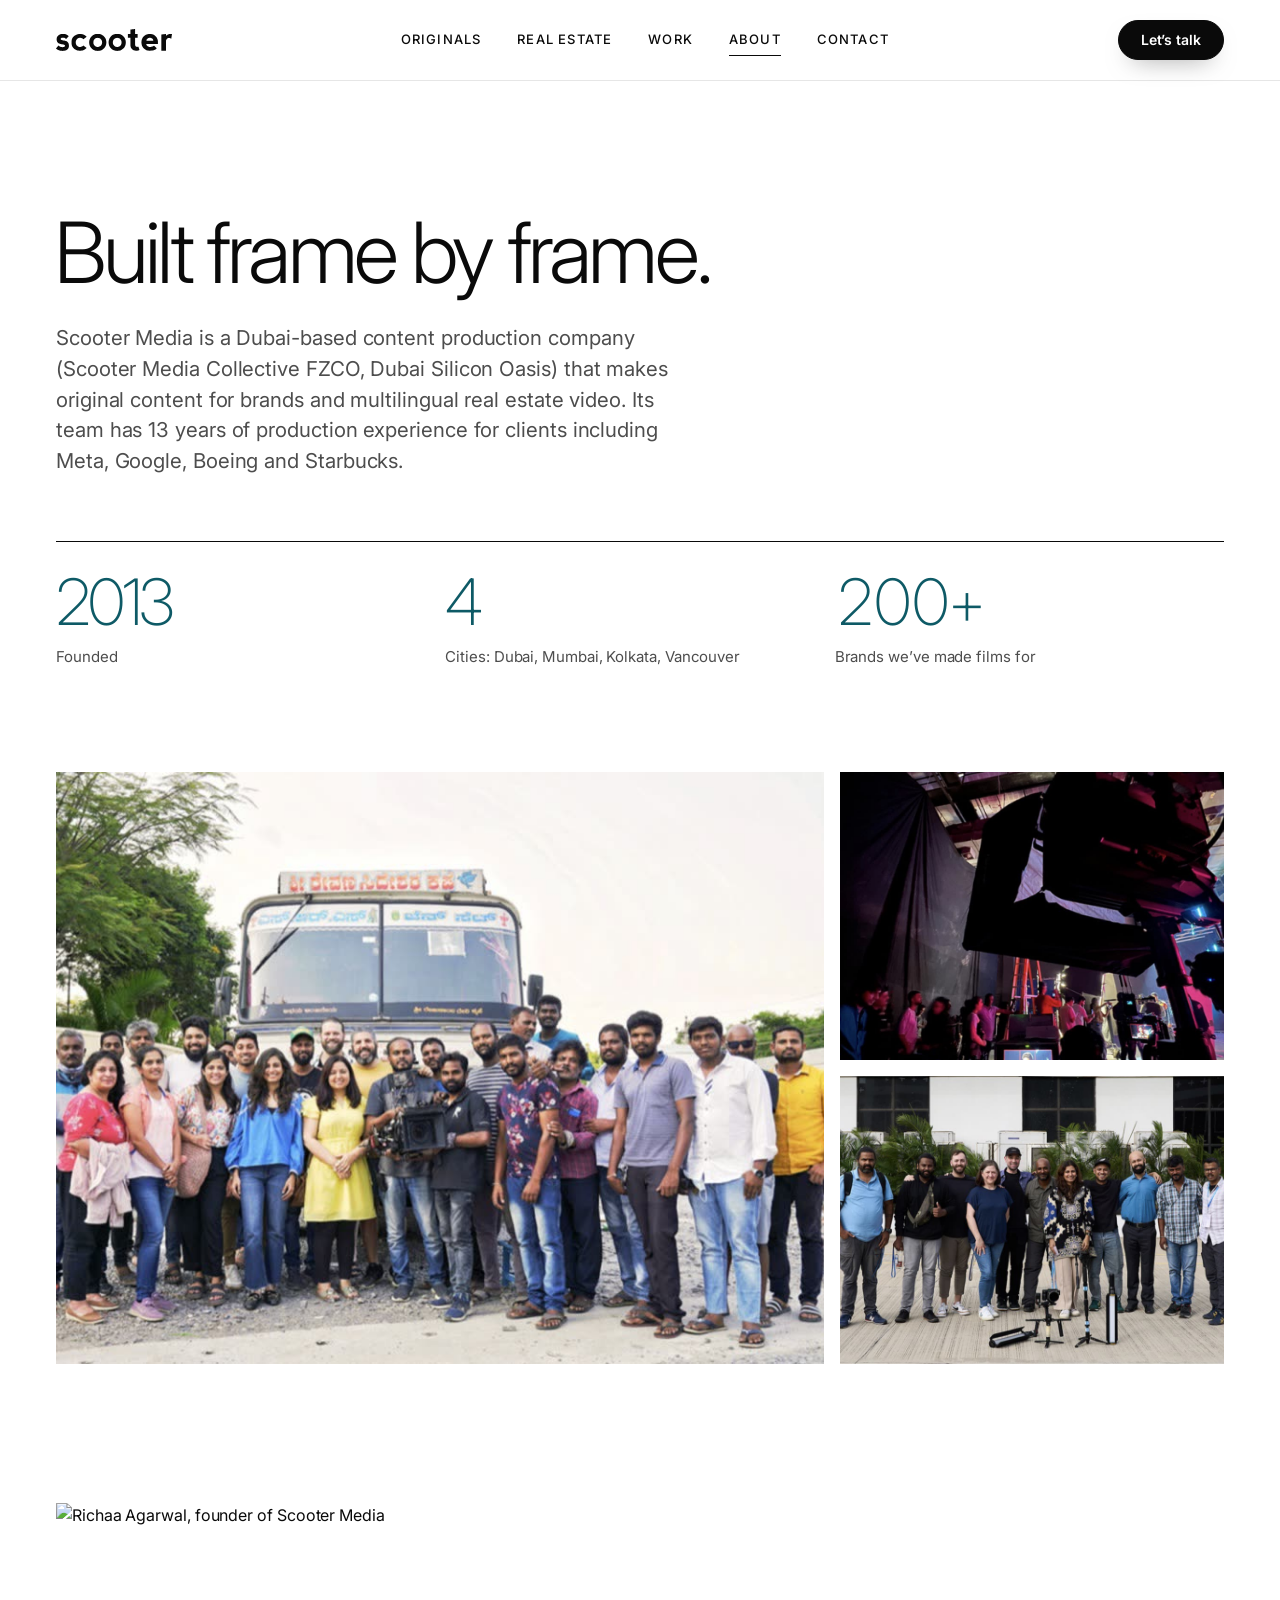
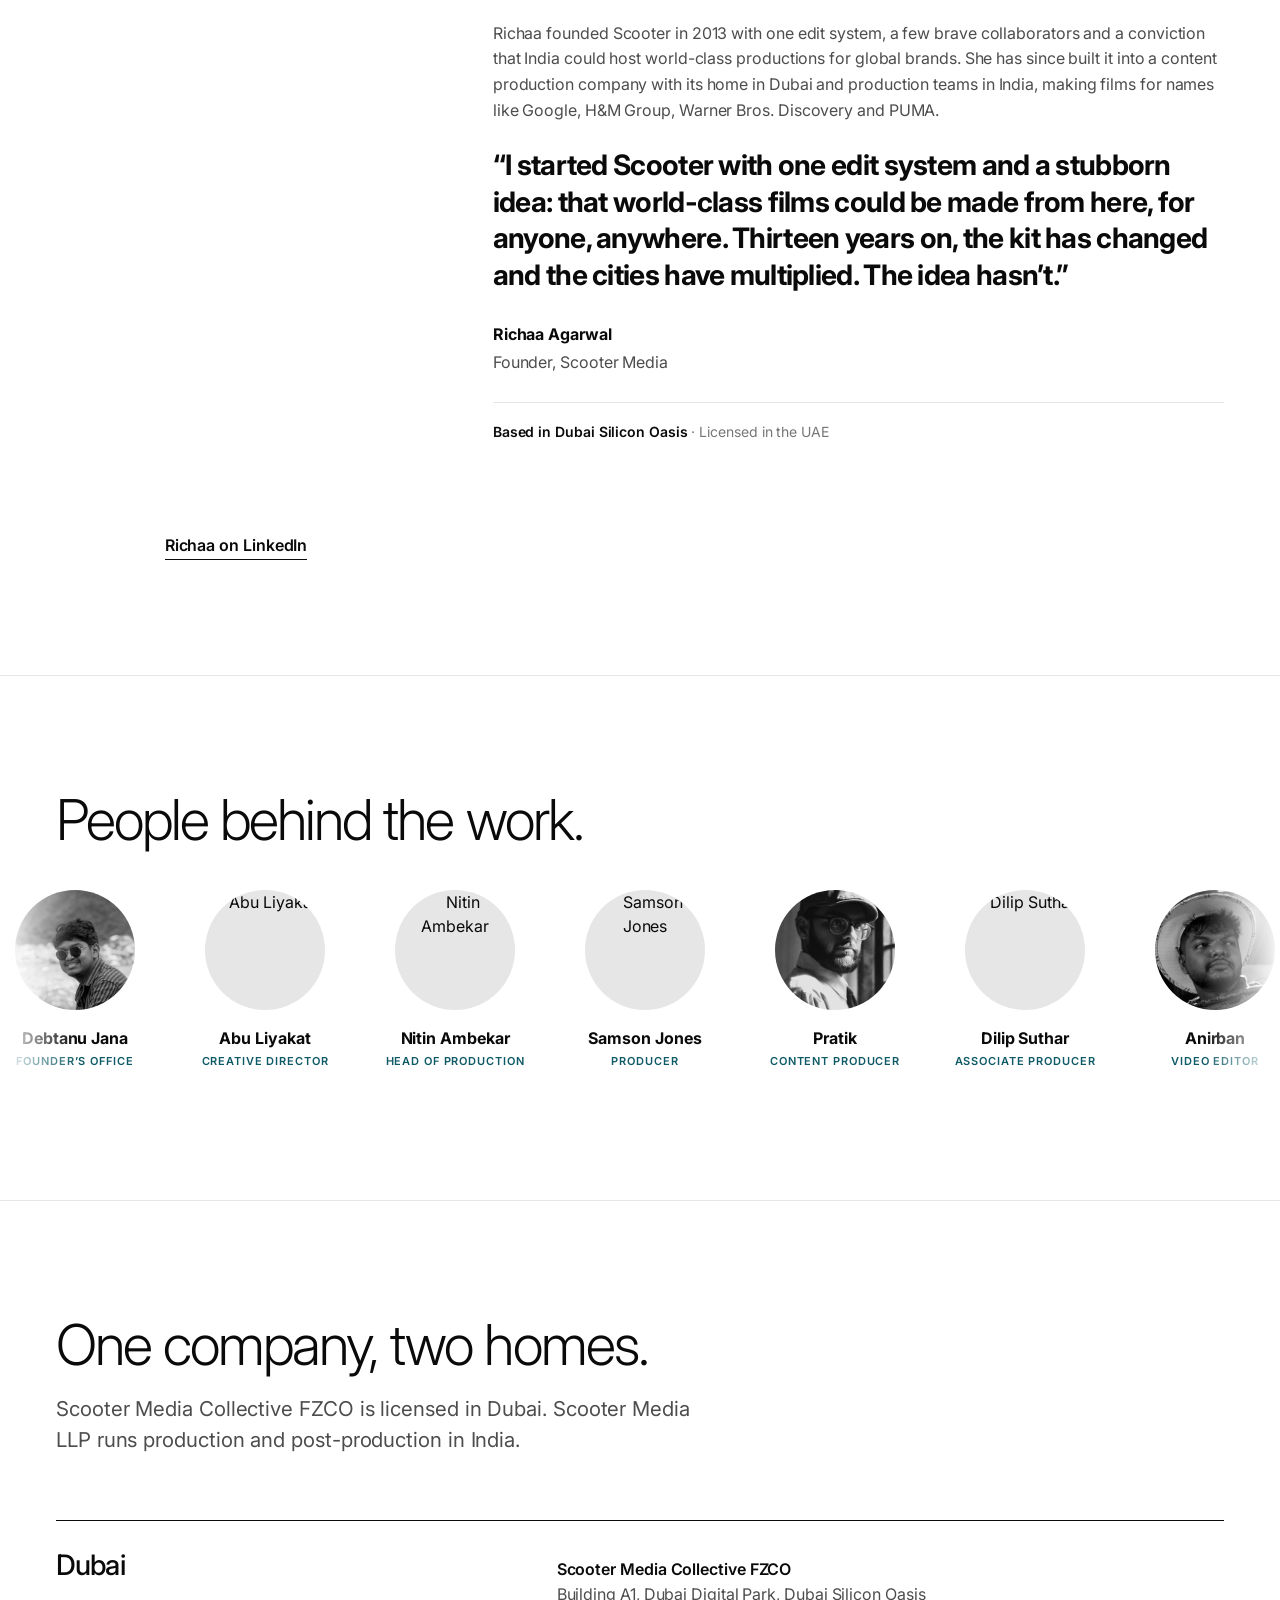
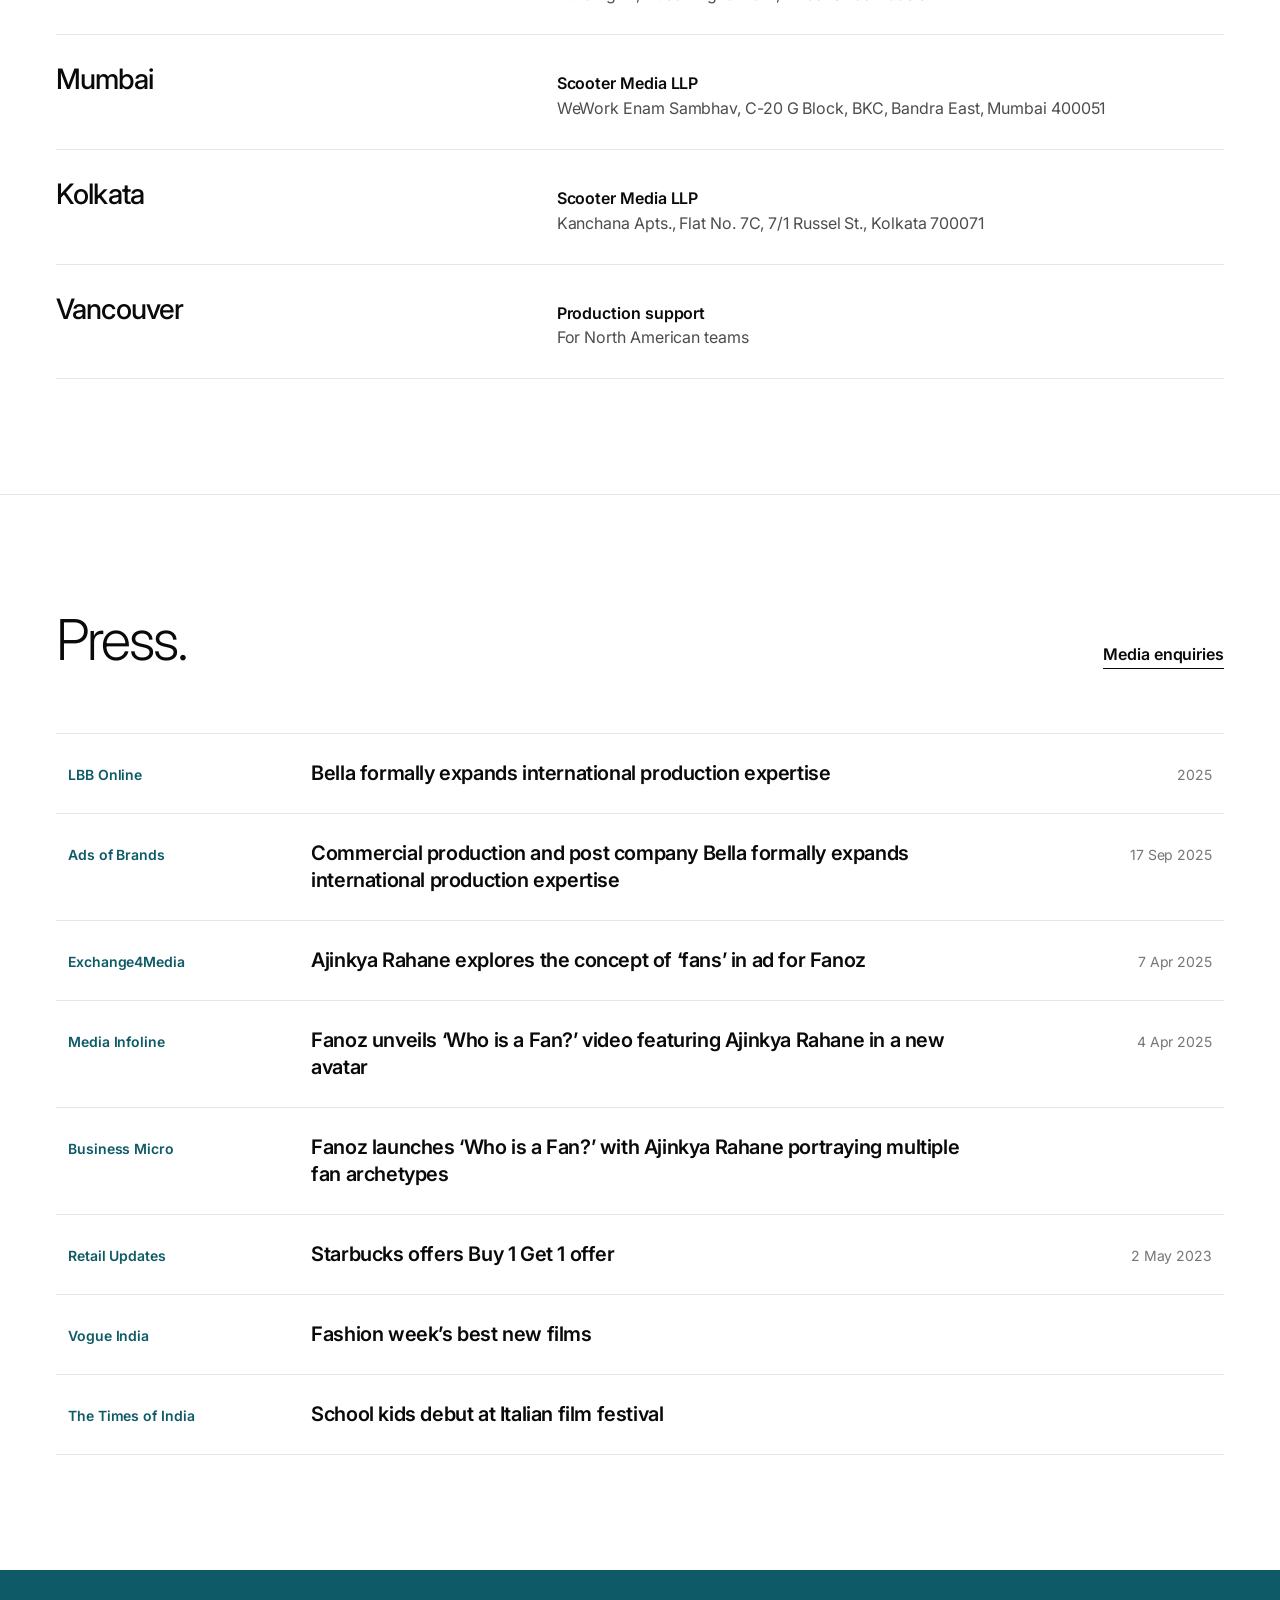
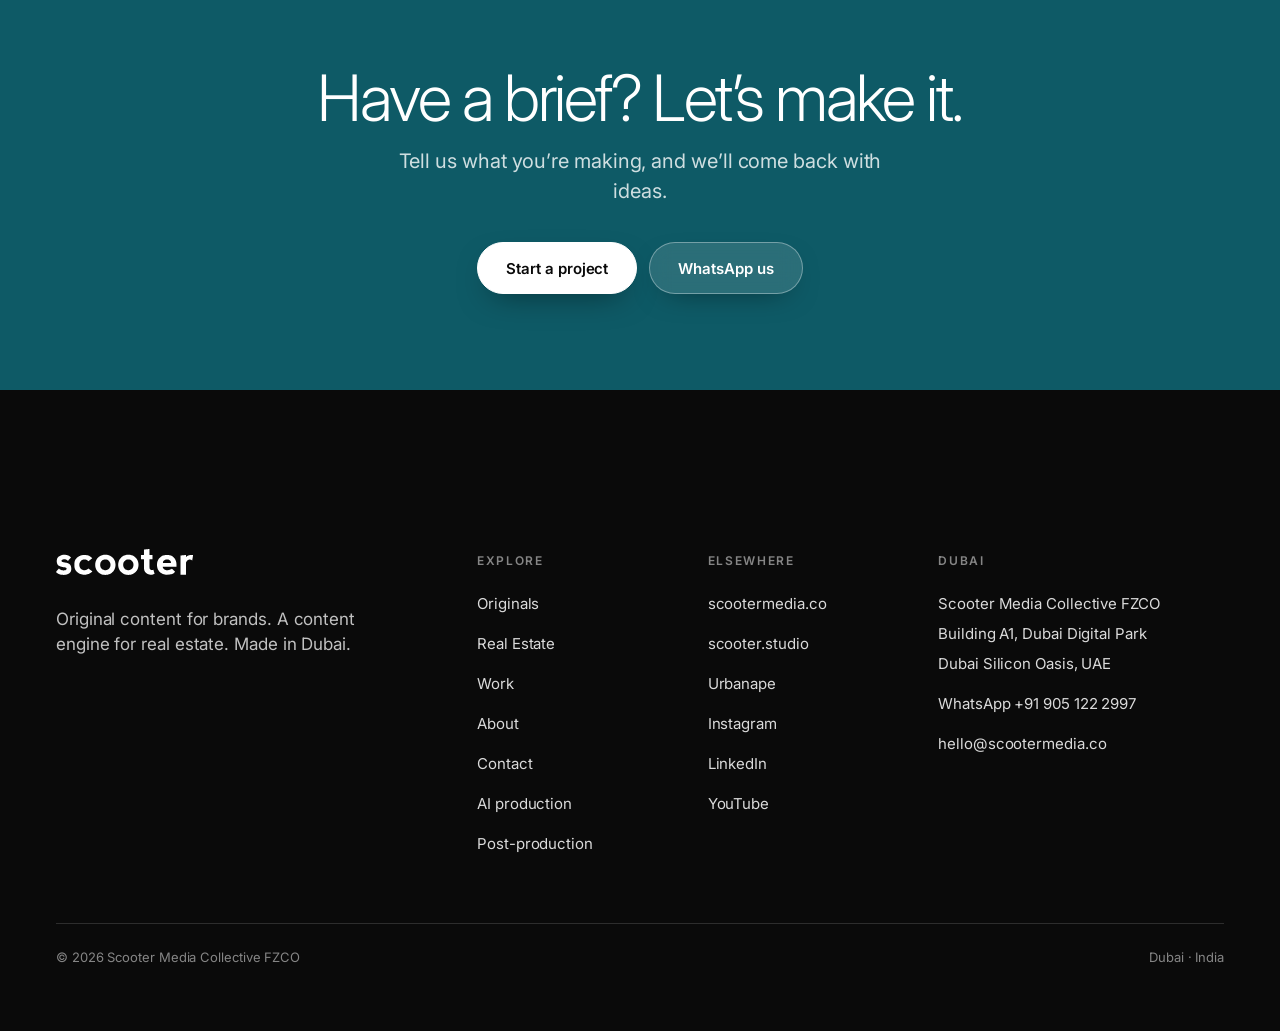
==== about/index.html @ 3586f6e0 "Originals: replace the word ticker with a quiet rotating line "We make original content for [audienc" ====
<!doctype html>
<html lang="en">
<head>
<meta charset="utf-8">
<meta name="viewport" content="width=device-width, initial-scale=1">
<title>About Scooter Media: Dubai Content Production Company</title>
<meta name="description" content="Scooter Media is a Dubai-based content production company founded by Richaa Agarwal, with production teams in India and 13 years of work for Meta, Google, Boeing and Starbucks.">
<link rel="canonical" href="https://scootermedia.ae/about/">
<link rel="alternate" hreflang="en-ae" href="https://scootermedia.ae/about/">
<meta name="theme-color" content="#0A0A0A">
<meta property="og:type" content="website">
<meta property="og:site_name" content="Scooter Media">
<meta property="og:locale" content="en_AE">
<meta property="og:title" content="About Scooter Media: Dubai Content Production Company">
<meta property="og:description" content="Scooter Media is a Dubai-based content production company founded by Richaa Agarwal, with production teams in India and 13 years of work for Meta, Google, Boeing and Starbucks.">
<meta property="og:url" content="https://scootermedia.ae/about/">
<meta property="og:image" content="https://scootermedia.ae/assets/img/og-image.png?v=20261124g">
<meta name="twitter:card" content="summary_large_image">
<link rel="icon" href="/assets/img/favicon.svg" type="image/svg+xml">
<link rel="apple-touch-icon" href="/assets/img/apple-touch-icon.png">
<link rel="preconnect" href="https://fonts.googleapis.com">
<link rel="preconnect" href="https://fonts.gstatic.com" crossorigin>
<link href="https://fonts.googleapis.com/css2?family=Inter:wght@400;500;600;700;800&display=swap" rel="stylesheet">
<link rel="stylesheet" href="/assets/css/site.css?v=20261124g">
<script type="application/ld+json">{"@context": "https://schema.org", "@type": "Organization", "@id": "https://scootermedia.ae/#org", "name": "Scooter Media", "legalName": "Scooter Media Collective FZCO", "url": "https://scootermedia.ae/", "logo": "https://scootermedia.ae/assets/img/scooter-logo.png", "foundingDate": "2013", "founder": {"@type": "Person", "name": "Richaa Agarwal"}, "email": "hello@scootermedia.co", "sameAs": ["https://www.linkedin.com/company/scootermediaco", "https://www.instagram.com/scootermediacompany", "https://www.youtube.com/@scootermediacompany", "https://scootermedia.co"], "description": "Dubai-based content production company that makes original content for brands and multilingual real estate video."}</script>
<script type="application/ld+json">{"@context": "https://schema.org", "@type": "Person", "name": "Richaa Agarwal", "jobTitle": "Founder", "worksFor": {"@id": "https://scootermedia.ae/#org"}, "image": "https://static.wixstatic.com/media/2170fc_f17d24d2d0ee4e66aa6caf5194f4026e~mv2.jpeg/v1/crop/x_119,y_423,w_1297,h_1459/fill/w_546,h_614,al_c,q_80,usm_0.66_1.00_0.01,enc_avif,quality_auto/richaa%20in%20NYC-2%20(2).jpeg", "sameAs": ["https://www.linkedin.com/in/richaaagarwal/"]}</script>
<script type="application/ld+json">{"@context": "https://schema.org", "@type": "BreadcrumbList", "itemListElement": [{"@type": "ListItem", "position": 1, "name": "Home", "item": "https://scootermedia.ae/"}, {"@type": "ListItem", "position": 2, "name": "About", "item": "https://scootermedia.ae/about/"}]}</script>
</head>
<body>
<a href="#main" class="skip">Skip to content</a>
<header class="hdr">
<div class="wrap hdr-in">
<a href="/" class="logo" aria-label="Scooter Media, home"><svg class="logo-svg" viewBox="0 0 1498 284" aria-hidden="true" focusable="false"><path fill="currentColor" fill-rule="evenodd" d="M1497 66 L1491 66 L1490 65 L1467 65 L1466 66 L1461 66 L1460 67 L1453 68 L1439 74 L1430 80 L1421 88 L1420 87 L1420 65 L1412 65 L1411 66 L1403 66 L1402 67 L1393 67 L1392 68 L1384 68 L1383 69 L1375 69 L1374 70 L1360 71 L1360 280 L1361 281 L1420 281 L1420 148 L1426 137 L1432 129 L1441 121 L1448 117 L1451 117 L1456 115 L1468 116 L1469 117 L1476 118 L1488 125 L1488 123 L1489 122 L1489 116 L1490 115 L1490 110 L1491 109 L1491 104 L1492 103 L1492 98 L1493 97 L1494 85 L1495 84 L1495 79 L1496 78 L1496 73 L1497 72Z M1161 75 L1146 84 L1131 97 L1131 98 L1125 104 L1118 114 L1108 136 L1108 139 L1107 140 L1107 143 L1105 148 L1105 153 L1104 154 L1104 164 L1103 165 L1103 181 L1104 182 L1104 191 L1105 192 L1105 197 L1106 198 L1106 201 L1107 202 L1109 212 L1111 215 L1112 220 L1119 233 L1128 245 L1139 256 L1153 266 L1167 273 L1169 273 L1176 276 L1183 277 L1184 278 L1188 278 L1189 279 L1194 279 L1195 280 L1207 280 L1208 281 L1241 279 L1242 278 L1247 278 L1248 277 L1257 276 L1258 275 L1269 272 L1285 264 L1301 249 L1267 215 L1265 215 L1258 220 L1248 225 L1246 225 L1243 227 L1240 227 L1236 229 L1233 229 L1232 230 L1227 230 L1226 231 L1201 231 L1200 230 L1197 230 L1191 227 L1189 227 L1187 225 L1184 224 L1173 214 L1168 205 L1168 203 L1166 199 L1166 195 L1167 194 L1316 194 L1316 160 L1315 159 L1314 146 L1313 145 L1313 141 L1311 137 L1311 134 L1310 133 L1309 128 L1300 110 L1292 99 L1275 83 L1262 75 L1260 75 L1255 72 L1253 72 L1243 68 L1239 68 L1238 67 L1234 67 L1233 66 L1227 66 L1226 65 L1198 65 L1197 66 L1191 66 L1190 67 L1185 67 L1184 68 L1177 69 L1176 70 L1168 72 L1163 75Z M1168 144 L1169 143 L1170 137 L1176 128 L1188 119 L1192 117 L1202 115 L1203 114 L1221 114 L1222 115 L1225 115 L1226 116 L1234 118 L1236 120 L1242 123 L1251 132 L1255 141 L1256 150 L1253 152 L1170 152 L1168 150Z M279 68 L272 71 L269 71 L259 76 L257 76 L239 87 L225 99 L225 100 L216 110 L213 116 L211 118 L209 122 L209 124 L206 129 L206 132 L203 139 L202 151 L201 152 L201 193 L202 194 L202 201 L203 202 L203 206 L205 210 L205 213 L212 229 L222 243 L237 257 L249 265 L263 272 L268 273 L274 276 L281 277 L282 278 L292 279 L293 280 L305 280 L306 281 L327 280 L328 279 L333 279 L334 278 L338 278 L339 277 L346 276 L352 273 L357 272 L371 265 L384 256 L390 250 L391 250 L396 245 L396 244 L353 212 L347 218 L335 226 L324 230 L321 230 L320 231 L299 231 L298 230 L295 230 L294 229 L289 228 L283 225 L277 221 L268 212 L263 205 L259 197 L259 195 L256 188 L256 184 L255 183 L255 163 L256 162 L256 158 L257 157 L259 149 L267 136 L279 124 L291 117 L293 117 L297 115 L300 115 L301 114 L318 114 L319 115 L323 115 L338 121 L354 133 L396 101 L385 90 L377 84 L361 75 L359 75 L354 72 L352 72 L345 69 L337 68 L336 67 L332 67 L331 66 L325 66 L324 65 L296 65 L295 66 L289 66 L288 67Z M72 64 L71 65 L68 65 L67 66 L57 68 L37 78 L30 83 L20 93 L16 99 L11 110 L10 118 L9 119 L9 125 L8 126 L8 139 L9 140 L9 147 L10 148 L11 156 L14 162 L14 164 L19 172 L26 179 L32 183 L49 191 L51 191 L58 194 L66 195 L67 196 L71 196 L72 197 L77 197 L78 198 L92 199 L93 200 L97 200 L98 201 L104 202 L110 205 L114 209 L116 213 L116 218 L112 225 L103 231 L100 231 L95 233 L88 233 L87 234 L77 234 L76 233 L70 233 L69 232 L61 231 L60 230 L55 229 L52 227 L50 227 L48 225 L43 223 L33 214 L32 214 L5 244 L5 245 L0 250 L0 252 L8 259 L20 267 L25 269 L29 272 L31 272 L36 275 L38 275 L45 278 L48 278 L52 280 L57 280 L58 281 L64 281 L65 282 L76 282 L77 283 L102 282 L103 281 L113 280 L114 279 L125 276 L137 270 L146 264 L156 254 L163 242 L163 240 L165 236 L165 233 L166 232 L166 226 L167 225 L167 210 L166 209 L166 201 L165 200 L164 192 L157 176 L149 167 L142 162 L131 156 L129 156 L126 154 L124 154 L117 151 L114 151 L109 149 L104 149 L103 148 L98 148 L97 147 L91 147 L90 146 L79 144 L73 141 L71 141 L66 138 L61 133 L60 131 L60 126 L68 117 L75 114 L79 114 L80 113 L103 113 L104 114 L107 114 L113 117 L115 117 L126 125 L130 130 L138 122 L138 121 L146 113 L146 112 L164 92 L155 84 L145 77 L140 75 L134 71 L132 71 L126 68 L123 68 L118 66 L114 66 L113 65 L107 65 L106 64Z M768 64 L767 65 L763 65 L755 68 L752 68 L749 70 L742 72 L729 79 L717 88 L705 100 L694 115 L687 129 L687 131 L683 141 L682 149 L681 150 L681 155 L680 156 L679 179 L680 180 L680 189 L681 190 L682 200 L683 201 L683 204 L684 205 L687 216 L690 221 L690 223 L692 225 L694 230 L700 239 L718 258 L732 268 L746 275 L748 275 L758 279 L766 280 L767 281 L772 281 L773 282 L797 283 L798 282 L808 282 L809 281 L819 280 L823 278 L826 278 L827 277 L832 276 L837 273 L839 273 L856 263 L873 248 L873 247 L879 241 L884 234 L895 212 L896 206 L898 202 L899 193 L900 192 L900 184 L901 183 L901 163 L900 162 L900 153 L899 152 L899 148 L898 147 L897 140 L896 139 L894 131 L892 128 L892 126 L881 107 L862 87 L848 77 L831 69 L829 69 L825 67 L822 67 L821 66 L818 66 L817 65 L813 65 L812 64 L806 64 L805 63 L775 63 L774 64Z M778 115 L785 115 L786 114 L801 115 L802 116 L806 116 L807 117 L812 118 L818 121 L824 125 L837 139 L839 144 L841 146 L841 148 L843 151 L844 157 L845 158 L845 162 L846 163 L846 183 L845 184 L845 188 L844 189 L842 197 L838 205 L833 212 L822 222 L811 228 L805 229 L804 230 L800 230 L799 231 L781 231 L780 230 L776 230 L775 229 L769 228 L759 223 L755 220 L744 208 L740 202 L740 200 L737 195 L736 189 L735 188 L735 184 L734 183 L734 163 L735 162 L736 154 L741 142 L745 136 L760 122 L768 118 L770 118 L774 116 L777 116Z M517 64 L516 65 L508 66 L507 67 L501 68 L498 70 L493 71 L483 76 L481 78 L472 83 L452 102 L443 115 L434 134 L432 144 L431 145 L431 148 L430 149 L430 154 L429 155 L428 180 L429 181 L429 191 L430 192 L430 196 L432 201 L432 205 L433 206 L435 214 L437 217 L437 219 L441 227 L452 243 L468 259 L476 265 L486 270 L488 272 L510 280 L521 281 L522 282 L546 283 L547 282 L557 282 L558 281 L568 280 L575 277 L581 276 L586 273 L588 273 L594 269 L599 267 L610 259 L617 252 L618 252 L618 251 L621 249 L621 248 L627 242 L637 227 L641 219 L641 217 L643 214 L643 212 L646 205 L647 197 L648 196 L648 192 L649 191 L649 183 L650 182 L650 164 L649 163 L649 155 L648 154 L648 149 L646 144 L646 140 L638 120 L626 102 L611 87 L595 76 L585 71 L580 70 L577 68 L574 68 L570 66 L562 65 L561 64 L555 64 L554 63 L524 63 L523 64Z M527 115 L534 115 L535 114 L550 115 L551 116 L561 118 L567 121 L573 125 L585 138 L591 149 L591 151 L593 155 L593 158 L594 159 L594 164 L595 165 L595 181 L594 182 L593 191 L588 203 L581 213 L575 219 L568 224 L553 230 L549 230 L548 231 L529 231 L528 230 L518 228 L508 223 L494 210 L490 204 L487 198 L487 196 L484 189 L484 186 L483 185 L483 161 L484 160 L486 150 L491 140 L506 124 L519 117 L522 117Z M961 6 L961 64 L960 65 L928 65 L928 113 L960 113 L961 114 L961 215 L962 216 L962 222 L963 223 L963 227 L964 228 L965 234 L972 248 L979 256 L979 257 L992 268 L1001 273 L1003 273 L1006 275 L1008 275 L1012 277 L1019 278 L1020 279 L1024 279 L1025 280 L1037 280 L1038 281 L1054 280 L1055 279 L1065 277 L1077 271 L1076 266 L1073 259 L1073 256 L1071 252 L1071 249 L1068 242 L1068 239 L1065 232 L1065 229 L1064 228 L1061 228 L1060 229 L1056 229 L1055 230 L1050 230 L1049 231 L1047 231 L1046 230 L1040 230 L1037 228 L1035 228 L1026 220 L1022 210 L1022 202 L1021 201 L1021 115 L1023 113 L1054 113 L1054 65 L1022 65 L1021 64 L1021 0 L1017 0 L1016 1 L1006 1 L1005 2 L997 2 L996 3 L988 3 L987 4 L979 4 L978 5Z"/></svg></a>
<nav class="nav" id="nav" aria-label="Main"><a href="/original-content-for-brands/">Originals</a><a href="/real-estate-content-dubai/">Real Estate</a><a href="/work/">Work</a><a href="/about/" aria-current="page">About</a><a href="/contact/">Contact</a><a href="/contact/" class="nav-cta">Let’s talk</a></nav>
<a href="/contact/" class="hdr-cta">Let’s talk</a>
<button type="button" class="menu-btn" aria-controls="nav" aria-expanded="false" aria-label="Menu">
<svg width="24" height="24" viewBox="0 0 24 24" fill="none" stroke="currentColor" stroke-width="2" aria-hidden="true"><path d="M4 7h16M4 12h16M4 17h16"/></svg>
</button>
</div>
</header>
<main id="main">
<section class="wrap hero">
<h1 class="h1 rv">Built frame by frame.</h1>
<p class="lead rv">Scooter Media is a Dubai-based content production company (Scooter Media Collective FZCO, Dubai Silicon Oasis) that makes original content for brands and multilingual real estate video. Its team has 13 years of production experience for clients including Meta, Google, Boeing and Starbucks.</p>
<dl class="stats rv" style="margin-top:64px"><div><dt>2013</dt><dd>Founded</dd></div><div><dt>4</dt><dd>Cities: Dubai, Mumbai, Kolkata, Vancouver</dd></div><div><dt><span class="countup" data-to="200">200</span>+</dt><dd>Brands we’ve made films for</dd></div></dl>
</section>
<section class="wrap onset rv" aria-label="Scooter on set">
<img src="/assets/img/team/production-crew-bus.jpg" alt="The Scooter crew on location in front of the unit bus" width="900" height="618" class="onset-a">
<img src="/assets/img/team/behind-the-scenes-set.jpg" alt="Behind the scenes on a Scooter film set" width="900" height="818" loading="lazy" class="onset-b">
<img src="/assets/img/team/production-team.jpg" alt="Scooter production team on location" width="900" height="618" loading="lazy" class="onset-c">
</section>
<section class="wrap sec" aria-label="Founder">
<div class="founder rv" style="display:grid;align-items:center">
<div class="founder-photo"><img src="https://static.wixstatic.com/media/2170fc_f17d24d2d0ee4e66aa6caf5194f4026e~mv2.jpeg/v1/crop/x_119,y_423,w_1297,h_1459/fill/w_546,h_614,al_c,q_80,usm_0.66_1.00_0.01,enc_avif,quality_auto/richaa%20in%20NYC-2%20(2).jpeg" alt="Richaa Agarwal, founder of Scooter Media" width="546" height="614" loading="lazy"><a href="https://www.linkedin.com/in/richaaagarwal/" class="lnk" rel="noopener" style="margin-top:16px">Richaa on LinkedIn</a></div>
<div>
<p class="p">Richaa founded Scooter in 2013 with one edit system, a few brave collaborators and a conviction that India could host world-class productions for global brands. She has since built it into a content production company with its home in Dubai and production teams in India, making films for names like Google, H&amp;M Group, Warner Bros. Discovery and PUMA.</p>
<blockquote><p>“I started Scooter with one edit system and a stubborn idea: that world-class films could be made from here, for anyone, anywhere. Thirteen years on, the kit has changed and the cities have multiplied. The idea hasn’t.”</p><footer><strong>Richaa Agarwal</strong><span>Founder, Scooter Media</span></footer></blockquote>
<p class="loc"><strong>Based in Dubai Silicon Oasis</strong> · Licensed in the UAE</p>
</div>
</div>
</section>
<section class="sec crew" id="crew" style="border-top:1px solid var(--line)">
<div class="wrap shead rv"><h2 class="h2">People behind the work.</h2></div>
<div class="crew-roll" role="region" aria-label="The Scooter crew"><ul class="crew-track"><li class="crew-set"><ul><li class="person"><img src="/assets/img/team/debtanu-jana.jpg" alt="Debtanu Jana" loading="lazy" width="160" height="160" class="sq"><h3>Debtanu Jana</h3><p>Founder’s Office</p></li><li class="person"><img src="https://static.wixstatic.com/media/2170fc_2023b68e121d4e429fe76a97ce4ce218~mv2.jpg/v1/fill/w_546,h_614,al_c,q_80,usm_0.66_1.00_0.01,enc_avif,quality_auto/Abu.jpg" alt="Abu Liyakat" loading="lazy" width="160" height="160"><h3>Abu Liyakat</h3><p>Creative Director</p></li><li class="person"><img src="https://static.wixstatic.com/media/2170fc_4981a7d40eb445d1a29be17cab276a2b~mv2.jpg/v1/crop/x_343,y_39,w_868,h_977/fill/w_542,h_612,al_c,q_80,usm_0.66_1.00_0.01,enc_avif,quality_auto/IMG_0051_JPG.jpg" alt="Nitin Ambekar" loading="lazy" width="160" height="160"><h3>Nitin Ambekar</h3><p>Head of Production</p></li><li class="person"><img src="https://static.wixstatic.com/media/2170fc_60d7d97cd91c4615bdf601305e7b171f~mv2.jpg/v1/crop/x_259,y_327,w_231,h_260/fill/w_323,h_364,al_c,lg_1,q_80,enc_avif,quality_auto/IMG_2857_JPG.jpg" alt="Samson Jones" loading="lazy" width="160" height="160"><h3>Samson Jones</h3><p>Producer</p></li><li class="person"><img src="/assets/img/team/pratik.jpg" alt="Pratik" loading="lazy" width="160" height="160" class="sq"><h3>Pratik</h3><p>Content Producer</p></li><li class="person"><img src="https://static.wixstatic.com/media/2170fc_a62445a1c63943439d0086fa4dc01504~mv2.jpg/v1/crop/x_0,y_236,w_2316,h_2615/fill/w_542,h_612,al_c,q_80,usm_0.66_1.00_0.01,enc_avif,quality_auto/Dilip.jpg" alt="Dilip Suthar" loading="lazy" width="160" height="160"><h3>Dilip Suthar</h3><p>Associate Producer</p></li><li class="person"><img src="/assets/img/team/anirban.jpg" alt="Anirban" loading="lazy" width="160" height="160" class="sq"><h3>Anirban</h3><p>Video Editor</p></li><li class="person"><img src="https://static.wixstatic.com/media/2170fc_36e9e5002ff14e1d861016e448843dcf~mv2.jpeg/v1/crop/x_0,y_36,w_580,h_653/fill/w_542,h_612,al_c,q_80,usm_0.66_1.00_0.01,enc_avif,quality_auto/WhatsApp%20Image%202025-09-08%20at%2020_41_29.jpeg" alt="Ankit Agarwal" loading="lazy" width="160" height="160"><h3>Ankit Agarwal</h3><p>Finance Head</p></li><li class="person"><img src="/assets/img/team/disha-haldar.jpg" alt="Disha Haldar" loading="lazy" width="160" height="160" class="sq"><h3>Disha Haldar</h3><p>Founder’s Office Intern</p></li></ul></li><li class="crew-set" aria-hidden="true"><ul><li class="person"><img src="/assets/img/team/debtanu-jana.jpg" alt="" loading="lazy" width="160" height="160" class="sq"><h3>Debtanu Jana</h3><p>Founder’s Office</p></li><li class="person"><img src="https://static.wixstatic.com/media/2170fc_2023b68e121d4e429fe76a97ce4ce218~mv2.jpg/v1/fill/w_546,h_614,al_c,q_80,usm_0.66_1.00_0.01,enc_avif,quality_auto/Abu.jpg" alt="" loading="lazy" width="160" height="160"><h3>Abu Liyakat</h3><p>Creative Director</p></li><li class="person"><img src="https://static.wixstatic.com/media/2170fc_4981a7d40eb445d1a29be17cab276a2b~mv2.jpg/v1/crop/x_343,y_39,w_868,h_977/fill/w_542,h_612,al_c,q_80,usm_0.66_1.00_0.01,enc_avif,quality_auto/IMG_0051_JPG.jpg" alt="" loading="lazy" width="160" height="160"><h3>Nitin Ambekar</h3><p>Head of Production</p></li><li class="person"><img src="https://static.wixstatic.com/media/2170fc_60d7d97cd91c4615bdf601305e7b171f~mv2.jpg/v1/crop/x_259,y_327,w_231,h_260/fill/w_323,h_364,al_c,lg_1,q_80,enc_avif,quality_auto/IMG_2857_JPG.jpg" alt="" loading="lazy" width="160" height="160"><h3>Samson Jones</h3><p>Producer</p></li><li class="person"><img src="/assets/img/team/pratik.jpg" alt="" loading="lazy" width="160" height="160" class="sq"><h3>Pratik</h3><p>Content Producer</p></li><li class="person"><img src="https://static.wixstatic.com/media/2170fc_a62445a1c63943439d0086fa4dc01504~mv2.jpg/v1/crop/x_0,y_236,w_2316,h_2615/fill/w_542,h_612,al_c,q_80,usm_0.66_1.00_0.01,enc_avif,quality_auto/Dilip.jpg" alt="" loading="lazy" width="160" height="160"><h3>Dilip Suthar</h3><p>Associate Producer</p></li><li class="person"><img src="/assets/img/team/anirban.jpg" alt="" loading="lazy" width="160" height="160" class="sq"><h3>Anirban</h3><p>Video Editor</p></li><li class="person"><img src="https://static.wixstatic.com/media/2170fc_36e9e5002ff14e1d861016e448843dcf~mv2.jpeg/v1/crop/x_0,y_36,w_580,h_653/fill/w_542,h_612,al_c,q_80,usm_0.66_1.00_0.01,enc_avif,quality_auto/WhatsApp%20Image%202025-09-08%20at%2020_41_29.jpeg" alt="" loading="lazy" width="160" height="160"><h3>Ankit Agarwal</h3><p>Finance Head</p></li><li class="person"><img src="/assets/img/team/disha-haldar.jpg" alt="" loading="lazy" width="160" height="160" class="sq"><h3>Disha Haldar</h3><p>Founder’s Office Intern</p></li></ul></li></ul></div>
</section>
<section class="wrap sec" aria-labelledby="where-h" style="border-top:1px solid var(--line)">
<div class="shead rv"><div><h2 class="h2" id="where-h">One company, two homes.</h2><p class="lead">Scooter Media Collective FZCO is licensed in Dubai. Scooter Media LLP runs production and post-production in India.</p></div></div>
<ol class="rows cols-2 rv" style="margin:0;padding:0"><li><a href="https://www.google.com/maps/search/?api=1&amp;query=Building%20A1%2C%20Dubai%20Digital%20Park%2C%20Dubai%20Silicon%20Oasis%2C%20Dubai%2C%20UAE" target="_blank" rel="noopener" style="display:contents"><h3>Dubai</h3><p><strong style="color:var(--ink);font-weight:600">Scooter Media Collective FZCO</strong><br>Building A1, Dubai Digital Park, Dubai Silicon Oasis</p></a></li><li><a href="https://www.google.com/maps/search/?api=1&amp;query=WeWork%20Enam%20Sambhav%2C%20C-20%20G%20Block%2C%20BKC%2C%20Bandra%20East%2C%20Mumbai%20400051" target="_blank" rel="noopener" style="display:contents"><h3>Mumbai</h3><p><strong style="color:var(--ink);font-weight:600">Scooter Media LLP</strong><br>WeWork Enam Sambhav, C-20 G Block, BKC, Bandra East, Mumbai 400051</p></a></li><li><a href="https://www.google.com/maps/search/?api=1&amp;query=Kanchana%20Apartments%2C%207/1%20Russel%20Street%2C%20Kolkata%20700071" target="_blank" rel="noopener" style="display:contents"><h3>Kolkata</h3><p><strong style="color:var(--ink);font-weight:600">Scooter Media LLP</strong><br>Kanchana Apts., Flat No. 7C, 7/1 Russel St., Kolkata 700071</p></a></li><li><a href="https://www.google.com/maps/search/?api=1&amp;query=Vancouver%2C%20BC%2C%20Canada" target="_blank" rel="noopener" style="display:contents"><h3>Vancouver</h3><p><strong style="color:var(--ink);font-weight:600">Production support</strong><br>For North American teams</p></a></li></ol>
</section>
<section class="wrap sec" id="press" aria-labelledby="press-h" style="border-top:1px solid var(--line)">
<div class="shead rv"><h2 class="h2" id="press-h">Press.</h2><a href="mailto:hello@scootermedia.co?subject=Media%20enquiry" class="lnk">Media enquiries</a></div>
<div class="rv"><a class="news-row" href="https://lbbonline.com/news/bella-formally-expands-international-production-expertise" target="_blank" rel="noopener"><span class="pub">LBB Online</span><span class="t">Bella formally expands international production expertise</span><span class="d">2025</span></a><a class="news-row" href="https://adsofbrands.net/en/news/commercial-production-and-post-company-bella-formally-expands-international-production-expertise/8619" target="_blank" rel="noopener"><span class="pub">Ads of Brands</span><span class="t">Commercial production and post company Bella formally expands international production expertise</span><span class="d">17 Sep 2025</span></a><a class="news-row" href="https://www.exchange4media.com/marketing-news/ajinkya-rahane-explores-the-concept-of-fans-in-ad-for-fanoz-142385.html" target="_blank" rel="noopener"><span class="pub">Exchange4Media</span><span class="t">Ajinkya Rahane explores the concept of ‘fans’ in ad for Fanoz</span><span class="d">7 Apr 2025</span></a><a class="news-row" href="https://www.mediainfoline.com/advertising/fanoz-unveils-who-is-a-fan-video-featuring-ajinkya-rahane-in-a-new-avatar" target="_blank" rel="noopener"><span class="pub">Media Infoline</span><span class="t">Fanoz unveils ‘Who is a Fan?’ video featuring Ajinkya Rahane in a new avatar</span><span class="d">4 Apr 2025</span></a><a class="news-row" href="https://businessmicro.in/business/fanoz-launches-who-is-a-fan-video-with-brand-ambassador-ajinkya-rahane-portraying-multiple-fan-archetypes/" target="_blank" rel="noopener"><span class="pub">Business Micro</span><span class="t">Fanoz launches ‘Who is a Fan?’ with Ajinkya Rahane portraying multiple fan archetypes</span><span class="d"></span></a><a class="news-row" href="https://retailupdates.news/2023/05/02/starbucks-offers-buy-1-get-1-offer/" target="_blank" rel="noopener"><span class="pub">Retail Updates</span><span class="t">Starbucks offers Buy 1 Get 1 offer</span><span class="d">2 May 2023</span></a><a class="news-row" href="https://www.vogue.in/content/fashion-weeks-best-new-films" target="_blank" rel="noopener"><span class="pub">Vogue India</span><span class="t">Fashion week’s best new films</span><span class="d"></span></a><a class="news-row" href="https://timesofindia.indiatimes.com/city/kolkata/school-kids-debut-at-italian-film-festival/articleshow/66621.cms" target="_blank" rel="noopener"><span class="pub">The Times of India</span><span class="t">School kids debut at Italian film festival</span><span class="d"></span></a></div>
</section>
<section class="cta" aria-labelledby="cta-h">
<div class="wrap">
<h2 id="cta-h">Have a brief? Let’s make it.</h2>
<p>Tell us what you’re making, and we’ll come back with ideas.</p>
<div class="btns"><a href="/contact/" class="btn btn-white">Start a project</a><a href="https://wa.me/919051222997" class="btn-ghost" rel="noopener">WhatsApp us</a></div>
</div>
</section>
</main>
<footer class="ftr">
<div class="wrap">
<div class="ftr-grid">
<div><div class="logo logo-ftr" role="img" aria-label="Scooter Media"><svg class="logo-svg" viewBox="0 0 1498 284" aria-hidden="true" focusable="false"><path fill="currentColor" fill-rule="evenodd" d="M1497 66 L1491 66 L1490 65 L1467 65 L1466 66 L1461 66 L1460 67 L1453 68 L1439 74 L1430 80 L1421 88 L1420 87 L1420 65 L1412 65 L1411 66 L1403 66 L1402 67 L1393 67 L1392 68 L1384 68 L1383 69 L1375 69 L1374 70 L1360 71 L1360 280 L1361 281 L1420 281 L1420 148 L1426 137 L1432 129 L1441 121 L1448 117 L1451 117 L1456 115 L1468 116 L1469 117 L1476 118 L1488 125 L1488 123 L1489 122 L1489 116 L1490 115 L1490 110 L1491 109 L1491 104 L1492 103 L1492 98 L1493 97 L1494 85 L1495 84 L1495 79 L1496 78 L1496 73 L1497 72Z M1161 75 L1146 84 L1131 97 L1131 98 L1125 104 L1118 114 L1108 136 L1108 139 L1107 140 L1107 143 L1105 148 L1105 153 L1104 154 L1104 164 L1103 165 L1103 181 L1104 182 L1104 191 L1105 192 L1105 197 L1106 198 L1106 201 L1107 202 L1109 212 L1111 215 L1112 220 L1119 233 L1128 245 L1139 256 L1153 266 L1167 273 L1169 273 L1176 276 L1183 277 L1184 278 L1188 278 L1189 279 L1194 279 L1195 280 L1207 280 L1208 281 L1241 279 L1242 278 L1247 278 L1248 277 L1257 276 L1258 275 L1269 272 L1285 264 L1301 249 L1267 215 L1265 215 L1258 220 L1248 225 L1246 225 L1243 227 L1240 227 L1236 229 L1233 229 L1232 230 L1227 230 L1226 231 L1201 231 L1200 230 L1197 230 L1191 227 L1189 227 L1187 225 L1184 224 L1173 214 L1168 205 L1168 203 L1166 199 L1166 195 L1167 194 L1316 194 L1316 160 L1315 159 L1314 146 L1313 145 L1313 141 L1311 137 L1311 134 L1310 133 L1309 128 L1300 110 L1292 99 L1275 83 L1262 75 L1260 75 L1255 72 L1253 72 L1243 68 L1239 68 L1238 67 L1234 67 L1233 66 L1227 66 L1226 65 L1198 65 L1197 66 L1191 66 L1190 67 L1185 67 L1184 68 L1177 69 L1176 70 L1168 72 L1163 75Z M1168 144 L1169 143 L1170 137 L1176 128 L1188 119 L1192 117 L1202 115 L1203 114 L1221 114 L1222 115 L1225 115 L1226 116 L1234 118 L1236 120 L1242 123 L1251 132 L1255 141 L1256 150 L1253 152 L1170 152 L1168 150Z M279 68 L272 71 L269 71 L259 76 L257 76 L239 87 L225 99 L225 100 L216 110 L213 116 L211 118 L209 122 L209 124 L206 129 L206 132 L203 139 L202 151 L201 152 L201 193 L202 194 L202 201 L203 202 L203 206 L205 210 L205 213 L212 229 L222 243 L237 257 L249 265 L263 272 L268 273 L274 276 L281 277 L282 278 L292 279 L293 280 L305 280 L306 281 L327 280 L328 279 L333 279 L334 278 L338 278 L339 277 L346 276 L352 273 L357 272 L371 265 L384 256 L390 250 L391 250 L396 245 L396 244 L353 212 L347 218 L335 226 L324 230 L321 230 L320 231 L299 231 L298 230 L295 230 L294 229 L289 228 L283 225 L277 221 L268 212 L263 205 L259 197 L259 195 L256 188 L256 184 L255 183 L255 163 L256 162 L256 158 L257 157 L259 149 L267 136 L279 124 L291 117 L293 117 L297 115 L300 115 L301 114 L318 114 L319 115 L323 115 L338 121 L354 133 L396 101 L385 90 L377 84 L361 75 L359 75 L354 72 L352 72 L345 69 L337 68 L336 67 L332 67 L331 66 L325 66 L324 65 L296 65 L295 66 L289 66 L288 67Z M72 64 L71 65 L68 65 L67 66 L57 68 L37 78 L30 83 L20 93 L16 99 L11 110 L10 118 L9 119 L9 125 L8 126 L8 139 L9 140 L9 147 L10 148 L11 156 L14 162 L14 164 L19 172 L26 179 L32 183 L49 191 L51 191 L58 194 L66 195 L67 196 L71 196 L72 197 L77 197 L78 198 L92 199 L93 200 L97 200 L98 201 L104 202 L110 205 L114 209 L116 213 L116 218 L112 225 L103 231 L100 231 L95 233 L88 233 L87 234 L77 234 L76 233 L70 233 L69 232 L61 231 L60 230 L55 229 L52 227 L50 227 L48 225 L43 223 L33 214 L32 214 L5 244 L5 245 L0 250 L0 252 L8 259 L20 267 L25 269 L29 272 L31 272 L36 275 L38 275 L45 278 L48 278 L52 280 L57 280 L58 281 L64 281 L65 282 L76 282 L77 283 L102 282 L103 281 L113 280 L114 279 L125 276 L137 270 L146 264 L156 254 L163 242 L163 240 L165 236 L165 233 L166 232 L166 226 L167 225 L167 210 L166 209 L166 201 L165 200 L164 192 L157 176 L149 167 L142 162 L131 156 L129 156 L126 154 L124 154 L117 151 L114 151 L109 149 L104 149 L103 148 L98 148 L97 147 L91 147 L90 146 L79 144 L73 141 L71 141 L66 138 L61 133 L60 131 L60 126 L68 117 L75 114 L79 114 L80 113 L103 113 L104 114 L107 114 L113 117 L115 117 L126 125 L130 130 L138 122 L138 121 L146 113 L146 112 L164 92 L155 84 L145 77 L140 75 L134 71 L132 71 L126 68 L123 68 L118 66 L114 66 L113 65 L107 65 L106 64Z M768 64 L767 65 L763 65 L755 68 L752 68 L749 70 L742 72 L729 79 L717 88 L705 100 L694 115 L687 129 L687 131 L683 141 L682 149 L681 150 L681 155 L680 156 L679 179 L680 180 L680 189 L681 190 L682 200 L683 201 L683 204 L684 205 L687 216 L690 221 L690 223 L692 225 L694 230 L700 239 L718 258 L732 268 L746 275 L748 275 L758 279 L766 280 L767 281 L772 281 L773 282 L797 283 L798 282 L808 282 L809 281 L819 280 L823 278 L826 278 L827 277 L832 276 L837 273 L839 273 L856 263 L873 248 L873 247 L879 241 L884 234 L895 212 L896 206 L898 202 L899 193 L900 192 L900 184 L901 183 L901 163 L900 162 L900 153 L899 152 L899 148 L898 147 L897 140 L896 139 L894 131 L892 128 L892 126 L881 107 L862 87 L848 77 L831 69 L829 69 L825 67 L822 67 L821 66 L818 66 L817 65 L813 65 L812 64 L806 64 L805 63 L775 63 L774 64Z M778 115 L785 115 L786 114 L801 115 L802 116 L806 116 L807 117 L812 118 L818 121 L824 125 L837 139 L839 144 L841 146 L841 148 L843 151 L844 157 L845 158 L845 162 L846 163 L846 183 L845 184 L845 188 L844 189 L842 197 L838 205 L833 212 L822 222 L811 228 L805 229 L804 230 L800 230 L799 231 L781 231 L780 230 L776 230 L775 229 L769 228 L759 223 L755 220 L744 208 L740 202 L740 200 L737 195 L736 189 L735 188 L735 184 L734 183 L734 163 L735 162 L736 154 L741 142 L745 136 L760 122 L768 118 L770 118 L774 116 L777 116Z M517 64 L516 65 L508 66 L507 67 L501 68 L498 70 L493 71 L483 76 L481 78 L472 83 L452 102 L443 115 L434 134 L432 144 L431 145 L431 148 L430 149 L430 154 L429 155 L428 180 L429 181 L429 191 L430 192 L430 196 L432 201 L432 205 L433 206 L435 214 L437 217 L437 219 L441 227 L452 243 L468 259 L476 265 L486 270 L488 272 L510 280 L521 281 L522 282 L546 283 L547 282 L557 282 L558 281 L568 280 L575 277 L581 276 L586 273 L588 273 L594 269 L599 267 L610 259 L617 252 L618 252 L618 251 L621 249 L621 248 L627 242 L637 227 L641 219 L641 217 L643 214 L643 212 L646 205 L647 197 L648 196 L648 192 L649 191 L649 183 L650 182 L650 164 L649 163 L649 155 L648 154 L648 149 L646 144 L646 140 L638 120 L626 102 L611 87 L595 76 L585 71 L580 70 L577 68 L574 68 L570 66 L562 65 L561 64 L555 64 L554 63 L524 63 L523 64Z M527 115 L534 115 L535 114 L550 115 L551 116 L561 118 L567 121 L573 125 L585 138 L591 149 L591 151 L593 155 L593 158 L594 159 L594 164 L595 165 L595 181 L594 182 L593 191 L588 203 L581 213 L575 219 L568 224 L553 230 L549 230 L548 231 L529 231 L528 230 L518 228 L508 223 L494 210 L490 204 L487 198 L487 196 L484 189 L484 186 L483 185 L483 161 L484 160 L486 150 L491 140 L506 124 L519 117 L522 117Z M961 6 L961 64 L960 65 L928 65 L928 113 L960 113 L961 114 L961 215 L962 216 L962 222 L963 223 L963 227 L964 228 L965 234 L972 248 L979 256 L979 257 L992 268 L1001 273 L1003 273 L1006 275 L1008 275 L1012 277 L1019 278 L1020 279 L1024 279 L1025 280 L1037 280 L1038 281 L1054 280 L1055 279 L1065 277 L1077 271 L1076 266 L1073 259 L1073 256 L1071 252 L1071 249 L1068 242 L1068 239 L1065 232 L1065 229 L1064 228 L1061 228 L1060 229 L1056 229 L1055 230 L1050 230 L1049 231 L1047 231 L1046 230 L1040 230 L1037 228 L1035 228 L1026 220 L1022 210 L1022 202 L1021 201 L1021 115 L1023 113 L1054 113 L1054 65 L1022 65 L1021 64 L1021 0 L1017 0 L1016 1 L1006 1 L1005 2 L997 2 L996 3 L988 3 L987 4 L979 4 L978 5Z"/></svg></div><p class="ftr-tag">Original content for brands. A content engine for real estate. Made in Dubai.</p></div>
<div><h4>Explore</h4><ul><li><a href="/original-content-for-brands/">Originals</a></li><li><a href="/real-estate-content-dubai/">Real Estate</a></li><li><a href="/work/">Work</a></li><li><a href="/about/">About</a></li><li><a href="/contact/">Contact</a></li><li><a href="/ai-films/">AI production</a></li><li><a href="/post-production/">Post-production</a></li></ul></div>
<div><h4>Elsewhere</h4><ul><li><a href="https://scootermedia.co" rel="noopener">scootermedia.co</a></li><li><a href="https://scooter.studio" rel="noopener">scooter.studio</a></li><li><a href="https://urbanape.world" rel="noopener">Urbanape</a></li><li><a href="https://www.instagram.com/scootermediacompany" rel="noopener">Instagram</a></li><li><a href="https://www.linkedin.com/company/scootermediaco" rel="noopener">LinkedIn</a></li><li><a href="https://www.youtube.com/@scootermediacompany" rel="noopener">YouTube</a></li></ul></div>
<div><h4>Dubai</h4><ul><li><a href="https://www.google.com/maps/search/?api=1&amp;query=Building%20A1%2C%20Dubai%20Digital%20Park%2C%20Dubai%20Silicon%20Oasis%2C%20Dubai%2C%20UAE" target="_blank" rel="noopener">Scooter Media Collective FZCO<br>Building A1, Dubai Digital Park<br>Dubai Silicon Oasis, UAE</a></li><li><a href="https://wa.me/919051222997" rel="noopener">WhatsApp +91 905 122 2997</a></li><li><a href="mailto:hello@scootermedia.co">hello@scootermedia.co</a></li></ul></div>
</div>
<div class="ftr-bottom"><span>© 2026 Scooter Media Collective FZCO</span><span>Dubai · India</span></div>
</div>
</footer>
<script src="/assets/js/site.js?v=20261124g" defer></script>
</body>
</html>
---- assets/css/site.css ----
/* Scooter — scootermedia.ae
   Palette: white, black, teal. Type: Inter. */
:root{
  --ink:#0A0A0A; --ink-2:#3A3A3A; --muted:#555555; --muted-2:#6B6B6B;
  --line:#EDEDED; --line-2:#D6D6D6; --soft:#F7F7F7;
  --teal:#0F5C6D; --teal-dark:#0A4652; --teal-tint:#CFE5E9; --teal-wash:#F2F7F8;
  --wrap:1200px; --gutter:32px;
}
*,*::before,*::after{box-sizing:border-box}
html{-webkit-text-size-adjust:100%;scroll-behavior:smooth}
body{margin:0;background:#fff;color:var(--ink);font-family:Inter,Helvetica,Arial,sans-serif;font-size:16px;line-height:1.5;-webkit-font-smoothing:antialiased}
img,video{display:block;max-width:100%}
a{color:inherit;text-decoration:none}
h1,h2,h3,p{margin:0}
:focus-visible{outline:2px solid var(--teal);outline-offset:3px;border-radius:4px}
.skip{position:absolute;left:-9999px;top:8px;background:var(--ink);color:#fff;padding:10px 16px;border-radius:8px;z-index:100}
.skip:focus{left:8px}
.wrap{max-width:var(--wrap);margin:0 auto;padding-left:var(--gutter);padding-right:var(--gutter)}
.sec{padding-top:112px;padding-bottom:112px}
.soft{background:var(--soft)}

/* Type */
.eyebrow{margin:0 0 16px;font-size:14px;font-weight:600;color:var(--teal)}
.h1{font-size:clamp(44px,6.4vw,88px);line-height:1;font-weight:700;letter-spacing:-.045em;max-width:980px;margin-left:-.025em}
.h2{font-size:clamp(30px,3.6vw,48px);line-height:1.08;font-weight:700;letter-spacing:-.035em;max-width:720px}
.lead{margin-top:24px;max-width:620px;font-size:20px;line-height:1.5;color:var(--muted)}
.p{font-size:16px;line-height:1.6;color:var(--muted)}
.big-list{font-size:clamp(22px,2.8vw,38px);line-height:1.4;font-weight:600;letter-spacing:-.03em;color:#9E9E9E}

/* Buttons */
.btns{display:flex;flex-wrap:wrap;gap:12px;margin-top:40px}
.btn{display:inline-flex;align-items:center;gap:10px;font-size:16px;font-weight:600;background:var(--teal);color:#fff;padding:16px 28px;border-radius:999px;border:0;cursor:pointer;font-family:inherit;transition:background .2s ease;min-height:52px}
.btn:hover{background:var(--teal-dark)}
.btn-2{display:inline-flex;align-items:center;font-size:16px;font-weight:600;color:var(--ink);padding:15px 26px;border-radius:999px;border:1px solid var(--line-2);transition:border-color .2s ease;min-height:52px}
.btn-2:hover{border-color:var(--ink)}
.btn-ghost{display:inline-flex;align-items:center;font-size:16px;font-weight:600;color:#fff;padding:15px 26px;border-radius:999px;border:1px solid rgba(255,255,255,.6);min-height:52px}
.btn-ghost:hover{border-color:#fff}
.btn-white{background:#fff;color:var(--teal)}
.btn-white:hover{background:var(--teal-tint)}
.lnk{font-size:16px;font-weight:600;color:var(--teal)}
.lnk:hover{text-decoration:underline}

/* Header */
.hdr{position:sticky;top:0;z-index:50;background:#fff;border-bottom:1px solid var(--line);transition:background-color .25s ease,color .25s ease,border-color .25s ease}
.hdr-in{display:flex;align-items:center;justify-content:space-between;gap:16px;padding-top:16px;padding-bottom:16px}
.logo{display:inline-flex;align-items:center;line-height:0;color:inherit}
.logo-svg{height:24px;width:auto;display:block}
.logo-ftr{color:var(--ink);margin-bottom:12px}
.logo-ftr .logo-svg{height:26px}
.nav{display:flex;gap:28px;font-size:14px;font-weight:500}
.nav a{color:var(--ink-2);padding:8px 0;border-bottom:2px solid transparent}
.nav a:hover{color:var(--ink)}
.nav a[aria-current="page"]{color:var(--teal);border-bottom-color:var(--teal)}
.hdr-cta{font-size:14px;font-weight:600;background:var(--teal);color:#fff;padding:12px 20px;border-radius:999px;white-space:nowrap}
.hdr-cta:hover{background:var(--teal-dark)}
.menu-btn{display:none;background:none;border:0;padding:10px;margin:-10px;cursor:pointer;color:inherit}
.hdr--overlay{position:fixed;left:0;right:0;top:0;background:transparent;border-bottom-color:rgba(255,255,255,.2);color:#fff}
.hdr--overlay .nav a{color:rgba(255,255,255,.85)}
.hdr--overlay .nav a:hover{color:#fff}
.hdr--overlay .hdr-cta{background:#fff;color:var(--ink)}
.hdr--overlay .hdr-cta:hover{background:var(--teal-tint)}

/* Hero (home, video) */
.hero-v{position:relative;height:min(100svh,900px);min-height:640px;background:#0A0A0A;color:#fff;overflow:hidden}
.hero-v video{position:absolute;inset:0;width:100%;height:100%;object-fit:cover}
.hero-v .scrim{position:absolute;inset:0;background:linear-gradient(180deg,rgba(0,0,0,.35) 0%,rgba(0,0,0,.25) 40%,rgba(0,0,0,.7) 100%)}
.hero-v .content{position:absolute;left:0;right:0;bottom:0;padding-bottom:72px}
.hero-v .eyebrow{color:var(--teal-tint);letter-spacing:.14em;text-transform:uppercase;font-size:13px;margin-bottom:20px}
.hero-v h1{font-size:clamp(52px,9vw,132px);line-height:.9;font-weight:800;letter-spacing:-.045em;text-transform:uppercase;max-width:1000px}
.hero-v .cols{display:flex;flex-wrap:wrap;gap:20px 48px;margin-top:32px;max-width:1000px}
.hero-v .cols p{flex:1 1 360px;font-size:17px;line-height:1.6;color:rgba(255,255,255,.88)}
.hero-v .bar{display:flex;flex-wrap:wrap;align-items:center;justify-content:space-between;gap:20px;margin-top:40px}
.hero-v .bar .btns{margin-top:0}
.cities{font-size:13px;font-weight:600;letter-spacing:.16em;text-transform:uppercase;color:rgba(255,255,255,.8)}
.sound{position:absolute;right:var(--gutter);top:96px;z-index:3;width:44px;height:44px;border-radius:999px;border:1px solid rgba(255,255,255,.5);background:rgba(0,0,0,.25);color:#fff;display:flex;align-items:center;justify-content:center;cursor:pointer}
@media (prefers-reduced-motion:reduce){.hero-v video{display:none}}

/* Hero (inner pages) */
.hero{padding-top:128px;padding-bottom:96px}

/* Section head */
.shead{display:flex;flex-wrap:wrap;justify-content:space-between;align-items:flex-end;gap:20px;margin-bottom:48px}

/* Cards */
.grid{display:grid;grid-template-columns:repeat(auto-fit,minmax(280px,1fr));gap:16px}
.card{display:block;border:1px solid var(--line);border-radius:20px;padding:32px;background:#fff;transition:border-color .2s ease,transform .2s ease}
a.card:hover{border-color:var(--teal);transform:translateY(-3px)}
.card h3{font-size:22px;font-weight:700;letter-spacing:-.02em}
.card p{margin-top:10px}
.card .lnk{display:inline-block;margin-top:20px;font-size:15px}

/* Steps */
.steps{display:grid;grid-template-columns:repeat(auto-fit,minmax(200px,1fr));gap:32px}
.step{position:relative;padding-top:20px;border-top:2px solid var(--line);transition:transform .3s cubic-bezier(.2,.8,.2,1)}
.step::before{content:"";position:absolute;left:0;top:-2px;height:2px;width:56px;background:var(--teal);transition:width .45s cubic-bezier(.2,.8,.2,1)}
.step h3{transition:color .25s ease}
.step:hover{transform:translateY(-6px)}
.step:hover::before{width:100%}
.step:hover h3{color:var(--teal)}
.step .n{font-size:14px;font-weight:600;color:var(--teal)}
.step h3{font-size:20px;font-weight:700;margin-top:8px;letter-spacing:-.02em}
.step p{margin-top:8px;font-size:15px}

/* List grid */
.lgrid{display:grid;grid-template-columns:repeat(auto-fit,minmax(260px,1fr));border-top:1px solid var(--line)}
.lgrid div{padding:28px 24px 28px 0;border-bottom:1px solid var(--line)}
.lgrid h3{font-size:20px;font-weight:700;letter-spacing:-.02em}
.lgrid p{margin-top:6px;font-size:15px}

/* Split */
.split{display:flex;flex-wrap:wrap;gap:56px}
.split>*:first-child{flex:1 1 360px}
.split>*:last-child{flex:1 1 460px;display:flex;flex-direction:column;gap:18px}
.split .p{font-size:18px}

/* FAQ */
.faq{max-width:880px;margin:0 auto;padding:112px var(--gutter)}
.faq details{border-top:1px solid var(--line)}
.faq details:last-of-type{border-bottom:1px solid var(--line)}
.faq summary{list-style:none;cursor:pointer;display:flex;justify-content:space-between;align-items:center;gap:24px;padding:24px 0;font-size:19px;font-weight:600;letter-spacing:-.01em}
.faq summary::-webkit-details-marker{display:none}
.faq summary::after{content:"+";font-size:24px;font-weight:400;color:var(--teal)}
.faq details[open] summary::after{content:"−"}
.faq details p{margin:0 0 24px;font-size:17px;max-width:720px}

/* News */
.news-row{display:grid;grid-template-columns:minmax(150px,1fr) minmax(0,3fr) minmax(90px,1fr);gap:24px;align-items:baseline;padding:26px 12px;border-top:1px solid var(--line)}
.news-row:last-child{border-bottom:1px solid var(--line)}
.news-row .pub{font-size:14px;font-weight:600;color:var(--teal)}
.news-row .t{font-size:20px;font-weight:600;letter-spacing:-.02em;line-height:1.35}
.news-row .d{font-size:14px;color:var(--muted-2);text-align:right}

/* CTA band */
.cta{background:var(--teal);color:#fff;text-align:center}
.cta .wrap{padding-top:96px;padding-bottom:96px}
.cta h2{margin:0 auto;max-width:760px;font-size:clamp(32px,4.4vw,56px);line-height:1.05;font-weight:700;letter-spacing:-.035em}
.cta p{margin:16px auto 0;max-width:520px;font-size:17px;color:var(--teal-tint)}
.cta .btns{justify-content:center;margin-top:36px}

/* Clients */
.seg{display:inline-flex;gap:4px;background:#F2F2F2;padding:4px;border-radius:999px}
.seg button{border:0;font:inherit;font-size:14px;font-weight:600;padding:10px 18px;border-radius:999px;cursor:pointer;min-height:40px;background:transparent;color:var(--muted)}
.seg button[aria-pressed="true"]{background:#fff;color:var(--ink);box-shadow:0 1px 4px rgba(0,0,0,.12)}
.ghost{border:1px solid var(--line-2);background:#fff;font:inherit;font-size:14px;font-weight:600;padding:10px 18px;border-radius:999px;cursor:pointer;min-height:44px;color:var(--ink)}
.ghost:hover{border-color:var(--ink)}
.toolbar{display:flex;flex-wrap:wrap;align-items:center;gap:12px;margin-top:40px}
.toolbar .count{margin-left:auto;font-size:14px;color:var(--muted-2)}
.progress{margin-top:14px;height:4px;background:var(--line);border-radius:999px;overflow:hidden}
.progress span{display:block;height:4px;width:0;background:var(--teal);transition:width .35s ease}
.wall-wrap{display:flex;flex-wrap:wrap;gap:24px;align-items:flex-start;padding-bottom:112px}
.wall{flex:999 1 600px;min-width:0;display:grid;grid-template-columns:repeat(auto-fill,minmax(128px,1fr));gap:10px}
.tile{border:1px solid var(--line);font:inherit;text-align:left;cursor:pointer;background:#fff;color:var(--ink);border-radius:16px;padding:18px;aspect-ratio:1/1;display:flex;flex-direction:column;justify-content:space-between;transition:transform .25s cubic-bezier(.3,1.5,.5,1),border-color .2s ease,background .2s ease,color .2s ease;min-width:0}
.tile:hover{border-color:var(--teal);transform:scale(1.05)}
.tile.seen{background:var(--teal-wash);border-color:var(--teal-tint)}
.tile.on{background:var(--teal);color:#fff;border-color:var(--teal);transform:scale(1.05)}
.tile[hidden]{display:none}
.tile .mono{font-size:36px;font-weight:700;letter-spacing:-.05em;line-height:1}
.tile .nm{font-size:13px;font-weight:600;line-height:1.25}
.sheet{flex:1 1 300px;min-width:260px;border:1px solid var(--line);border-radius:20px;padding:28px;position:sticky;top:24px}
.sheet .num{font-size:13px;font-weight:600;color:var(--muted-2)}
.sheet .name{font-size:30px;font-weight:700;letter-spacing:-.03em;line-height:1.1;margin-top:14px}
.sheet .type{font-size:14px;font-weight:600;color:var(--teal);margin-top:8px}
.sheet .note{margin-top:16px;min-height:76px}
.sheet .navs{display:flex;gap:8px;margin-top:20px}
.sheet .btn{display:flex;justify-content:center;margin-top:24px}

/* Contact */
.contact-wrap{display:flex;flex-wrap:wrap;gap:56px;align-items:flex-start;padding-bottom:112px}
.form{flex:999 1 540px;min-width:0;border:1px solid var(--line);border-radius:24px;padding:40px}
.form h2{font-size:26px;font-weight:700;letter-spacing:-.02em;margin-bottom:28px}
.lb{display:block;font-size:14px;font-weight:600;margin-bottom:8px}
.in{width:100%;font:inherit;font-size:16px;padding:15px 16px;border:1px solid var(--line-2);border-radius:12px;background:#fff;color:var(--ink)}
.in:focus{outline:2px solid var(--teal);outline-offset:1px;border-color:var(--teal)}
.chips{display:flex;flex-wrap:wrap;gap:8px;margin-bottom:28px;border:0;padding:0}
.chips legend{padding:0}
.chips input{position:absolute;opacity:0;pointer-events:none}
.chips label{border:1px solid var(--line-2);font-size:15px;font-weight:500;padding:11px 18px;border-radius:999px;cursor:pointer;min-height:44px;display:inline-flex;align-items:center}
.chips input:checked+label{background:var(--teal);color:#fff;border-color:var(--teal)}
.chips input:focus-visible+label{outline:2px solid var(--teal);outline-offset:2px}
.fgrid{display:grid;grid-template-columns:repeat(auto-fit,minmax(220px,1fr));gap:18px}
.form-actions{display:flex;flex-wrap:wrap;align-items:center;gap:16px;margin-top:28px}
.form-note{font-size:14px;color:var(--muted-2)}
.offices{flex:1 1 300px;min-width:260px;display:flex;flex-direction:column;gap:28px;padding-top:8px}
.offices h3{font-size:14px;font-weight:600;color:var(--teal)}
.offices p{margin-top:6px}

/* Footer */
.ftr{border-top:1px solid var(--line);color:var(--muted-2)}
.ftr .wrap{padding-top:56px;padding-bottom:32px}
.ftr-grid{display:grid;grid-template-columns:repeat(auto-fit,minmax(200px,1fr));gap:32px;font-size:14px;line-height:2}
.ftr-grid a{color:var(--ink-2)}
.ftr-grid a:hover{color:var(--teal)}
.ftr .mail{color:var(--teal);font-weight:600}
.ftr-bottom{display:flex;flex-wrap:wrap;justify-content:space-between;gap:12px;margin-top:40px;padding-top:20px;border-top:1px solid var(--line);font-size:12px}

/* 404 */
.nf{min-height:60vh;display:flex;flex-direction:column;justify-content:center}

/* Mobile */
@media (max-width:960px){
  :root{--gutter:20px}
  .sec{padding-top:80px;padding-bottom:80px}
  .hero{padding-top:88px;padding-bottom:64px}
  .menu-btn{display:block}
  .hdr-cta{display:none}
  .nav{display:none;position:absolute;left:0;right:0;top:100%;flex-direction:column;gap:0;background:#fff;border-bottom:1px solid var(--line);padding:8px var(--gutter) 20px;font-size:17px}
  .nav a{color:var(--ink);padding:14px 0;border-bottom:1px solid var(--line)}
  .nav a[aria-current="page"]{border-bottom-color:var(--line)}
  .hdr.open .nav{display:flex}
  .hdr--overlay.open{background:#fff;color:var(--ink)}
  .hdr--overlay.open .nav a{color:var(--ink)}
  .nav .nav-cta{display:block;margin-top:16px;text-align:center;background:var(--teal);color:#fff !important;border-radius:999px;padding:14px;border:0}
  .hero-v{height:auto;min-height:100svh;display:flex;flex-direction:column;justify-content:flex-end}
  .hero-v .content{position:relative;padding-top:120px;padding-bottom:48px}
  .sound{display:none}
  .news-row{grid-template-columns:1fr;gap:6px}
  .news-row .d{text-align:left}
  .form{padding:24px}
  .sheet{position:static}
  .faq{padding:80px var(--gutter)}
}
@media (min-width:961px){.nav .nav-cta{display:none}}

/* Client logos */
.lg{max-width:78%;max-height:44px;width:auto;height:auto;object-fit:contain;filter:grayscale(1);opacity:.7;transition:filter .25s ease,opacity .25s ease}
.lg.dk{filter:brightness(0);opacity:.7}
.tile .logo-box{flex:1;display:flex;align-items:center;justify-content:center;width:100%;min-height:0}
.tile:hover .lg,.tile.on .lg,.tile:focus-visible .lg{filter:none;opacity:1}
.tile:hover .lg.dk,.tile.on .lg.dk{filter:brightness(0);opacity:1}
.tile{align-items:stretch}
.tile .nm{text-align:center;color:var(--muted-2);font-weight:500}
.tile.on{background:#fff;color:var(--ink);border:2px solid var(--teal)}
.tile.seen{background:#fff;border-color:var(--teal-tint)}
.logo-row{display:grid;grid-template-columns:repeat(auto-fill,minmax(150px,1fr));gap:12px}
.logo-cell{height:96px;border:1px solid var(--line);border-radius:16px;display:flex;align-items:center;justify-content:center;transition:border-color .2s ease}
.logo-cell:hover{border-color:var(--teal)}
.logo-cell:hover .lg{filter:none;opacity:1}
.logo-cell:hover .lg.dk{filter:brightness(0);opacity:1}
/* Video grid: Work and Originals */
.vgrid{display:grid;grid-template-columns:repeat(3,1fr);gap:40px 24px}
.vid{margin:0}
.vid-frame{position:relative;aspect-ratio:16/9;border-radius:16px;overflow:hidden;background:#111}
.vid-play{position:absolute;inset:0;display:block;width:100%;height:100%;padding:0;border:0;background:#111;cursor:pointer}
.vid-play img{width:100%;height:100%;object-fit:cover;display:block;transition:transform .4s ease}
.vid-play:hover img{transform:scale(1.03)}
.vid-icon{position:absolute;left:50%;top:50%;width:60px;height:60px;margin:-30px 0 0 -30px;border-radius:50%;background:rgba(15,92,109,.9);display:flex;align-items:center;justify-content:center;transition:transform .2s ease}
.vid-play:hover .vid-icon{transform:scale(1.08)}
.vid-play:focus-visible{outline:3px solid var(--teal);outline-offset:3px}
.vid-frame iframe{position:absolute;inset:0;width:100%;height:100%;border:0}
.vid figcaption{margin-top:16px}
.vid figcaption h3{margin:0;font-size:19px}
.vid figcaption .p{margin-top:4px;font-size:15px;color:var(--muted)}
@media (max-width:960px){.vgrid{grid-template-columns:repeat(2,1fr)}}
@media (max-width:600px){.vgrid{grid-template-columns:1fr;gap:32px}}
.vgrid+.lnk{margin-top:48px}
.hero-row{display:flex;flex-wrap:wrap;justify-content:space-between;align-items:center;gap:24px 40px}
.hero-row .h1{flex:1 1 auto}
.hero-row .btn{flex:none}
.maplink{color:inherit;text-decoration:none;border-bottom:1px solid transparent;transition:color .2s ease,border-color .2s ease}
.maplink:hover{color:var(--teal);border-bottom-color:currentColor}
.grid-4{grid-template-columns:repeat(2,1fr)}
@media (min-width:1100px){.grid-4{grid-template-columns:repeat(4,1fr)}}
@media (max-width:600px){.grid-4{grid-template-columns:1fr}}
/* About: stats, on-set mosaic, founder note, crew */
.stats{display:grid;grid-template-columns:repeat(3,minmax(0,1fr));gap:24px;margin:56px 0 0;padding-top:32px;border-top:1px solid var(--line)}
.stats div{margin:0}.stats dt{font-size:clamp(36px,4vw,56px);font-weight:700;letter-spacing:-.04em;line-height:1;color:var(--teal)}
.stats dd{margin:10px 0 0;font-size:15px;color:var(--muted);line-height:1.4}
.onset{display:grid;grid-template-columns:minmax(0,2fr) minmax(0,1fr);grid-template-rows:auto auto;gap:16px;padding-bottom:24px}
.onset img{width:100%;height:100%;object-fit:cover;border-radius:16px;display:block}
.onset-a{grid-row:1/3;aspect-ratio:4/3}.onset-b,.onset-c{aspect-ratio:4/3}
.founder{display:grid;grid-template-columns:minmax(220px,420px) minmax(0,1fr);gap:72px;align-items:center}
.founder-photo{min-width:0}.founder img{width:100%;aspect-ratio:8/9;object-fit:cover;border-radius:20px;display:block}
.founder blockquote{margin:32px 0 0;padding-left:24px;border-left:3px solid var(--teal)}
.founder blockquote p{font-size:clamp(20px,1.9vw,26px);line-height:1.3;font-weight:600;letter-spacing:-.02em;color:var(--ink)}
.founder blockquote footer{margin-top:28px;display:flex;flex-direction:column;gap:4px;font-size:16px}
.founder blockquote footer span{color:var(--muted)}
@media (max-width:960px){.stats{grid-template-columns:repeat(3,minmax(0,1fr))}.founder{grid-template-columns:1fr;gap:32px}.founder img{max-width:360px}}
@media (max-width:600px){.onset{grid-template-columns:1fr}.onset-a{grid-row:auto}}
/* About: crew auto-roll */
.crew .shead{margin-bottom:40px}
.crew-roll{overflow:hidden;-webkit-mask-image:linear-gradient(90deg,transparent,#000 6%,#000 94%,transparent);mask-image:linear-gradient(90deg,transparent,#000 6%,#000 94%,transparent)}
.crew-track,.crew-set ul{display:flex;list-style:none;margin:0;padding:0}
.crew-track{width:max-content;animation:crew-roll 45s linear infinite}
.crew-roll:hover .crew-track{animation-play-state:paused}
.crew-set ul{gap:40px;padding-right:40px}
.person{width:150px;text-align:center;flex:none}
.person img,.person .mono{width:120px;height:120px;border-radius:50%;object-fit:cover;object-position:50% 32%;display:block;margin:0 auto;background:var(--line);filter:grayscale(1);transition:filter .3s ease}
.person img.sq{object-position:50% 50%}
.person .mono{display:flex;align-items:center;justify-content:center;background:#E3ECEE;color:var(--teal);font-size:40px;font-weight:700;filter:none}
.person:hover img{filter:none}
.person h3{margin:16px 0 0;font-size:16px;color:var(--ink)}
.person p{margin:4px 0 0;font-size:11px;letter-spacing:.08em;text-transform:uppercase;color:var(--teal);font-weight:600;line-height:1.4}
@keyframes crew-roll{from{transform:translateX(0)}to{transform:translateX(-50%)}}
@media (prefers-reduced-motion:reduce){.crew-track{animation:none}.crew-roll{overflow-x:auto;-webkit-mask-image:none;mask-image:none}.crew-set[aria-hidden]{display:none}}
.founder-body .h2{margin-top:4px}
.founder-bio{margin-top:20px;max-width:620px}
.founder-facts{display:flex;flex-wrap:wrap;gap:16px 48px;margin:36px 0 0;padding-top:24px;border-top:1px solid var(--line)}
.founder-facts div{margin:0}.founder-facts dt{font-size:12px;letter-spacing:.1em;text-transform:uppercase;color:var(--muted);font-weight:600}
.founder-facts dd{margin:6px 0 0;font-size:17px;font-weight:600;color:var(--ink)}
.founder-photo .lnk{display:block;width:max-content;margin:16px auto 0}
/* Headline line 2 starting with a lowercase l: cancel its extra side bearing so it lines up with line 1 */
.br-d{display:none}
@media (min-width:961px){.br-d{display:inline}.h1-l2{display:inline-block;margin-left:-.03em}}
/* Links embedded in headings / cards */
.loc-card h3{color:var(--ink)}a.loc-card:hover h3{color:var(--teal)}
.h-link{color:inherit}.h-link:hover{color:var(--teal)}
.logo-row-4{grid-template-columns:repeat(4,minmax(0,1fr))}
@media (max-width:600px){.logo-row-4{grid-template-columns:repeat(2,minmax(0,1fr))}}
/* Real estate: vertical reels */
.reels{display:grid;grid-template-columns:repeat(3,minmax(0,1fr));gap:40px 24px;max-width:960px}
.reel{margin:0}
.reel-frame{position:relative;aspect-ratio:9/16;border-radius:16px;overflow:hidden;background:#111}
.reel-frame video{position:absolute;inset:0;width:100%;height:100%;object-fit:cover;display:block}
.reel-play{position:absolute;inset:0;width:100%;height:100%;border:0;padding:0;background:linear-gradient(180deg,transparent 60%,rgba(0,0,0,.35));cursor:pointer;display:flex;align-items:center;justify-content:center}
.reel-play svg{width:60px;height:60px;padding:19px;border-radius:50%;background:rgba(15,92,109,.9);transition:transform .2s ease}
.reel-play:hover svg{transform:scale(1.08)}
.reel-play:focus-visible{outline:3px solid var(--teal);outline-offset:-3px}
.reel figcaption{margin-top:14px}.reel h3{margin:0;font-size:17px}.reel p{margin:2px 0 0;font-size:14px;color:var(--muted)}
@media (max-width:900px){.reels{grid-template-columns:repeat(2,minmax(0,1fr))}}
.countup{font-variant-numeric:tabular-nums}
@media (max-width:600px){.stats{grid-template-columns:1fr 1fr}}
@media (min-width:961px){.h1-l2-t{margin-left:.034em}}
.lg-text{font-weight:600;font-size:16px;letter-spacing:-.01em;color:#8a8a8a;text-align:center;line-height:1.1;transition:color .25s ease}
.tile:hover .lg-text{color:var(--ink)}
@media (min-width:1100px){.vgrid-4{grid-template-columns:repeat(4,minmax(0,1fr))}}
a.news-row{color:inherit;text-decoration:none;transition:background-color .2s ease}
a.news-row:hover .t{color:var(--teal)}
a.news-row .t{transition:color .2s ease}
/* Work: two-row sideways scroller, three films in view */
.vscroll{display:grid;grid-auto-flow:column;grid-template-rows:repeat(2,auto);grid-auto-columns:calc((100% - 48px)/3);gap:40px 24px;overflow-x:auto;scroll-snap-type:x mandatory;scroll-behavior:smooth;scrollbar-width:none;padding-bottom:4px}
.vscroll::-webkit-scrollbar{display:none}
.vscroll>.vid{scroll-snap-align:start}
.vscroll:focus-visible{outline:2px solid var(--teal);outline-offset:6px;border-radius:8px}
.vscroll-nav{display:flex;justify-content:flex-end;gap:10px;margin-bottom:20px}
.vs-btn{width:44px;height:44px;border-radius:50%;border:1px solid var(--line);background:#fff;color:var(--ink);display:flex;align-items:center;justify-content:center;cursor:pointer;transition:border-color .2s ease,color .2s ease,opacity .2s ease}
.vs-btn:hover:not(:disabled){border-color:var(--teal);color:var(--teal)}
.vs-btn:disabled{opacity:.35;cursor:default}
@media (max-width:960px){.vscroll{grid-auto-columns:calc((100% - 24px)/2)}}
@media (max-width:600px){.vscroll{grid-auto-columns:82%;gap:32px 16px}.vscroll-nav{display:none}}
/* Frozen header: overlay header turns solid once the page scrolls */
.hdr--overlay.is-solid{background:#fff;color:var(--ink);border-bottom-color:var(--line)}
.hdr--overlay.is-solid .nav a{color:var(--ink-2,#333)}
.hdr--overlay.is-solid .nav a:hover{color:var(--teal)}
.hdr--overlay.is-solid .hdr-cta{background:var(--teal);color:#fff}
.hdr--overlay.is-solid .hdr-cta:hover{background:var(--teal-dark)}
[id]{scroll-margin-top:96px}

/* =====================================================================
   Content-house design (v3, Nov 2026 plan)
   Black, white and teal. Square corners, thin rules, editorial type,
   calm motion. Later rules here override the earlier component styles.
   ===================================================================== */
:root{--ink:#0A0A0A;--ink-2:#1F1F1F;--body:#4D4D4D;--muted:#4D4D4D;--muted-2:#767676;--line:#E6E6E6;--line-2:#D0D0D0;--teal:#0E5A66;--teal-dark:#0A434C;--teal-tint:#CFE3E6;--wrap:1320px;--gutter:24px;--ease:cubic-bezier(.22,.61,.36,1)}
@media (min-width:768px){:root{--gutter:40px}}
@media (min-width:1200px){:root{--gutter:56px}}
body{color:var(--ink);letter-spacing:-.005em}
::selection{background:var(--teal);color:#fff}
img{border-radius:0}

/* Type */
.h1{font-size:clamp(44px,6.6vw,92px);line-height:.98;font-weight:800;letter-spacing:-.045em;max-width:1100px}
.h2{font-size:clamp(32px,4vw,56px);line-height:1.02;font-weight:800;letter-spacing:-.04em}
.h3{font-size:22px;line-height:1.2;font-weight:700;letter-spacing:-.02em}
.lead{font-size:clamp(18px,1.6vw,22px);line-height:1.5;color:var(--body);max-width:640px}
.p{color:var(--body)}
.teal{color:var(--teal)}
.kicker{font-size:13px;font-weight:600;letter-spacing:.14em;text-transform:uppercase;color:var(--muted-2)}

/* Buttons: square, one solid style plus an outlined secondary */
.btns{display:flex;flex-wrap:wrap;gap:12px;margin-top:40px}
.btn,.btn-2,.btn-white,.btn-ghost,.btn-black,.hdr-cta{border-radius:0;font-size:15px;font-weight:600;letter-spacing:-.005em;padding:16px 26px;line-height:1;display:inline-flex;align-items:center;gap:10px;transition:background-color .25s var(--ease),color .25s var(--ease),border-color .25s var(--ease)}
.btn{background:var(--teal);color:#fff;border:1px solid var(--teal)}
.btn:hover{background:var(--teal-dark);border-color:var(--teal-dark)}
.btn-black,.hdr-cta{background:var(--ink);color:#fff;border:1px solid var(--ink)}
.btn-black:hover,.hdr-cta:hover{background:var(--teal);border-color:var(--teal)}
.btn-2{background:transparent;color:var(--ink);border:1px solid var(--ink)}
.btn-2:hover{background:var(--ink);color:#fff}
.btn-white{background:#fff;color:var(--ink);border:1px solid #fff}
.btn-white:hover{background:transparent;color:#fff}
.btn-ghost{background:transparent;color:#fff;border:1px solid rgba(255,255,255,.6)}
.btn-ghost:hover{background:#fff;color:var(--ink);border-color:#fff}
.lnk{font-weight:600;color:var(--ink);border-bottom:1px solid currentColor;padding-bottom:2px;display:inline-block;transition:color .2s var(--ease)}
.lnk:hover{color:var(--teal)}
.dark .lnk{color:#fff}.dark .lnk:hover{color:var(--teal-tint)}

/* Header: white, thin rule, short nav */
.hdr{background:#fff;border-bottom:1px solid var(--line)}
.hdr-in{padding-top:20px;padding-bottom:20px}
.logo-svg{height:22px}
.nav{gap:36px}
.nav a{font-size:15px;font-weight:500;color:var(--ink);border-bottom:1px solid transparent;padding:6px 0;transition:border-color .2s var(--ease),color .2s var(--ease)}
.nav a:hover{color:var(--ink);border-bottom-color:var(--ink)}
.nav a[aria-current="page"]{color:var(--ink);border-bottom-color:var(--ink)}
.hdr-cta{padding:13px 22px;font-size:14px}

/* Sections */
.sec{padding-top:clamp(72px,9vw,128px);padding-bottom:clamp(72px,9vw,128px)}
.rule{border-top:1px solid var(--ink)}
.soft{background:#fff;border-top:1px solid var(--line)}
.dark{background:var(--ink);color:#fff}
.dark .h1,.dark .h2,.dark h3{color:#fff}
.dark .lead,.dark .p{color:rgba(255,255,255,.72)}
.shead{display:flex;flex-wrap:wrap;justify-content:space-between;align-items:flex-end;gap:24px 48px;margin-bottom:clamp(40px,5vw,64px)}
.shead .lead{margin-top:20px}

/* Hero (white) with a wide film panel */
.hero{padding-top:clamp(64px,10vw,136px);padding-bottom:clamp(48px,6vw,80px)}
.hero .lead{margin-top:28px}
.film{position:relative;aspect-ratio:21/9;background:#000;overflow:hidden}
.film video,.film img,.film iframe{position:absolute;inset:0;width:100%;height:100%;object-fit:cover;border:0}
.film-bar{display:flex;flex-wrap:wrap;justify-content:space-between;align-items:center;gap:12px 24px;padding:18px 0;border-bottom:1px solid var(--line);font-size:14px;color:var(--muted-2)}
.film-bar strong{color:var(--ink);font-weight:600}
.film .sound{position:absolute;right:20px;bottom:20px;width:44px;height:44px;border-radius:0;background:rgba(10,10,10,.55);border:0;color:#fff;display:flex;align-items:center;justify-content:center;cursor:pointer;transition:background-color .2s var(--ease)}
.film .sound:hover{background:var(--teal)}
@media (max-width:767px){.film{aspect-ratio:4/5}}

/* Logo row + As featured in */
.logos{display:grid;grid-template-columns:repeat(4,minmax(0,1fr));border-top:1px solid var(--line);border-left:1px solid var(--line)}
.logos li{list-style:none;display:flex;align-items:center;justify-content:center;height:120px;padding:24px 28px;border-right:1px solid var(--line);border-bottom:1px solid var(--line)}
.logos img{max-height:34px;max-width:130px;width:auto;height:auto;filter:grayscale(1);opacity:.7;transition:opacity .3s var(--ease),filter .3s var(--ease)}
.logos li:hover img{opacity:1;filter:none}
@media (min-width:1024px){.logos{grid-template-columns:repeat(8,minmax(0,1fr))}.logos li{height:112px;padding:20px}}
.featured{display:flex;flex-wrap:wrap;align-items:baseline;gap:12px 32px;padding:28px 0;border-bottom:1px solid var(--line)}
.featured .kicker{margin-right:8px}
.featured a{font-weight:600;font-size:17px;color:var(--ink);letter-spacing:-.01em;transition:color .2s var(--ease)}
.featured a:hover{color:var(--teal)}
.featured .lnk{margin-left:auto;font-size:15px}

/* Two offers */
.offers{display:grid;grid-template-columns:1fr;gap:56px 40px;border-top:1px solid var(--ink);padding-top:40px}
@media (min-width:900px){.offers{grid-template-columns:1fr 1fr}}
.offer{display:block;color:inherit}
.offer .num{font-size:14px;font-weight:600;color:var(--teal);letter-spacing:.04em}
.offer .media{margin-top:20px;aspect-ratio:16/10;overflow:hidden;background:#111}
.offer .media img{width:100%;height:100%;object-fit:cover;transition:transform 1.2s var(--ease)}
.offer:hover .media img{transform:scale(1.03)}
.offer h3{margin:24px 0 0;font-size:clamp(26px,2.6vw,36px);line-height:1.08;font-weight:800;letter-spacing:-.035em}
.offer p{margin:12px 0 0;color:var(--body);font-size:17px;line-height:1.55;max-width:520px}
.offer .lnk{margin-top:20px}

/* Split feature (text + media) */
.feature{display:grid;grid-template-columns:1fr;gap:40px 72px;align-items:center}
@media (min-width:960px){.feature{grid-template-columns:5fr 7fr}.feature.flip{grid-template-columns:7fr 5fr}.feature.flip>:first-child{order:2}}
.feature .p+.p{margin-top:16px}
.quote-line{font-size:clamp(22px,2.2vw,30px);line-height:1.3;font-weight:700;letter-spacing:-.025em;margin-top:28px}

/* Stats */
.stats{display:grid;grid-template-columns:repeat(2,minmax(0,1fr));gap:0;margin:0;border-top:1px solid var(--ink);padding-top:0}
.stats div{padding:28px 24px 28px 0;border-bottom:1px solid var(--line)}
.stats dt{font-size:clamp(44px,5vw,72px);font-weight:800;letter-spacing:-.05em;line-height:1;color:var(--teal)}
.stats dd{margin:12px 0 0;font-size:15px;color:var(--body)}
@media (min-width:768px){.stats{grid-template-columns:repeat(3,minmax(0,1fr))}.stats div{border-bottom:0}}

/* Vertical reels */
.reels{max-width:none;gap:24px 16px}
.reel-frame{border-radius:0}
.reel-play svg{border-radius:0;background:rgba(14,90,102,.92)}
.reel h3{font-size:16px}
.reel-strip{display:grid;grid-auto-flow:column;grid-auto-columns:minmax(200px,1fr);gap:16px;overflow-x:auto;scrollbar-width:none;scroll-snap-type:x mandatory}
.reel-strip::-webkit-scrollbar{display:none}
.reel-strip .reel{scroll-snap-align:start}
@media (max-width:767px){.reel-strip{grid-auto-columns:62%}}

/* Video tiles */
.vid-frame,.vid-play{border-radius:0}
.vid-icon{border-radius:0;width:56px;height:56px;margin:-28px 0 0 -28px;background:rgba(14,90,102,.92)}
.vid-play img{transition:transform 1.2s var(--ease),opacity .4s var(--ease)}
.vid-play:hover img{transform:scale(1.03)}
.vid figcaption h3{font-size:19px;letter-spacing:-.02em}
.vs-btn{border-radius:0;border-color:var(--ink)}

/* Project cards (Global Production) */
.projects{display:grid;grid-template-columns:1fr;gap:48px 32px}
@media (min-width:900px){.projects{grid-template-columns:repeat(3,minmax(0,1fr))}}
.project .vid-frame{aspect-ratio:4/3}
.project .meta{display:flex;justify-content:space-between;gap:16px;margin-top:20px;padding-top:16px;border-top:1px solid rgba(255,255,255,.18);font-size:13px;letter-spacing:.06em;text-transform:uppercase;color:rgba(255,255,255,.6)}
.project h3{margin:14px 0 0;font-size:22px;font-weight:700;letter-spacing:-.02em;color:#fff}
.project p{margin:8px 0 0;font-size:16px;line-height:1.55;color:rgba(255,255,255,.72)}

/* Numbered lists: capabilities, steps, formats */
.rows{border-top:1px solid var(--ink)}
.rows>li,.rows>div{list-style:none;display:grid;grid-template-columns:64px 1fr;gap:8px 24px;padding:28px 0;border-bottom:1px solid var(--line)}
.rows .n{font-size:14px;font-weight:600;color:var(--teal);padding-top:6px}
.rows h3{margin:0;font-size:clamp(22px,2.2vw,30px);font-weight:700;letter-spacing:-.03em;line-height:1.15}
.rows p{margin:6px 0 0;color:var(--body);font-size:16px;line-height:1.55;max-width:640px}
.rows a{color:inherit}
.rows a:hover h3{color:var(--teal)}
.dark .rows{border-top-color:#fff}.dark .rows>li,.dark .rows>div{border-bottom-color:rgba(255,255,255,.16)}.dark .rows p{color:rgba(255,255,255,.7)}
@media (min-width:960px){.rows.cols-2>li,.rows.cols-2>div{grid-template-columns:64px 5fr 7fr;align-items:baseline}.rows.cols-2 p{margin-top:0}}
.flow{display:grid;grid-template-columns:1fr;border-top:1px solid var(--ink)}
@media (min-width:768px){.flow{grid-template-columns:repeat(4,minmax(0,1fr))}}
.flow li{list-style:none;padding:28px 24px 28px 0;border-bottom:1px solid var(--line)}
@media (min-width:768px){.flow li{border-bottom:0;border-right:1px solid var(--line);padding:28px 24px}.flow li:first-child{padding-left:0}.flow li:last-child{border-right:0}}
.flow .n{font-size:14px;font-weight:600;color:var(--teal)}
.flow h3{margin:12px 0 0;font-size:22px;font-weight:700;letter-spacing:-.02em}
.flow p{margin:8px 0 0;font-size:15px;line-height:1.55;color:var(--body)}
.dark .flow{border-top-color:#fff}.dark .flow li{border-color:rgba(255,255,255,.16)}.dark .flow p{color:rgba(255,255,255,.7)}

/* Tags (languages, subjects) */
.tags{display:flex;flex-wrap:wrap;gap:8px;margin-top:20px}
.tags span{font-size:13px;font-weight:600;color:var(--teal);border:1px solid var(--teal);padding:6px 10px;border-radius:0}
.dark .tags span{color:var(--teal-tint);border-color:var(--teal-tint)}

/* Details list (Urbanape) */
.details{display:grid;grid-template-columns:1fr;border-top:1px solid rgba(255,255,255,.2);margin-top:40px}
@media (min-width:768px){.details{grid-template-columns:repeat(3,minmax(0,1fr))}}
.details div{padding:20px 24px 20px 0;border-bottom:1px solid rgba(255,255,255,.2)}
.details dt{font-size:12px;letter-spacing:.14em;text-transform:uppercase;color:rgba(255,255,255,.55)}
.details dd{margin:8px 0 0;font-size:17px;font-weight:600;color:#fff}
.stills{display:grid;grid-template-columns:repeat(2,minmax(0,1fr));gap:12px;margin-top:40px}
@media (min-width:768px){.stills{grid-template-columns:repeat(4,minmax(0,1fr))}}
.stills img{width:100%;aspect-ratio:16/9;object-fit:cover;display:block}

/* Founder */
.founder{grid-template-columns:minmax(200px,360px) minmax(0,1fr);gap:clamp(40px,6vw,96px)}
.founder img{border-radius:0;aspect-ratio:4/5}
.founder blockquote{border-left:0;padding-left:0;margin-top:24px}
.founder blockquote p{font-size:clamp(22px,2.2vw,30px);font-weight:700;letter-spacing:-.025em;line-height:1.3}
.founder .loc{margin-top:28px;padding-top:18px;border-top:1px solid var(--line);font-size:14px;color:var(--muted-2)}
.founder .loc strong{color:var(--ink);font-weight:600}
@media (max-width:960px){.founder{grid-template-columns:1fr}}

/* FAQ */
.faq{border-top:1px solid var(--ink)}
.faq details{border-radius:0;border-bottom:1px solid var(--line)}
.faq summary{font-size:clamp(18px,1.6vw,22px);font-weight:700;letter-spacing:-.02em;padding:26px 48px 26px 0}

/* Closing band (teal) */
.cta{background:var(--teal);color:#fff;border-radius:0}
.cta h2{font-size:clamp(36px,5vw,72px);font-weight:800;letter-spacing:-.045em;line-height:1}
.cta p{color:rgba(255,255,255,.8);font-size:20px}

/* Footer (black) */
.ftr{background:var(--ink);color:rgba(255,255,255,.7);border-top:0;padding-top:clamp(64px,8vw,112px)}
.ftr a{color:rgba(255,255,255,.85);transition:color .2s var(--ease)}
.ftr a:hover{color:#fff}
.ftr .logo-ftr{color:#fff}
.ftr-grid{display:grid;grid-template-columns:1fr;gap:40px}
@media (min-width:900px){.ftr-grid{grid-template-columns:4fr 2fr 2fr 3fr}}
.ftr-grid h4{margin:0 0 16px;font-size:12px;letter-spacing:.14em;text-transform:uppercase;font-weight:600;color:rgba(255,255,255,.5)}
.ftr-grid ul{list-style:none;margin:0;padding:0;display:grid;gap:10px;font-size:15px}
.ftr-tag{margin-top:20px;font-size:17px;line-height:1.5;color:rgba(255,255,255,.75);max-width:340px}
.ftr-bottom{border-top:1px solid rgba(255,255,255,.14);margin-top:64px;padding:24px 0 32px;color:rgba(255,255,255,.5);font-size:13px}

/* Cards, tiles and forms elsewhere: square */
.card,.tile,.tile .logo-box,.logo-cell,.step,.in,.chips label,.seg,.seg button,.reel-frame,.offices>div,.person img,.person .mono,.onset img,.sheet{border-radius:0}
.person img,.person .mono{border-radius:50%}
.card{border:1px solid var(--line);box-shadow:none}
.in{border:1px solid var(--line-2)}
.in:focus{border-color:var(--ink);box-shadow:none}
.chips label{border-color:var(--line-2)}
.chips input:checked+label{background:var(--ink);border-color:var(--ink);color:#fff}

/* Calm reveal on scroll */
.rv{opacity:0;transform:translateY(24px);transition:opacity .9s var(--ease),transform .9s var(--ease)}
.rv.in-view{opacity:1;transform:none}
@media (prefers-reduced-motion:reduce){.rv{opacity:1;transform:none;transition:none}html{scroll-behavior:auto}}
.logos img.dk{filter:brightness(0);opacity:.62}
.logos li:hover img.dk{filter:brightness(0);opacity:1}
.faq{max-width:none;margin:0;padding:0}
.faq details{border-top:0}
.faq details p{max-width:760px}
.logos img[src$=".jpg"],.logos img[src$=".webp"],.logos img[src$=".png"]{max-height:64px;max-width:150px}
.logos img[src*="waldorf"]{max-height:76px;max-width:160px}
.logos img[src*="hecho"]{max-height:26px;max-width:150px}
.form{border-radius:0;box-shadow:none}
@media (max-width:960px){.hdr-cta{display:none}}
@media (max-width:767px){.logos li{height:84px;padding:14px}.logos img,.logos img[src$=".jpg"],.logos img[src$=".webp"],.logos img[src$=".png"],.logos img[src*="waldorf"]{max-width:100%;max-height:30px}.logos img[src*="waldorf"],.logos img[src$=".jpg"],.logos img[src$=".webp"]{max-height:44px}}
@media (max-width:959px){.rows>li,.rows>div{grid-template-columns:44px 1fr}.rows p{grid-column:2}}
/* Full-screen video hero (home): header sits over the film */
.hdr.hdr--overlay{background:transparent;border-bottom-color:rgba(255,255,255,.18)}
.hdr--overlay .nav a:hover,.hdr--overlay .nav a[aria-current="page"]{color:#fff;border-bottom-color:#fff}
.hdr--overlay.is-solid{background:#fff;border-bottom-color:var(--line)}
.hdr--overlay.is-solid .nav a:hover{color:var(--ink);border-bottom-color:var(--ink)}
.hero-v h1{font-size:clamp(44px,6.6vw,92px);line-height:.98;font-weight:800;letter-spacing:-.045em;max-width:1100px}
.hero-v .hero-accent{color:#7FC4CF}
.hero-v .cols p{font-size:clamp(18px,1.6vw,22px)}
.hero-v .btn-ghost svg{flex:none}
.hero-v .sound{border-radius:0}

/* =====================================================================
   v4 layer: references up.ae (statement, figures, split panels,
   horizontal work gallery, word-by-word reveal). Colours unchanged.
   ===================================================================== */
/* Nav in small capitals */
.nav a{font-size:13px;font-weight:500;letter-spacing:.09em;text-transform:uppercase}
.hdr-cta{font-size:13px;letter-spacing:.06em;text-transform:uppercase}
.label{font-size:13px;font-weight:500;letter-spacing:.14em;text-transform:uppercase;color:var(--muted-2);text-align:center;margin:0 0 28px}

/* Display type: large and light */
.display{font-size:clamp(36px,4.4vw,68px);line-height:1.04;font-weight:300;letter-spacing:-.035em;margin:0}
.display .accent,.statement em{color:var(--teal);font-style:normal}
.dark .display .accent{color:#7FC4CF}

/* Statement + figures */
.statement{padding:clamp(96px,12vw,176px) 0 clamp(72px,9vw,128px);text-align:center}
.statement-text{font-size:clamp(30px,3.6vw,54px);line-height:1.22;font-weight:300;letter-spacing:-.03em;max-width:1120px;margin:0 auto;color:var(--ink)}
.statement-text .sw{transition:opacity .5s var(--ease)}
.statement-text.split .sw{opacity:.14}
.statement-text.split .sw.on{opacity:1}
.figures{display:grid;grid-template-columns:repeat(2,minmax(0,1fr));gap:40px 24px;max-width:1120px;margin:clamp(64px,8vw,112px) auto 0;padding:0}
@media (min-width:900px){.figures{grid-template-columns:repeat(4,minmax(0,1fr))}}
.figures div{margin:0}
.figures dt{font-size:clamp(48px,5.6vw,84px);font-weight:200;letter-spacing:-.05em;line-height:1;color:var(--teal)}
.figures dd{margin:14px 0 0;font-size:14px;color:var(--muted-2);line-height:1.4}

/* Split panels: full-bleed media on one side, text on the other */
.panel{display:grid;grid-template-columns:1fr;min-height:0}
@media (min-width:960px){.panel{grid-template-columns:7fr 5fr;min-height:92vh}.panel.flip{grid-template-columns:5fr 7fr}.panel.flip .panel-media{order:2}}
.panel-media{position:relative;display:block;overflow:hidden;background:#111;aspect-ratio:16/10}
@media (min-width:960px){.panel-media{aspect-ratio:auto}}
.panel-media img{position:absolute;inset:0;width:100%;height:100%;object-fit:cover;transition:transform 1.6s var(--ease)}
.panel-media:hover img{transform:scale(1.04)}
.panel-body{display:flex;flex-direction:column;justify-content:center;padding:clamp(48px,6vw,96px) var(--gutter)}
@media (min-width:960px){.panel-body{padding:clamp(56px,6vw,112px)}}
.panel-body .num{font-size:13px;letter-spacing:.14em;text-transform:uppercase;color:var(--teal);font-weight:500;margin-bottom:28px}
.dark .panel-body .num{color:#7FC4CF}
.panel-body .p{margin-top:24px;font-size:18px;max-width:520px}
.panel-body .p+.p{margin-top:12px}
.panel-body .btns{margin-top:40px}
.reels-loop{display:grid;grid-template-columns:repeat(3,minmax(0,1fr));gap:2px;background:#fff;aspect-ratio:auto}
.reels-loop video{width:100%;height:100%;object-fit:cover;display:block;aspect-ratio:9/16;background:#111}
@media (min-width:960px){.reels-loop video{aspect-ratio:auto;height:100%}}

/* Horizontal work gallery: slides move sideways as the page scrolls */
.hscroll{position:relative}
.hscroll-pin{padding:clamp(72px,9vw,112px) 0}
.hscroll-head{display:flex;flex-wrap:wrap;justify-content:space-between;align-items:flex-end;gap:24px;margin-bottom:48px}
.hscroll-head .display{max-width:760px}
.hscroll-track{display:flex;gap:28px;padding:0 var(--gutter);overflow-x:auto;scroll-snap-type:x mandatory;scrollbar-width:none}
.hscroll-track::-webkit-scrollbar{display:none}
.slide{flex:0 0 82vw;scroll-snap-align:start}
@media (min-width:900px){.slide{flex-basis:56vw}}
.slide .vid-frame{aspect-ratio:16/9}
.slide .meta{display:flex;justify-content:space-between;margin-top:20px;padding-top:14px;border-top:1px solid rgba(255,255,255,.2);font-size:12px;letter-spacing:.12em;text-transform:uppercase;color:rgba(255,255,255,.6)}
.slide h3{margin:12px 0 0;font-size:clamp(20px,1.8vw,26px);font-weight:300;letter-spacing:-.02em;color:#fff}
.hscroll.pinned{height:var(--hs-h,300vh)}
.hscroll.pinned .hscroll-pin{position:sticky;top:0;height:100vh;display:flex;flex-direction:column;justify-content:center;overflow:hidden;padding:0}
.hscroll.pinned .hscroll-track{overflow:visible;scroll-snap-type:none;will-change:transform}

/* Softer section heads to match */
.h2{font-weight:300;letter-spacing:-.035em}
.shead .h2{font-size:clamp(36px,4.4vw,68px);line-height:1.04}
.rows h3,.flow h3,.offer h3{font-weight:500}
.cta h2{font-weight:300}
.founder h2.h2{font-weight:300}
.faq summary{font-weight:500}
.hscroll-head{width:100%;box-sizing:border-box}
.hscroll-track::after{content:"";flex:0 0 1px}
.hscroll.pinned .hscroll-track{padding-right:var(--gutter)}
.statement .statement-text{display:block;text-align:center}
.statement .statement-text .sw,.statement .statement-text em{display:inline}
.statement .figures{text-align:center}
.hscroll.pinned .hscroll-pin{padding-top:72px}
.h1{font-weight:300;letter-spacing:-.045em;line-height:1.02}
.h1 .teal{color:var(--teal)}
.stats dt{font-weight:200}
.cta h2{letter-spacing:-.04em}
/* Real estate panel: separated from the black panel above, reels kept at 9:16 */
.panel.flip{min-height:0;align-items:center;max-width:var(--wrap);margin:0 auto;padding:clamp(80px,10vw,144px) var(--gutter);gap:clamp(40px,5vw,80px)}
.panel.flip .panel-body{padding:0}
.panel.flip .reels-loop{background:none;gap:14px;align-self:center;aspect-ratio:auto}
.panel.flip .reels-loop video,
.panel.flip .reels-loop video:is([data-autoplay]){width:100%;height:auto;aspect-ratio:9/16;object-fit:cover;display:block;background:#111}
@media (min-width:960px){.panel.flip .reels-loop{max-width:640px;justify-self:end;width:100%}}
@media (max-width:959px){.panel.flip{grid-template-columns:1fr}.panel.flip .reels-loop{order:2}}

/* =====================================================================
   Floating pill buttons (sitewide): rounded, soft shadow, gentle lift
   ===================================================================== */
.btn,.btn-2,.btn-white,.btn-ghost,.btn-black,.hdr-cta,.nav-cta{border-radius:999px;padding:15px 28px;font-weight:600;letter-spacing:-.005em;
  transition:transform .35s var(--ease),box-shadow .35s var(--ease),background-color .3s var(--ease),color .3s var(--ease),border-color .3s var(--ease)}
.btn{background:var(--teal);border:1px solid var(--teal);color:#fff;box-shadow:0 10px 28px -12px rgba(14,90,102,.65),0 2px 6px -2px rgba(14,90,102,.35)}
.btn:hover{background:var(--teal-dark);border-color:var(--teal-dark);transform:translateY(-2px);box-shadow:0 18px 36px -14px rgba(14,90,102,.7),0 4px 10px -4px rgba(14,90,102,.4)}
.btn-2{background:rgba(255,255,255,.85);color:var(--ink);border:1px solid rgba(10,10,10,.14);box-shadow:0 10px 28px -16px rgba(10,10,10,.35);-webkit-backdrop-filter:blur(8px);backdrop-filter:blur(8px)}
.btn-2:hover{background:#fff;color:var(--ink);border-color:rgba(10,10,10,.28);transform:translateY(-2px);box-shadow:0 18px 36px -16px rgba(10,10,10,.4)}
.btn-black,.hdr-cta{background:var(--ink);border:1px solid var(--ink);color:#fff;box-shadow:0 10px 26px -14px rgba(10,10,10,.6)}
.btn-black:hover,.hdr-cta:hover{background:var(--teal);border-color:var(--teal);transform:translateY(-2px);box-shadow:0 16px 32px -14px rgba(14,90,102,.65)}
.hdr-cta{padding:12px 22px;text-transform:none;letter-spacing:-.005em;font-size:14px}
.btn-white{background:#fff;color:var(--ink);border:1px solid #fff;box-shadow:0 12px 32px -14px rgba(0,0,0,.55)}
.btn-white:hover{background:#fff;color:var(--teal);transform:translateY(-2px);box-shadow:0 20px 40px -16px rgba(0,0,0,.6)}
.btn-ghost{background:rgba(255,255,255,.12);color:#fff;border:1px solid rgba(255,255,255,.35);-webkit-backdrop-filter:blur(10px);backdrop-filter:blur(10px);box-shadow:0 10px 30px -16px rgba(0,0,0,.6)}
.btn-ghost:hover{background:rgba(255,255,255,.95);color:var(--ink);border-color:#fff;transform:translateY(-2px)}
.btn:active,.btn-2:active,.btn-white:active,.btn-ghost:active,.btn-black:active,.hdr-cta:active{transform:translateY(0);transition-duration:.1s}
.btn:focus-visible,.btn-2:focus-visible,.btn-white:focus-visible,.btn-ghost:focus-visible,.hdr-cta:focus-visible{outline:2px solid var(--teal);outline-offset:3px}
.hdr--overlay:not(.is-solid) .hdr-cta{background:rgba(255,255,255,.95);color:var(--ink);border-color:#fff}
/* Round controls to match */
.vs-btn{border-radius:50%;border:1px solid rgba(10,10,10,.14);background:rgba(255,255,255,.9);box-shadow:0 8px 22px -12px rgba(10,10,10,.4);transition:transform .3s var(--ease),box-shadow .3s var(--ease),color .2s,border-color .2s}
.vs-btn:hover:not(:disabled){transform:translateY(-2px);box-shadow:0 14px 28px -12px rgba(10,10,10,.45)}
.vid-icon{border-radius:50%;width:64px;height:64px;margin:-32px 0 0 -32px;box-shadow:0 12px 30px -10px rgba(0,0,0,.55);transition:transform .35s var(--ease)}
.vid-play:hover .vid-icon{transform:scale(1.08)}
.reel-play svg{border-radius:50%;box-shadow:0 12px 30px -10px rgba(0,0,0,.55)}
.hero-v .sound,.film .sound{border-radius:50%;-webkit-backdrop-filter:blur(8px);backdrop-filter:blur(8px)}
.form .chips label{border-radius:999px}
@media (prefers-reduced-motion:reduce){.btn:hover,.btn-2:hover,.btn-white:hover,.btn-ghost:hover,.btn-black:hover,.hdr-cta:hover,.vs-btn:hover{transform:none}}
/* Client logos: moving rows, original colours */
.marquee{overflow:hidden;border-top:1px solid var(--line);border-bottom:1px solid var(--line);-webkit-mask-image:linear-gradient(90deg,transparent,#000 5%,#000 95%,transparent);mask-image:linear-gradient(90deg,transparent,#000 5%,#000 95%,transparent)}
.marquee+.marquee{border-top:0}
.marquee-track,.mset ul{display:flex;list-style:none;margin:0;padding:0}
.marquee-track{width:max-content;animation:marquee 60s linear infinite}
.marquee.slow .marquee-track{animation-duration:72s}
.marquee:hover .marquee-track{animation-play-state:paused}
.mset ul li{flex:none;display:flex;align-items:center;justify-content:center;width:220px;height:132px;padding:24px 28px;border-right:1px solid var(--line)}
.mset img{max-width:100%;max-height:60px;width:auto;height:auto;object-fit:contain;transition:transform .4s var(--ease)}
.mset img[src$=".jpg"],.mset img[src$=".webp"],.mset img[src$=".png"]{max-height:84px}
.mset img.dk{filter:brightness(0)}
.mset li:hover img{transform:scale(1.06)}
.mset .lg-text{font-size:20px;color:var(--ink)}
@keyframes marquee{from{transform:translateX(0)}to{transform:translateX(-50%)}}
@media (max-width:767px){.mset ul li{width:160px;height:104px;padding:18px}.mset img{max-height:44px}.mset img[src$=".jpg"],.mset img[src$=".webp"],.mset img[src$=".png"]{max-height:62px}}
@media (prefers-reduced-motion:reduce){.marquee-track{animation:none}.marquee{overflow-x:auto;-webkit-mask-image:none;mask-image:none}.mset[aria-hidden]{display:none}}
.marquee.slower .marquee-track{animation-duration:48s}
#clients .marquee{margin-top:8px}
/* Lists without number tags */
.rows>li,.rows>div{grid-template-columns:1fr}
@media (min-width:960px){.rows.cols-2>li,.rows.cols-2>div{grid-template-columns:5fr 7fr}}
@media (max-width:959px){.rows>li,.rows>div{grid-template-columns:1fr}.rows p{grid-column:auto}}
.flow h3{margin-top:0}
/* "Who it's for": large words sliding right to left */
.who{padding-bottom:clamp(88px,10vw,144px)}
.ticker{overflow:hidden;border-top:1px solid var(--line);border-bottom:1px solid var(--line);padding:clamp(28px,3.4vw,48px) 0}
.ticker-track{display:flex;align-items:center;width:max-content;animation:ticker 55s linear infinite}
.ticker:hover .ticker-track{animation-play-state:paused}
.tk{font-size:clamp(40px,6vw,96px);font-weight:300;letter-spacing:-.04em;line-height:1;color:var(--ink);white-space:nowrap;padding:0 clamp(24px,3vw,48px);transition:color .3s var(--ease)}
.tk:hover{color:var(--teal)}
.tk-dot{flex:none;width:12px;height:12px;border-radius:50%;background:var(--teal)}
@keyframes ticker{from{transform:translateX(0)}to{transform:translateX(-50%)}}
.sr-only{position:absolute;width:1px;height:1px;padding:0;margin:-1px;overflow:hidden;clip:rect(0,0,0,0);white-space:nowrap;border:0}
@media (prefers-reduced-motion:reduce){.ticker-track{animation:none;flex-wrap:wrap;width:auto}}
.who{padding-bottom:0}
.who+.sec{padding-top:clamp(48px,5vw,72px)}
/* "Who it's for": one quiet line, only the audience changes */
.who{padding-bottom:clamp(40px,5vw,72px)}
.who+.sec{padding-top:clamp(40px,5vw,72px)}
.who-grid{display:grid;grid-template-columns:1fr;gap:20px 64px;align-items:baseline;border-top:1px solid var(--line);padding-top:clamp(40px,5vw,64px)}
@media (min-width:960px){.who-grid{grid-template-columns:5fr 7fr}}
.who-line{margin:0;font-size:clamp(24px,2.4vw,36px);font-weight:300;letter-spacing:-.025em;line-height:1.3;color:var(--ink)}
.rot{display:inline-grid;vertical-align:bottom;overflow:hidden;color:var(--teal)}
.rot-w{grid-area:1/1;white-space:nowrap;opacity:0;transform:translateY(60%);transition:opacity .7s var(--ease),transform .7s var(--ease)}
.rot-w.on{opacity:1;transform:none}
.rot-w.out{opacity:0;transform:translateY(-60%)}
@media (max-width:600px){.rot-w{white-space:normal}}
@media (prefers-reduced-motion:reduce){.rot-w{transition:none}}
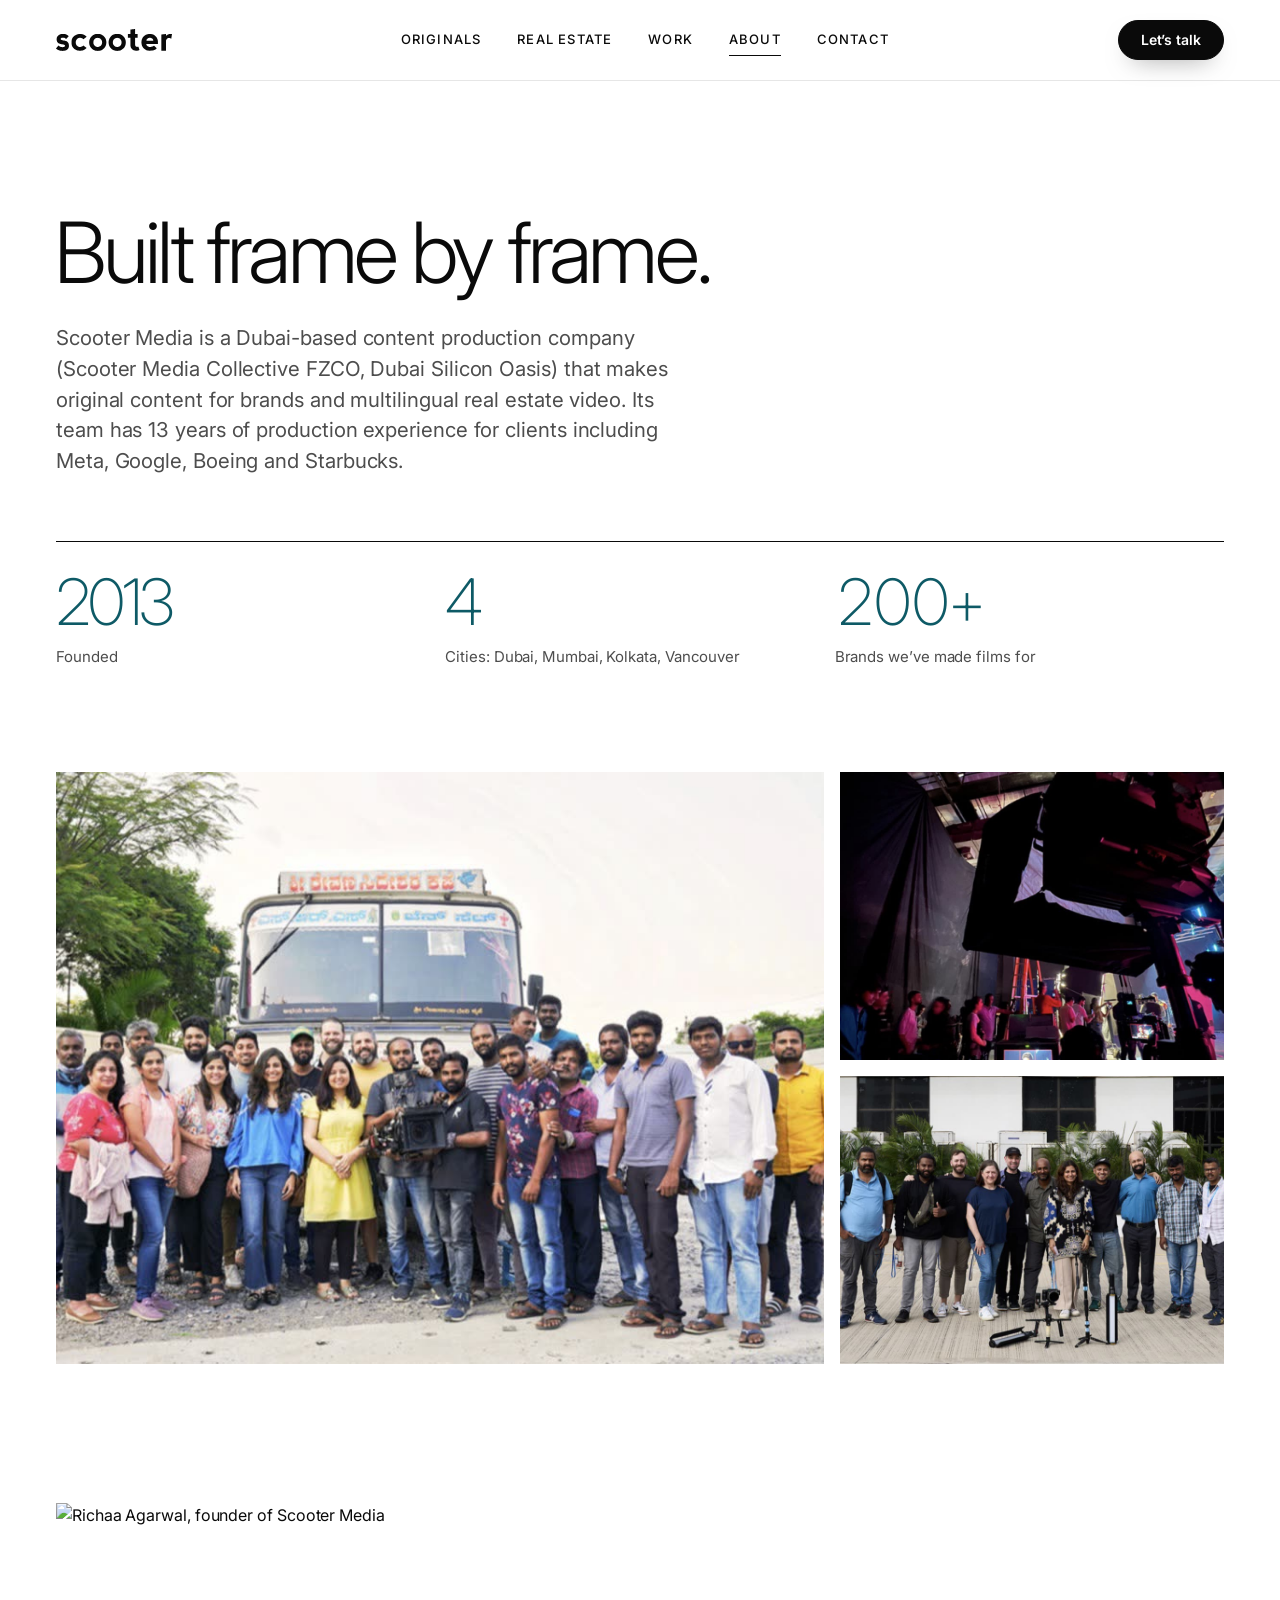
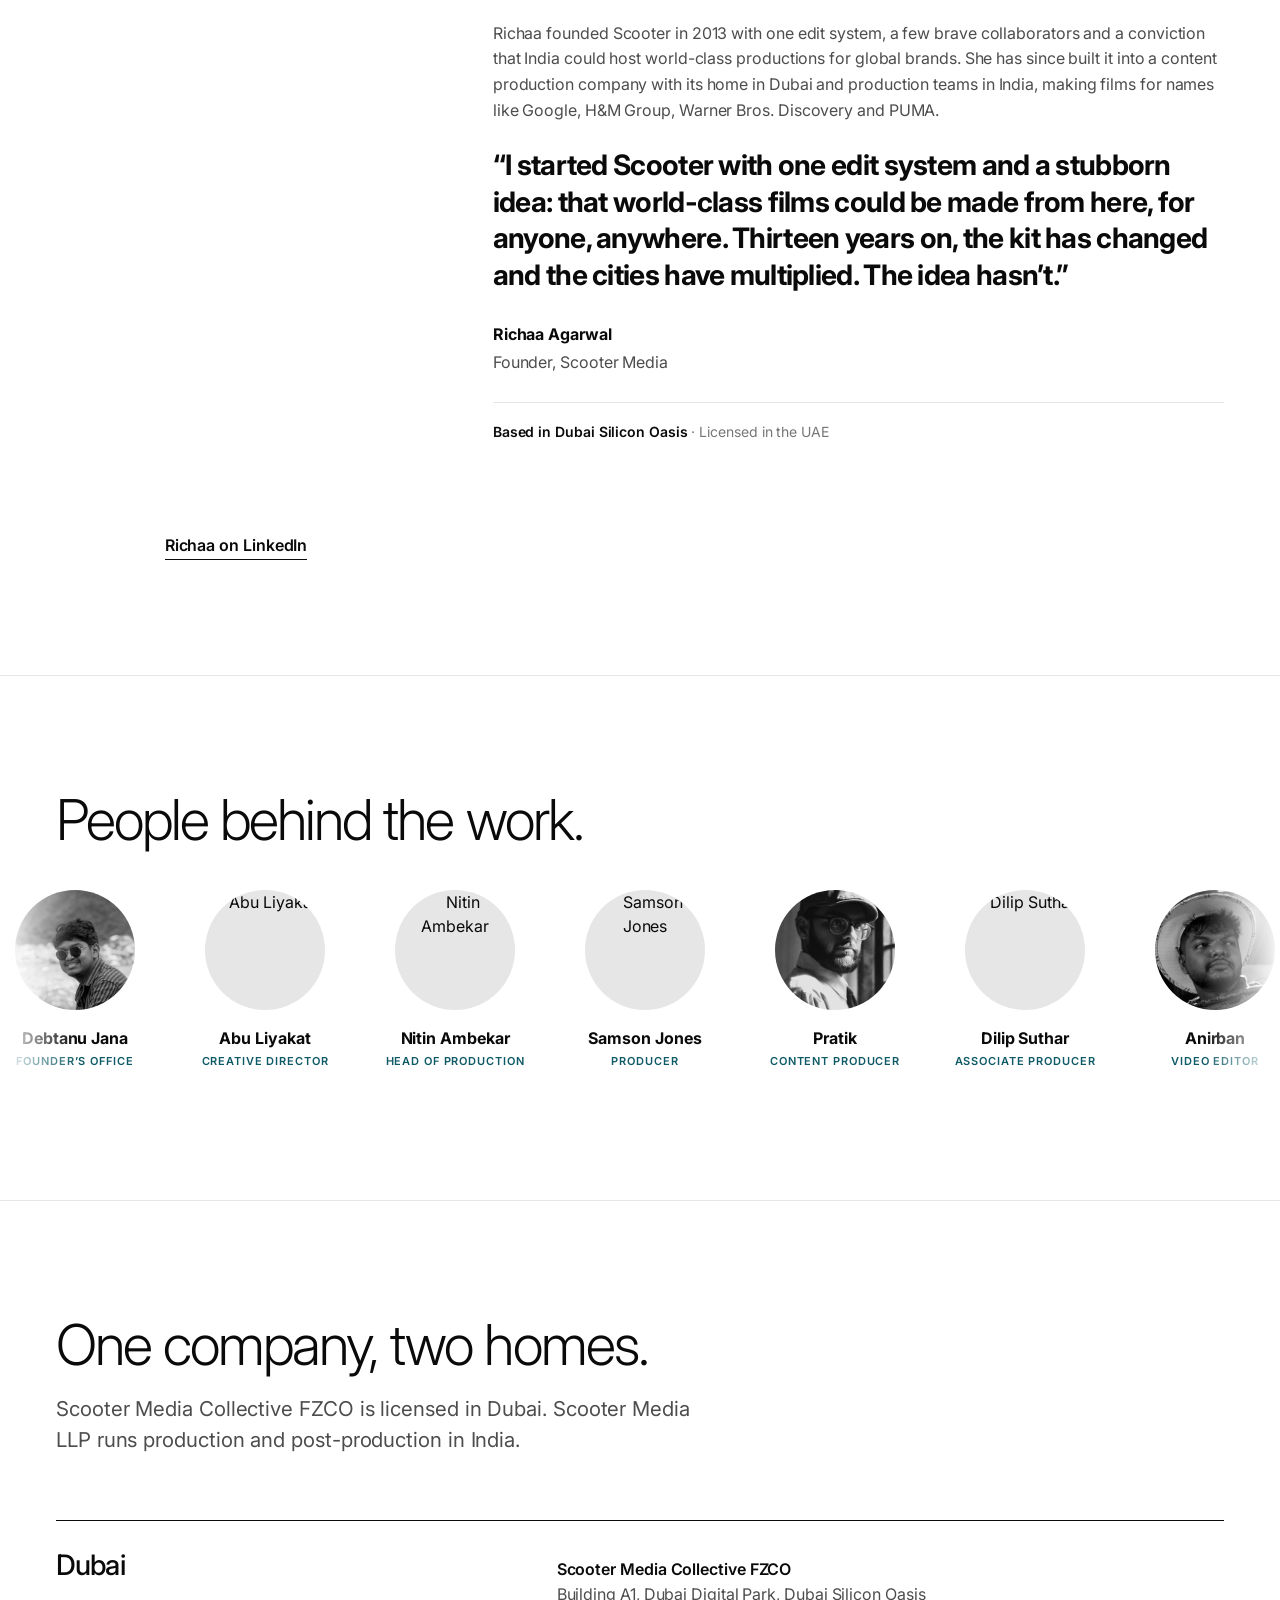
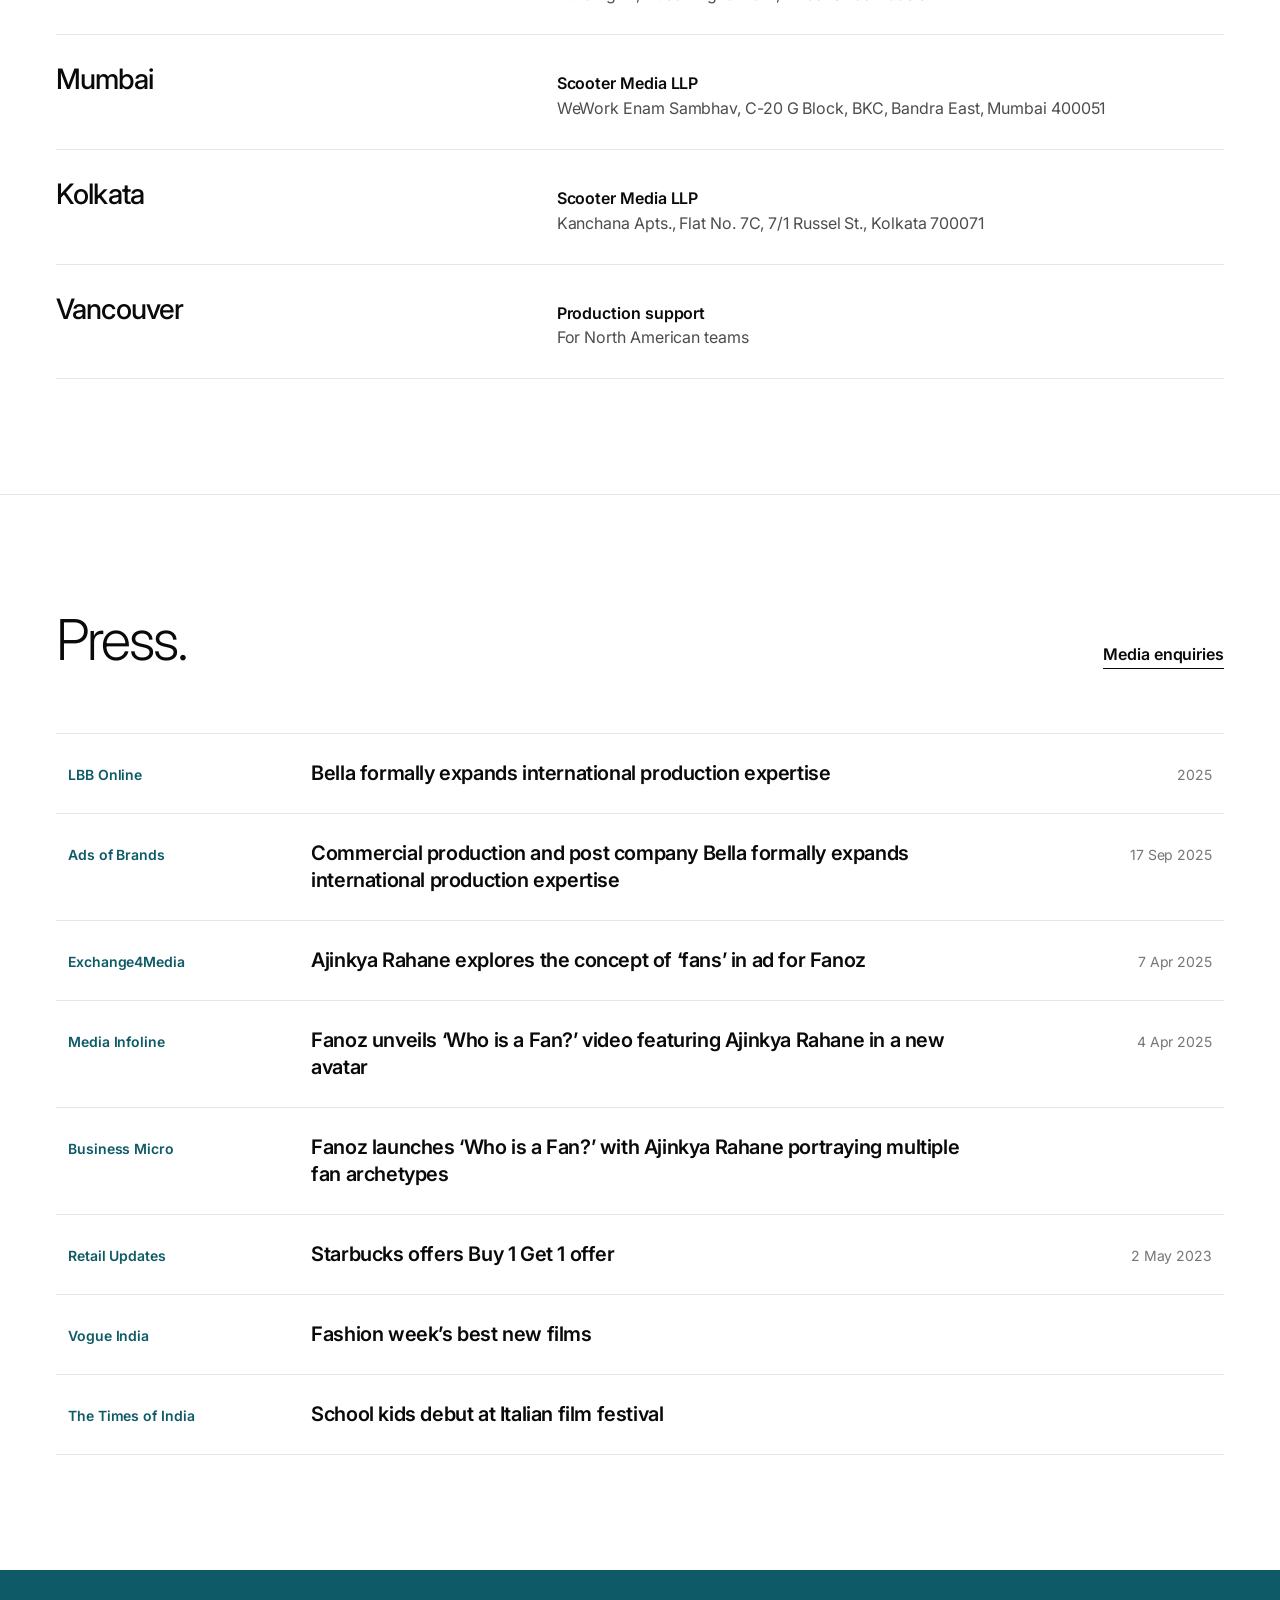
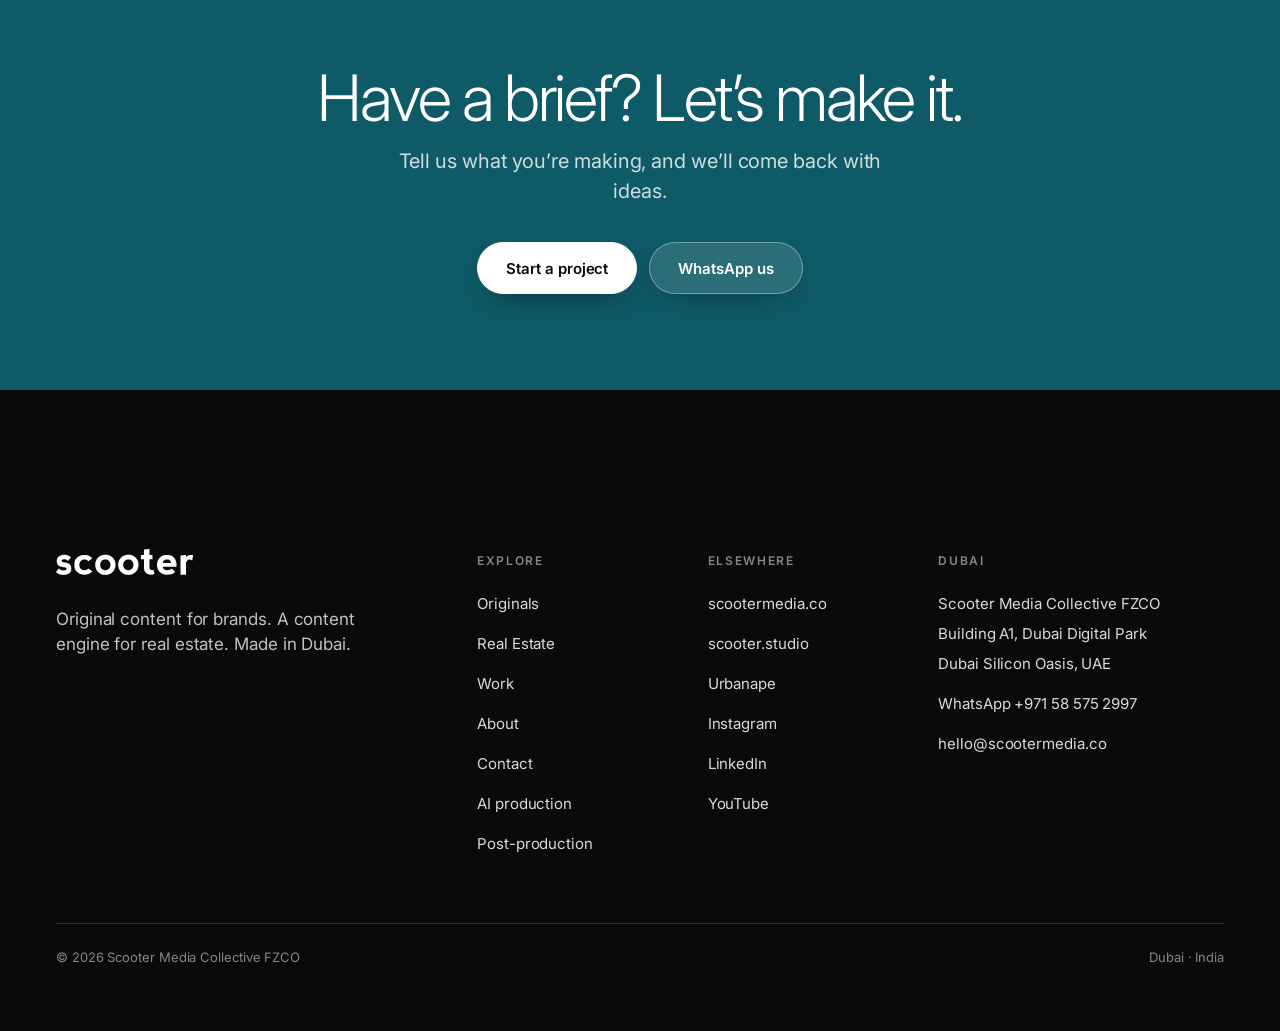
==== commit 7f3d24a0: "Switch phone and WhatsApp to the UAE number +971 58 575 2997 Footer, WhatsApp buttons, contact form " ====
--- a/about/index.html
+++ b/about/index.html
@@ -14,14 +14,14 @@
 <meta property="og:title" content="About Scooter Media: Dubai Content Production Company">
 <meta property="og:description" content="Scooter Media is a Dubai-based content production company founded by Richaa Agarwal, with production teams in India and 13 years of work for Meta, Google, Boeing and Starbucks.">
 <meta property="og:url" content="https://scootermedia.ae/about/">
-<meta property="og:image" content="https://scootermedia.ae/assets/img/og-image.png?v=20261124g">
+<meta property="og:image" content="https://scootermedia.ae/assets/img/og-image.png?v=20261125c">
 <meta name="twitter:card" content="summary_large_image">
 <link rel="icon" href="/assets/img/favicon.svg" type="image/svg+xml">
 <link rel="apple-touch-icon" href="/assets/img/apple-touch-icon.png">
 <link rel="preconnect" href="https://fonts.googleapis.com">
 <link rel="preconnect" href="https://fonts.gstatic.com" crossorigin>
 <link href="https://fonts.googleapis.com/css2?family=Inter:wght@400;500;600;700;800&display=swap" rel="stylesheet">
-<link rel="stylesheet" href="/assets/css/site.css?v=20261124g">
+<link rel="stylesheet" href="/assets/css/site.css?v=20261125c">
 <script type="application/ld+json">{"@context": "https://schema.org", "@type": "Organization", "@id": "https://scootermedia.ae/#org", "name": "Scooter Media", "legalName": "Scooter Media Collective FZCO", "url": "https://scootermedia.ae/", "logo": "https://scootermedia.ae/assets/img/scooter-logo.png", "foundingDate": "2013", "founder": {"@type": "Person", "name": "Richaa Agarwal"}, "email": "hello@scootermedia.co", "sameAs": ["https://www.linkedin.com/company/scootermediaco", "https://www.instagram.com/scootermediacompany", "https://www.youtube.com/@scootermediacompany", "https://scootermedia.co"], "description": "Dubai-based content production company that makes original content for brands and multilingual real estate video."}</script>
 <script type="application/ld+json">{"@context": "https://schema.org", "@type": "Person", "name": "Richaa Agarwal", "jobTitle": "Founder", "worksFor": {"@id": "https://scootermedia.ae/#org"}, "image": "https://static.wixstatic.com/media/2170fc_f17d24d2d0ee4e66aa6caf5194f4026e~mv2.jpeg/v1/crop/x_119,y_423,w_1297,h_1459/fill/w_546,h_614,al_c,q_80,usm_0.66_1.00_0.01,enc_avif,quality_auto/richaa%20in%20NYC-2%20(2).jpeg", "sameAs": ["https://www.linkedin.com/in/richaaagarwal/"]}</script>
 <script type="application/ld+json">{"@context": "https://schema.org", "@type": "BreadcrumbList", "itemListElement": [{"@type": "ListItem", "position": 1, "name": "Home", "item": "https://scootermedia.ae/"}, {"@type": "ListItem", "position": 2, "name": "About", "item": "https://scootermedia.ae/about/"}]}</script>
@@ -75,7 +75,7 @@
 <div class="wrap">
 <h2 id="cta-h">Have a brief? Let’s make it.</h2>
 <p>Tell us what you’re making, and we’ll come back with ideas.</p>
-<div class="btns"><a href="/contact/" class="btn btn-white">Start a project</a><a href="https://wa.me/919051222997" class="btn-ghost" rel="noopener">WhatsApp us</a></div>
+<div class="btns"><a href="/contact/" class="btn btn-white">Start a project</a><a href="https://wa.me/971585752997" class="btn-ghost" rel="noopener">WhatsApp us</a></div>
 </div>
 </section>
 </main>
@@ -85,11 +85,11 @@
 <div><div class="logo logo-ftr" role="img" aria-label="Scooter Media"><svg class="logo-svg" viewBox="0 0 1498 284" aria-hidden="true" focusable="false"><path fill="currentColor" fill-rule="evenodd" d="M1497 66 L1491 66 L1490 65 L1467 65 L1466 66 L1461 66 L1460 67 L1453 68 L1439 74 L1430 80 L1421 88 L1420 87 L1420 65 L1412 65 L1411 66 L1403 66 L1402 67 L1393 67 L1392 68 L1384 68 L1383 69 L1375 69 L1374 70 L1360 71 L1360 280 L1361 281 L1420 281 L1420 148 L1426 137 L1432 129 L1441 121 L1448 117 L1451 117 L1456 115 L1468 116 L1469 117 L1476 118 L1488 125 L1488 123 L1489 122 L1489 116 L1490 115 L1490 110 L1491 109 L1491 104 L1492 103 L1492 98 L1493 97 L1494 85 L1495 84 L1495 79 L1496 78 L1496 73 L1497 72Z M1161 75 L1146 84 L1131 97 L1131 98 L1125 104 L1118 114 L1108 136 L1108 139 L1107 140 L1107 143 L1105 148 L1105 153 L1104 154 L1104 164 L1103 165 L1103 181 L1104 182 L1104 191 L1105 192 L1105 197 L1106 198 L1106 201 L1107 202 L1109 212 L1111 215 L1112 220 L1119 233 L1128 245 L1139 256 L1153 266 L1167 273 L1169 273 L1176 276 L1183 277 L1184 278 L1188 278 L1189 279 L1194 279 L1195 280 L1207 280 L1208 281 L1241 279 L1242 278 L1247 278 L1248 277 L1257 276 L1258 275 L1269 272 L1285 264 L1301 249 L1267 215 L1265 215 L1258 220 L1248 225 L1246 225 L1243 227 L1240 227 L1236 229 L1233 229 L1232 230 L1227 230 L1226 231 L1201 231 L1200 230 L1197 230 L1191 227 L1189 227 L1187 225 L1184 224 L1173 214 L1168 205 L1168 203 L1166 199 L1166 195 L1167 194 L1316 194 L1316 160 L1315 159 L1314 146 L1313 145 L1313 141 L1311 137 L1311 134 L1310 133 L1309 128 L1300 110 L1292 99 L1275 83 L1262 75 L1260 75 L1255 72 L1253 72 L1243 68 L1239 68 L1238 67 L1234 67 L1233 66 L1227 66 L1226 65 L1198 65 L1197 66 L1191 66 L1190 67 L1185 67 L1184 68 L1177 69 L1176 70 L1168 72 L1163 75Z M1168 144 L1169 143 L1170 137 L1176 128 L1188 119 L1192 117 L1202 115 L1203 114 L1221 114 L1222 115 L1225 115 L1226 116 L1234 118 L1236 120 L1242 123 L1251 132 L1255 141 L1256 150 L1253 152 L1170 152 L1168 150Z M279 68 L272 71 L269 71 L259 76 L257 76 L239 87 L225 99 L225 100 L216 110 L213 116 L211 118 L209 122 L209 124 L206 129 L206 132 L203 139 L202 151 L201 152 L201 193 L202 194 L202 201 L203 202 L203 206 L205 210 L205 213 L212 229 L222 243 L237 257 L249 265 L263 272 L268 273 L274 276 L281 277 L282 278 L292 279 L293 280 L305 280 L306 281 L327 280 L328 279 L333 279 L334 278 L338 278 L339 277 L346 276 L352 273 L357 272 L371 265 L384 256 L390 250 L391 250 L396 245 L396 244 L353 212 L347 218 L335 226 L324 230 L321 230 L320 231 L299 231 L298 230 L295 230 L294 229 L289 228 L283 225 L277 221 L268 212 L263 205 L259 197 L259 195 L256 188 L256 184 L255 183 L255 163 L256 162 L256 158 L257 157 L259 149 L267 136 L279 124 L291 117 L293 117 L297 115 L300 115 L301 114 L318 114 L319 115 L323 115 L338 121 L354 133 L396 101 L385 90 L377 84 L361 75 L359 75 L354 72 L352 72 L345 69 L337 68 L336 67 L332 67 L331 66 L325 66 L324 65 L296 65 L295 66 L289 66 L288 67Z M72 64 L71 65 L68 65 L67 66 L57 68 L37 78 L30 83 L20 93 L16 99 L11 110 L10 118 L9 119 L9 125 L8 126 L8 139 L9 140 L9 147 L10 148 L11 156 L14 162 L14 164 L19 172 L26 179 L32 183 L49 191 L51 191 L58 194 L66 195 L67 196 L71 196 L72 197 L77 197 L78 198 L92 199 L93 200 L97 200 L98 201 L104 202 L110 205 L114 209 L116 213 L116 218 L112 225 L103 231 L100 231 L95 233 L88 233 L87 234 L77 234 L76 233 L70 233 L69 232 L61 231 L60 230 L55 229 L52 227 L50 227 L48 225 L43 223 L33 214 L32 214 L5 244 L5 245 L0 250 L0 252 L8 259 L20 267 L25 269 L29 272 L31 272 L36 275 L38 275 L45 278 L48 278 L52 280 L57 280 L58 281 L64 281 L65 282 L76 282 L77 283 L102 282 L103 281 L113 280 L114 279 L125 276 L137 270 L146 264 L156 254 L163 242 L163 240 L165 236 L165 233 L166 232 L166 226 L167 225 L167 210 L166 209 L166 201 L165 200 L164 192 L157 176 L149 167 L142 162 L131 156 L129 156 L126 154 L124 154 L117 151 L114 151 L109 149 L104 149 L103 148 L98 148 L97 147 L91 147 L90 146 L79 144 L73 141 L71 141 L66 138 L61 133 L60 131 L60 126 L68 117 L75 114 L79 114 L80 113 L103 113 L104 114 L107 114 L113 117 L115 117 L126 125 L130 130 L138 122 L138 121 L146 113 L146 112 L164 92 L155 84 L145 77 L140 75 L134 71 L132 71 L126 68 L123 68 L118 66 L114 66 L113 65 L107 65 L106 64Z M768 64 L767 65 L763 65 L755 68 L752 68 L749 70 L742 72 L729 79 L717 88 L705 100 L694 115 L687 129 L687 131 L683 141 L682 149 L681 150 L681 155 L680 156 L679 179 L680 180 L680 189 L681 190 L682 200 L683 201 L683 204 L684 205 L687 216 L690 221 L690 223 L692 225 L694 230 L700 239 L718 258 L732 268 L746 275 L748 275 L758 279 L766 280 L767 281 L772 281 L773 282 L797 283 L798 282 L808 282 L809 281 L819 280 L823 278 L826 278 L827 277 L832 276 L837 273 L839 273 L856 263 L873 248 L873 247 L879 241 L884 234 L895 212 L896 206 L898 202 L899 193 L900 192 L900 184 L901 183 L901 163 L900 162 L900 153 L899 152 L899 148 L898 147 L897 140 L896 139 L894 131 L892 128 L892 126 L881 107 L862 87 L848 77 L831 69 L829 69 L825 67 L822 67 L821 66 L818 66 L817 65 L813 65 L812 64 L806 64 L805 63 L775 63 L774 64Z M778 115 L785 115 L786 114 L801 115 L802 116 L806 116 L807 117 L812 118 L818 121 L824 125 L837 139 L839 144 L841 146 L841 148 L843 151 L844 157 L845 158 L845 162 L846 163 L846 183 L845 184 L845 188 L844 189 L842 197 L838 205 L833 212 L822 222 L811 228 L805 229 L804 230 L800 230 L799 231 L781 231 L780 230 L776 230 L775 229 L769 228 L759 223 L755 220 L744 208 L740 202 L740 200 L737 195 L736 189 L735 188 L735 184 L734 183 L734 163 L735 162 L736 154 L741 142 L745 136 L760 122 L768 118 L770 118 L774 116 L777 116Z M517 64 L516 65 L508 66 L507 67 L501 68 L498 70 L493 71 L483 76 L481 78 L472 83 L452 102 L443 115 L434 134 L432 144 L431 145 L431 148 L430 149 L430 154 L429 155 L428 180 L429 181 L429 191 L430 192 L430 196 L432 201 L432 205 L433 206 L435 214 L437 217 L437 219 L441 227 L452 243 L468 259 L476 265 L486 270 L488 272 L510 280 L521 281 L522 282 L546 283 L547 282 L557 282 L558 281 L568 280 L575 277 L581 276 L586 273 L588 273 L594 269 L599 267 L610 259 L617 252 L618 252 L618 251 L621 249 L621 248 L627 242 L637 227 L641 219 L641 217 L643 214 L643 212 L646 205 L647 197 L648 196 L648 192 L649 191 L649 183 L650 182 L650 164 L649 163 L649 155 L648 154 L648 149 L646 144 L646 140 L638 120 L626 102 L611 87 L595 76 L585 71 L580 70 L577 68 L574 68 L570 66 L562 65 L561 64 L555 64 L554 63 L524 63 L523 64Z M527 115 L534 115 L535 114 L550 115 L551 116 L561 118 L567 121 L573 125 L585 138 L591 149 L591 151 L593 155 L593 158 L594 159 L594 164 L595 165 L595 181 L594 182 L593 191 L588 203 L581 213 L575 219 L568 224 L553 230 L549 230 L548 231 L529 231 L528 230 L518 228 L508 223 L494 210 L490 204 L487 198 L487 196 L484 189 L484 186 L483 185 L483 161 L484 160 L486 150 L491 140 L506 124 L519 117 L522 117Z M961 6 L961 64 L960 65 L928 65 L928 113 L960 113 L961 114 L961 215 L962 216 L962 222 L963 223 L963 227 L964 228 L965 234 L972 248 L979 256 L979 257 L992 268 L1001 273 L1003 273 L1006 275 L1008 275 L1012 277 L1019 278 L1020 279 L1024 279 L1025 280 L1037 280 L1038 281 L1054 280 L1055 279 L1065 277 L1077 271 L1076 266 L1073 259 L1073 256 L1071 252 L1071 249 L1068 242 L1068 239 L1065 232 L1065 229 L1064 228 L1061 228 L1060 229 L1056 229 L1055 230 L1050 230 L1049 231 L1047 231 L1046 230 L1040 230 L1037 228 L1035 228 L1026 220 L1022 210 L1022 202 L1021 201 L1021 115 L1023 113 L1054 113 L1054 65 L1022 65 L1021 64 L1021 0 L1017 0 L1016 1 L1006 1 L1005 2 L997 2 L996 3 L988 3 L987 4 L979 4 L978 5Z"/></svg></div><p class="ftr-tag">Original content for brands. A content engine for real estate. Made in Dubai.</p></div>
 <div><h4>Explore</h4><ul><li><a href="/original-content-for-brands/">Originals</a></li><li><a href="/real-estate-content-dubai/">Real Estate</a></li><li><a href="/work/">Work</a></li><li><a href="/about/">About</a></li><li><a href="/contact/">Contact</a></li><li><a href="/ai-films/">AI production</a></li><li><a href="/post-production/">Post-production</a></li></ul></div>
 <div><h4>Elsewhere</h4><ul><li><a href="https://scootermedia.co" rel="noopener">scootermedia.co</a></li><li><a href="https://scooter.studio" rel="noopener">scooter.studio</a></li><li><a href="https://urbanape.world" rel="noopener">Urbanape</a></li><li><a href="https://www.instagram.com/scootermediacompany" rel="noopener">Instagram</a></li><li><a href="https://www.linkedin.com/company/scootermediaco" rel="noopener">LinkedIn</a></li><li><a href="https://www.youtube.com/@scootermediacompany" rel="noopener">YouTube</a></li></ul></div>
-<div><h4>Dubai</h4><ul><li><a href="https://www.google.com/maps/search/?api=1&amp;query=Building%20A1%2C%20Dubai%20Digital%20Park%2C%20Dubai%20Silicon%20Oasis%2C%20Dubai%2C%20UAE" target="_blank" rel="noopener">Scooter Media Collective FZCO<br>Building A1, Dubai Digital Park<br>Dubai Silicon Oasis, UAE</a></li><li><a href="https://wa.me/919051222997" rel="noopener">WhatsApp +91 905 122 2997</a></li><li><a href="mailto:hello@scootermedia.co">hello@scootermedia.co</a></li></ul></div>
+<div><h4>Dubai</h4><ul><li><a href="https://www.google.com/maps/search/?api=1&amp;query=Building%20A1%2C%20Dubai%20Digital%20Park%2C%20Dubai%20Silicon%20Oasis%2C%20Dubai%2C%20UAE" target="_blank" rel="noopener">Scooter Media Collective FZCO<br>Building A1, Dubai Digital Park<br>Dubai Silicon Oasis, UAE</a></li><li><a href="https://wa.me/971585752997" rel="noopener">WhatsApp +971 58 575 2997</a></li><li><a href="mailto:hello@scootermedia.co">hello@scootermedia.co</a></li></ul></div>
 </div>
 <div class="ftr-bottom"><span>© 2026 Scooter Media Collective FZCO</span><span>Dubai · India</span></div>
 </div>
 </footer>
-<script src="/assets/js/site.js?v=20261124g" defer></script>
+<script src="/assets/js/site.js?v=20261125c" defer></script>
 </body>
 </html>
--- a/assets/css/site.css
+++ b/assets/css/site.css
@@ -741,3 +741,14 @@
 .rot-w.out{opacity:0;transform:translateY(-60%)}
 @media (max-width:600px){.rot-w{white-space:normal}}
 @media (prefers-reduced-motion:reduce){.rot-w{transition:none}}
+/* Home hero: white, no video */
+.hero-home{padding-top:clamp(96px,13vw,184px);padding-bottom:clamp(40px,5vw,72px)}
+.hero-home .h1{font-size:clamp(48px,7.2vw,112px);max-width:1180px}
+.hero-home+.statement{padding-top:clamp(48px,6vw,96px);border-top:1px solid var(--line)}
+/* Minimal play button: white triangle only, no circle */
+.vid-icon{background:none!important;box-shadow:none!important;border-radius:0;width:64px;height:64px;margin:-32px 0 0 -32px}
+.vid-icon svg{width:44px;height:44px;filter:drop-shadow(0 2px 10px rgba(0,0,0,.45));transition:transform .35s var(--ease),opacity .35s var(--ease);opacity:.92}
+.vid-play:hover .vid-icon{transform:none}
+.vid-play:hover .vid-icon svg{transform:scale(1.1);opacity:1}
+.reel-play svg{background:none!important;box-shadow:none!important;border-radius:0;padding:0;width:40px;height:40px;filter:drop-shadow(0 2px 10px rgba(0,0,0,.45));opacity:.92;transition:transform .35s var(--ease),opacity .35s var(--ease)}
+.reel-play:hover svg{transform:scale(1.1);opacity:1}
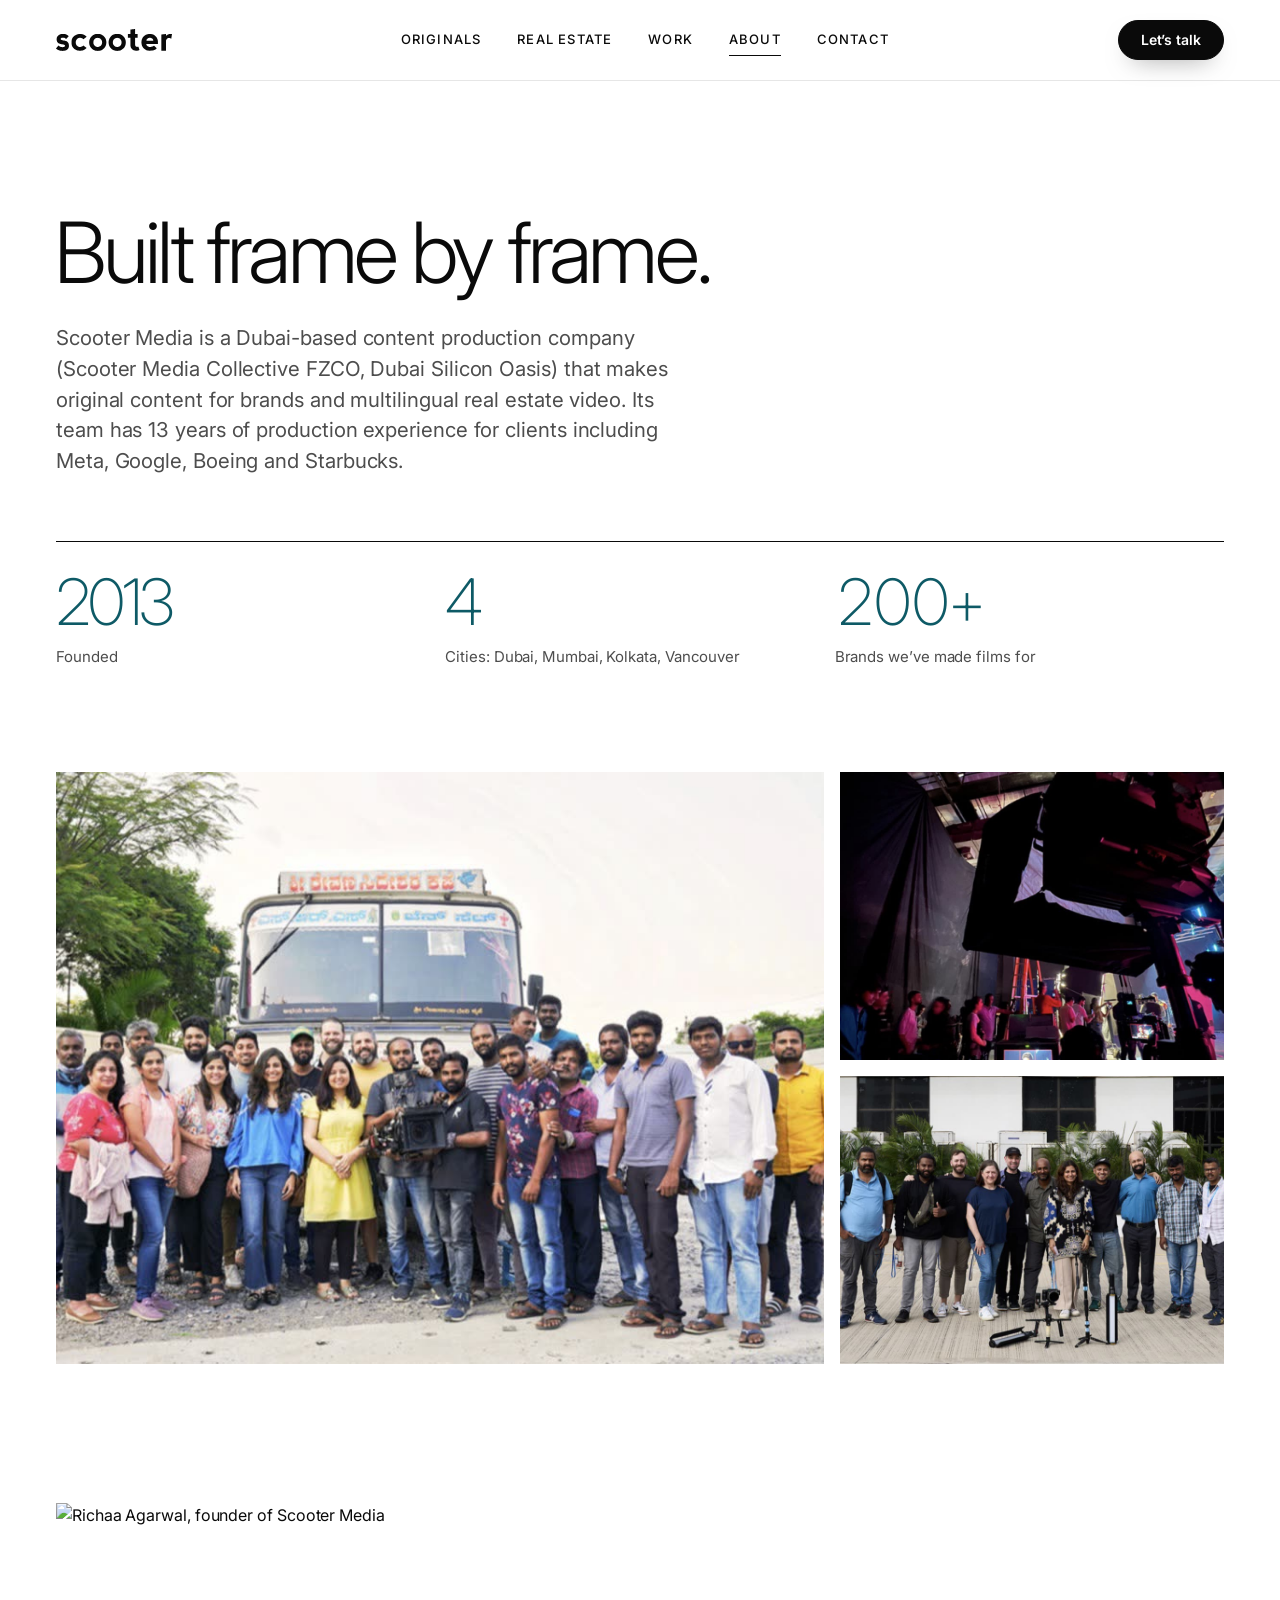
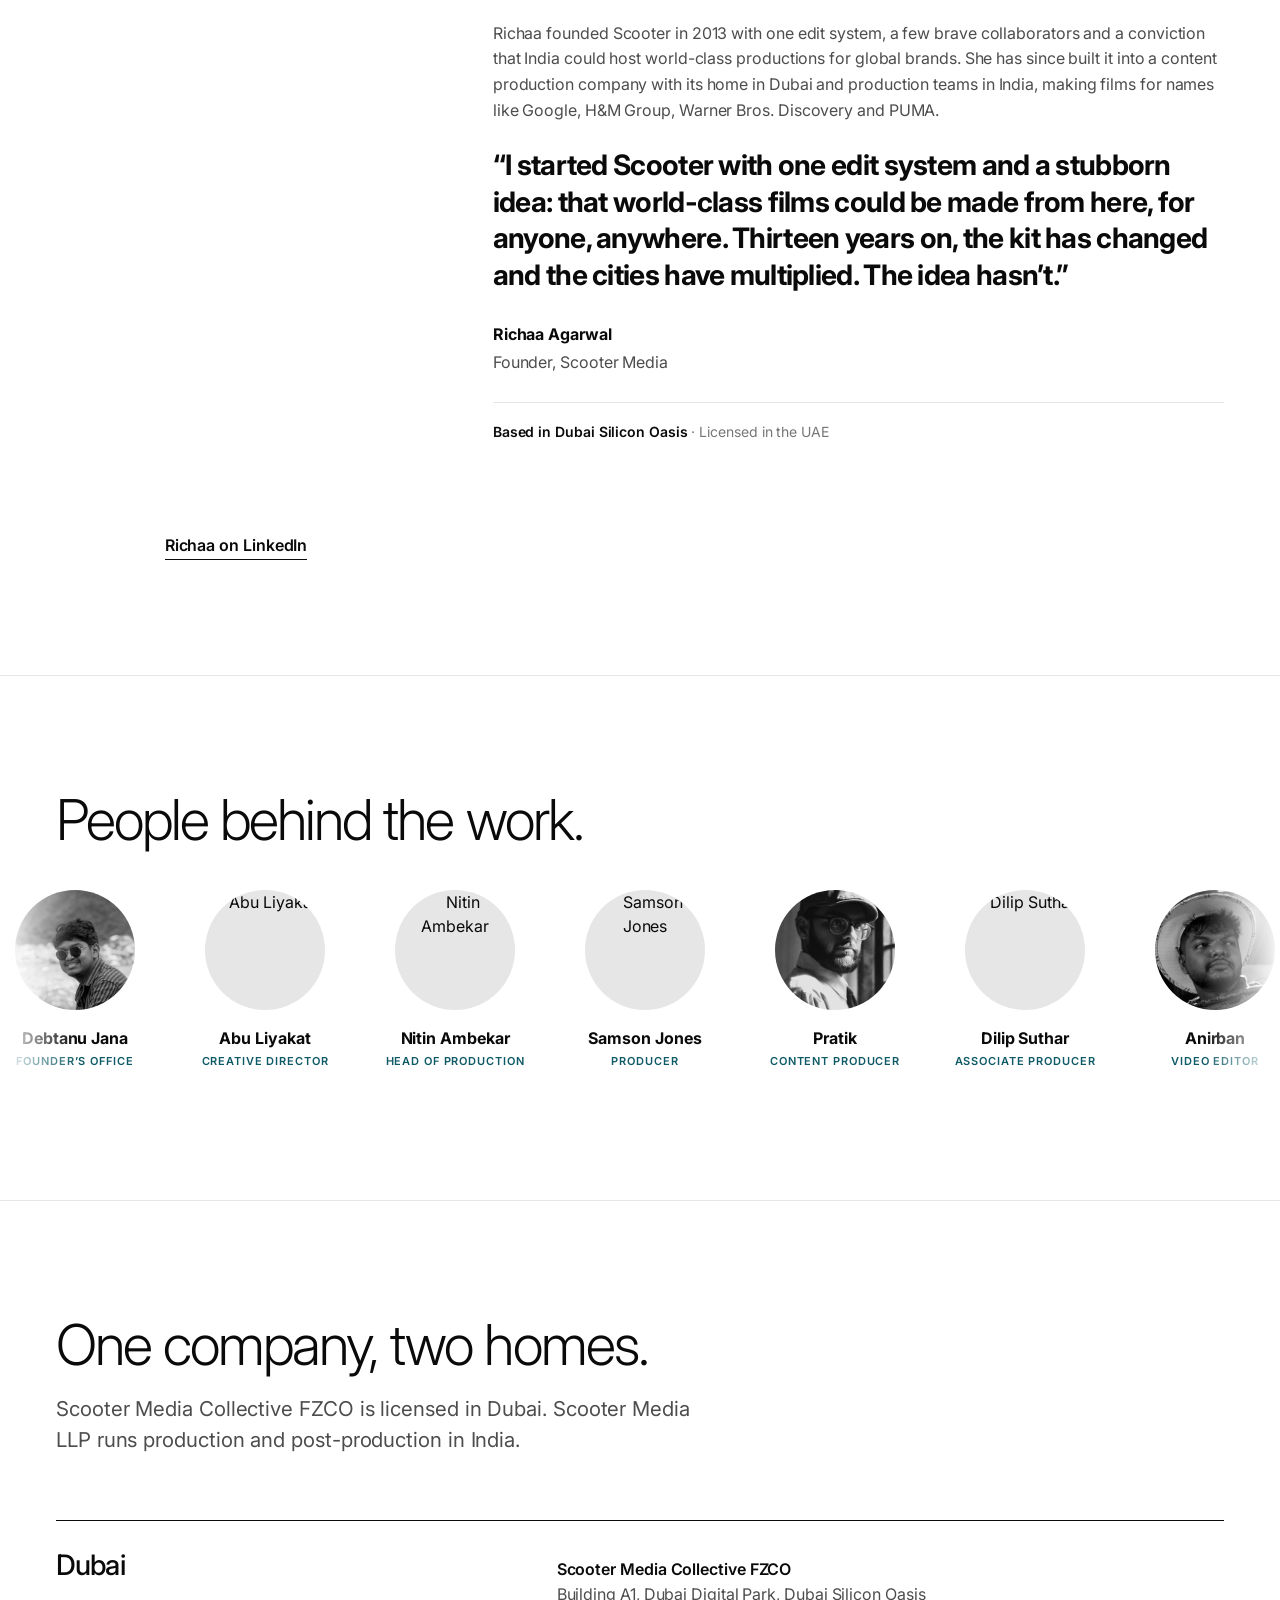
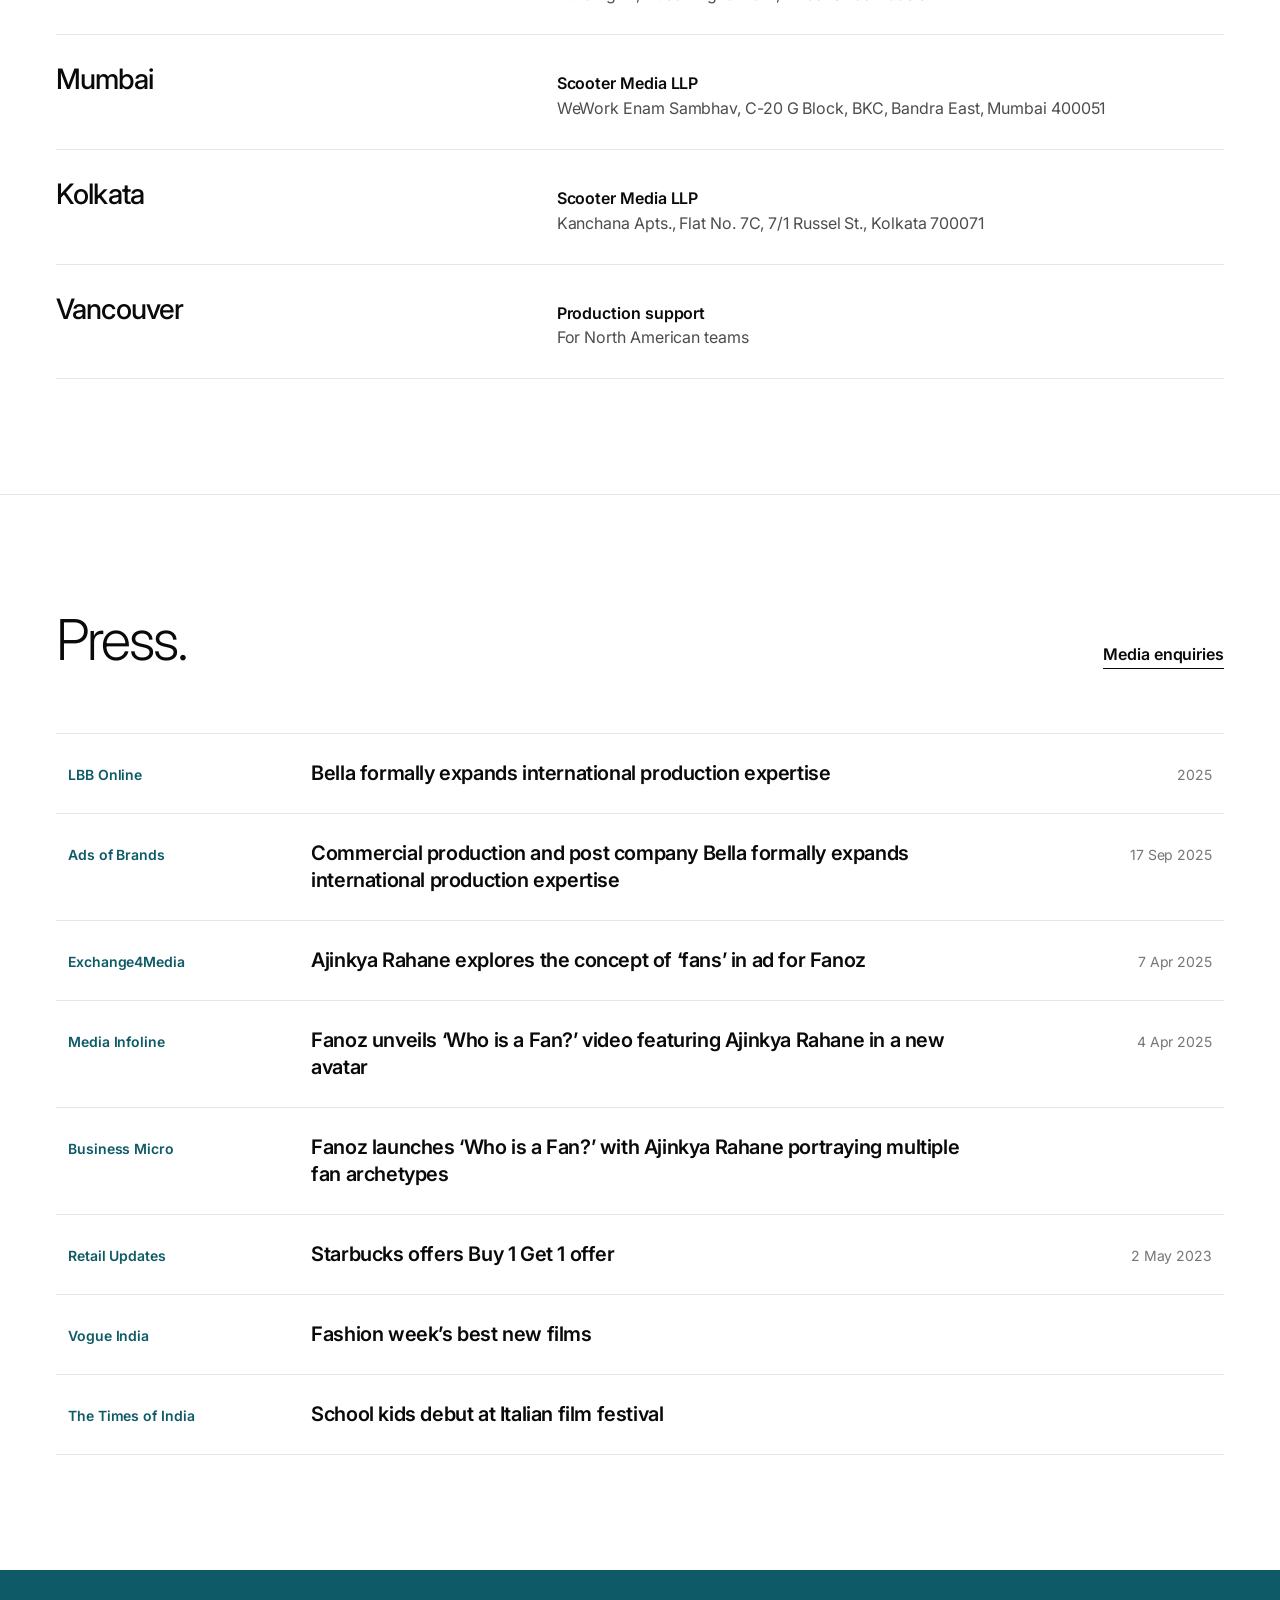
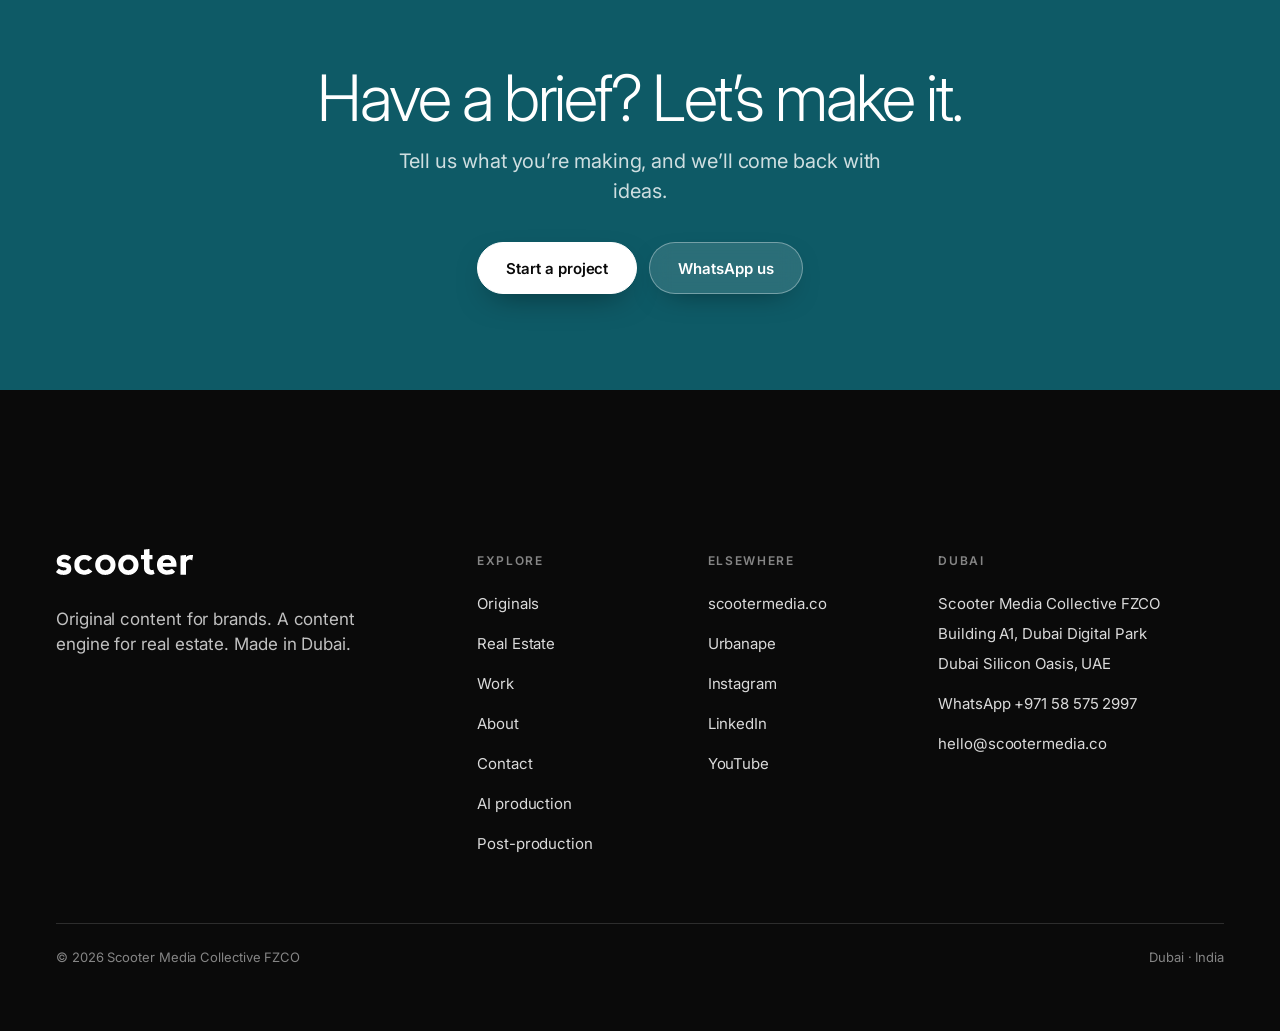
==== commit fb3bf7ba: "Link Urbanape stills to their YouTube episodes; drop scooter.studio from footer Co-Authored-By: Clau" ====
--- a/about/index.html
+++ b/about/index.html
@@ -14,14 +14,14 @@
 <meta property="og:title" content="About Scooter Media: Dubai Content Production Company">
 <meta property="og:description" content="Scooter Media is a Dubai-based content production company founded by Richaa Agarwal, with production teams in India and 13 years of work for Meta, Google, Boeing and Starbucks.">
 <meta property="og:url" content="https://scootermedia.ae/about/">
-<meta property="og:image" content="https://scootermedia.ae/assets/img/og-image.png?v=20261125c">
+<meta property="og:image" content="https://scootermedia.ae/assets/img/og-image.png?v=20261125d">
 <meta name="twitter:card" content="summary_large_image">
 <link rel="icon" href="/assets/img/favicon.svg" type="image/svg+xml">
 <link rel="apple-touch-icon" href="/assets/img/apple-touch-icon.png">
 <link rel="preconnect" href="https://fonts.googleapis.com">
 <link rel="preconnect" href="https://fonts.gstatic.com" crossorigin>
 <link href="https://fonts.googleapis.com/css2?family=Inter:wght@400;500;600;700;800&display=swap" rel="stylesheet">
-<link rel="stylesheet" href="/assets/css/site.css?v=20261125c">
+<link rel="stylesheet" href="/assets/css/site.css?v=20261125d">
 <script type="application/ld+json">{"@context": "https://schema.org", "@type": "Organization", "@id": "https://scootermedia.ae/#org", "name": "Scooter Media", "legalName": "Scooter Media Collective FZCO", "url": "https://scootermedia.ae/", "logo": "https://scootermedia.ae/assets/img/scooter-logo.png", "foundingDate": "2013", "founder": {"@type": "Person", "name": "Richaa Agarwal"}, "email": "hello@scootermedia.co", "sameAs": ["https://www.linkedin.com/company/scootermediaco", "https://www.instagram.com/scootermediacompany", "https://www.youtube.com/@scootermediacompany", "https://scootermedia.co"], "description": "Dubai-based content production company that makes original content for brands and multilingual real estate video."}</script>
 <script type="application/ld+json">{"@context": "https://schema.org", "@type": "Person", "name": "Richaa Agarwal", "jobTitle": "Founder", "worksFor": {"@id": "https://scootermedia.ae/#org"}, "image": "https://static.wixstatic.com/media/2170fc_f17d24d2d0ee4e66aa6caf5194f4026e~mv2.jpeg/v1/crop/x_119,y_423,w_1297,h_1459/fill/w_546,h_614,al_c,q_80,usm_0.66_1.00_0.01,enc_avif,quality_auto/richaa%20in%20NYC-2%20(2).jpeg", "sameAs": ["https://www.linkedin.com/in/richaaagarwal/"]}</script>
 <script type="application/ld+json">{"@context": "https://schema.org", "@type": "BreadcrumbList", "itemListElement": [{"@type": "ListItem", "position": 1, "name": "Home", "item": "https://scootermedia.ae/"}, {"@type": "ListItem", "position": 2, "name": "About", "item": "https://scootermedia.ae/about/"}]}</script>
@@ -84,12 +84,12 @@
 <div class="ftr-grid">
 <div><div class="logo logo-ftr" role="img" aria-label="Scooter Media"><svg class="logo-svg" viewBox="0 0 1498 284" aria-hidden="true" focusable="false"><path fill="currentColor" fill-rule="evenodd" d="M1497 66 L1491 66 L1490 65 L1467 65 L1466 66 L1461 66 L1460 67 L1453 68 L1439 74 L1430 80 L1421 88 L1420 87 L1420 65 L1412 65 L1411 66 L1403 66 L1402 67 L1393 67 L1392 68 L1384 68 L1383 69 L1375 69 L1374 70 L1360 71 L1360 280 L1361 281 L1420 281 L1420 148 L1426 137 L1432 129 L1441 121 L1448 117 L1451 117 L1456 115 L1468 116 L1469 117 L1476 118 L1488 125 L1488 123 L1489 122 L1489 116 L1490 115 L1490 110 L1491 109 L1491 104 L1492 103 L1492 98 L1493 97 L1494 85 L1495 84 L1495 79 L1496 78 L1496 73 L1497 72Z M1161 75 L1146 84 L1131 97 L1131 98 L1125 104 L1118 114 L1108 136 L1108 139 L1107 140 L1107 143 L1105 148 L1105 153 L1104 154 L1104 164 L1103 165 L1103 181 L1104 182 L1104 191 L1105 192 L1105 197 L1106 198 L1106 201 L1107 202 L1109 212 L1111 215 L1112 220 L1119 233 L1128 245 L1139 256 L1153 266 L1167 273 L1169 273 L1176 276 L1183 277 L1184 278 L1188 278 L1189 279 L1194 279 L1195 280 L1207 280 L1208 281 L1241 279 L1242 278 L1247 278 L1248 277 L1257 276 L1258 275 L1269 272 L1285 264 L1301 249 L1267 215 L1265 215 L1258 220 L1248 225 L1246 225 L1243 227 L1240 227 L1236 229 L1233 229 L1232 230 L1227 230 L1226 231 L1201 231 L1200 230 L1197 230 L1191 227 L1189 227 L1187 225 L1184 224 L1173 214 L1168 205 L1168 203 L1166 199 L1166 195 L1167 194 L1316 194 L1316 160 L1315 159 L1314 146 L1313 145 L1313 141 L1311 137 L1311 134 L1310 133 L1309 128 L1300 110 L1292 99 L1275 83 L1262 75 L1260 75 L1255 72 L1253 72 L1243 68 L1239 68 L1238 67 L1234 67 L1233 66 L1227 66 L1226 65 L1198 65 L1197 66 L1191 66 L1190 67 L1185 67 L1184 68 L1177 69 L1176 70 L1168 72 L1163 75Z M1168 144 L1169 143 L1170 137 L1176 128 L1188 119 L1192 117 L1202 115 L1203 114 L1221 114 L1222 115 L1225 115 L1226 116 L1234 118 L1236 120 L1242 123 L1251 132 L1255 141 L1256 150 L1253 152 L1170 152 L1168 150Z M279 68 L272 71 L269 71 L259 76 L257 76 L239 87 L225 99 L225 100 L216 110 L213 116 L211 118 L209 122 L209 124 L206 129 L206 132 L203 139 L202 151 L201 152 L201 193 L202 194 L202 201 L203 202 L203 206 L205 210 L205 213 L212 229 L222 243 L237 257 L249 265 L263 272 L268 273 L274 276 L281 277 L282 278 L292 279 L293 280 L305 280 L306 281 L327 280 L328 279 L333 279 L334 278 L338 278 L339 277 L346 276 L352 273 L357 272 L371 265 L384 256 L390 250 L391 250 L396 245 L396 244 L353 212 L347 218 L335 226 L324 230 L321 230 L320 231 L299 231 L298 230 L295 230 L294 229 L289 228 L283 225 L277 221 L268 212 L263 205 L259 197 L259 195 L256 188 L256 184 L255 183 L255 163 L256 162 L256 158 L257 157 L259 149 L267 136 L279 124 L291 117 L293 117 L297 115 L300 115 L301 114 L318 114 L319 115 L323 115 L338 121 L354 133 L396 101 L385 90 L377 84 L361 75 L359 75 L354 72 L352 72 L345 69 L337 68 L336 67 L332 67 L331 66 L325 66 L324 65 L296 65 L295 66 L289 66 L288 67Z M72 64 L71 65 L68 65 L67 66 L57 68 L37 78 L30 83 L20 93 L16 99 L11 110 L10 118 L9 119 L9 125 L8 126 L8 139 L9 140 L9 147 L10 148 L11 156 L14 162 L14 164 L19 172 L26 179 L32 183 L49 191 L51 191 L58 194 L66 195 L67 196 L71 196 L72 197 L77 197 L78 198 L92 199 L93 200 L97 200 L98 201 L104 202 L110 205 L114 209 L116 213 L116 218 L112 225 L103 231 L100 231 L95 233 L88 233 L87 234 L77 234 L76 233 L70 233 L69 232 L61 231 L60 230 L55 229 L52 227 L50 227 L48 225 L43 223 L33 214 L32 214 L5 244 L5 245 L0 250 L0 252 L8 259 L20 267 L25 269 L29 272 L31 272 L36 275 L38 275 L45 278 L48 278 L52 280 L57 280 L58 281 L64 281 L65 282 L76 282 L77 283 L102 282 L103 281 L113 280 L114 279 L125 276 L137 270 L146 264 L156 254 L163 242 L163 240 L165 236 L165 233 L166 232 L166 226 L167 225 L167 210 L166 209 L166 201 L165 200 L164 192 L157 176 L149 167 L142 162 L131 156 L129 156 L126 154 L124 154 L117 151 L114 151 L109 149 L104 149 L103 148 L98 148 L97 147 L91 147 L90 146 L79 144 L73 141 L71 141 L66 138 L61 133 L60 131 L60 126 L68 117 L75 114 L79 114 L80 113 L103 113 L104 114 L107 114 L113 117 L115 117 L126 125 L130 130 L138 122 L138 121 L146 113 L146 112 L164 92 L155 84 L145 77 L140 75 L134 71 L132 71 L126 68 L123 68 L118 66 L114 66 L113 65 L107 65 L106 64Z M768 64 L767 65 L763 65 L755 68 L752 68 L749 70 L742 72 L729 79 L717 88 L705 100 L694 115 L687 129 L687 131 L683 141 L682 149 L681 150 L681 155 L680 156 L679 179 L680 180 L680 189 L681 190 L682 200 L683 201 L683 204 L684 205 L687 216 L690 221 L690 223 L692 225 L694 230 L700 239 L718 258 L732 268 L746 275 L748 275 L758 279 L766 280 L767 281 L772 281 L773 282 L797 283 L798 282 L808 282 L809 281 L819 280 L823 278 L826 278 L827 277 L832 276 L837 273 L839 273 L856 263 L873 248 L873 247 L879 241 L884 234 L895 212 L896 206 L898 202 L899 193 L900 192 L900 184 L901 183 L901 163 L900 162 L900 153 L899 152 L899 148 L898 147 L897 140 L896 139 L894 131 L892 128 L892 126 L881 107 L862 87 L848 77 L831 69 L829 69 L825 67 L822 67 L821 66 L818 66 L817 65 L813 65 L812 64 L806 64 L805 63 L775 63 L774 64Z M778 115 L785 115 L786 114 L801 115 L802 116 L806 116 L807 117 L812 118 L818 121 L824 125 L837 139 L839 144 L841 146 L841 148 L843 151 L844 157 L845 158 L845 162 L846 163 L846 183 L845 184 L845 188 L844 189 L842 197 L838 205 L833 212 L822 222 L811 228 L805 229 L804 230 L800 230 L799 231 L781 231 L780 230 L776 230 L775 229 L769 228 L759 223 L755 220 L744 208 L740 202 L740 200 L737 195 L736 189 L735 188 L735 184 L734 183 L734 163 L735 162 L736 154 L741 142 L745 136 L760 122 L768 118 L770 118 L774 116 L777 116Z M517 64 L516 65 L508 66 L507 67 L501 68 L498 70 L493 71 L483 76 L481 78 L472 83 L452 102 L443 115 L434 134 L432 144 L431 145 L431 148 L430 149 L430 154 L429 155 L428 180 L429 181 L429 191 L430 192 L430 196 L432 201 L432 205 L433 206 L435 214 L437 217 L437 219 L441 227 L452 243 L468 259 L476 265 L486 270 L488 272 L510 280 L521 281 L522 282 L546 283 L547 282 L557 282 L558 281 L568 280 L575 277 L581 276 L586 273 L588 273 L594 269 L599 267 L610 259 L617 252 L618 252 L618 251 L621 249 L621 248 L627 242 L637 227 L641 219 L641 217 L643 214 L643 212 L646 205 L647 197 L648 196 L648 192 L649 191 L649 183 L650 182 L650 164 L649 163 L649 155 L648 154 L648 149 L646 144 L646 140 L638 120 L626 102 L611 87 L595 76 L585 71 L580 70 L577 68 L574 68 L570 66 L562 65 L561 64 L555 64 L554 63 L524 63 L523 64Z M527 115 L534 115 L535 114 L550 115 L551 116 L561 118 L567 121 L573 125 L585 138 L591 149 L591 151 L593 155 L593 158 L594 159 L594 164 L595 165 L595 181 L594 182 L593 191 L588 203 L581 213 L575 219 L568 224 L553 230 L549 230 L548 231 L529 231 L528 230 L518 228 L508 223 L494 210 L490 204 L487 198 L487 196 L484 189 L484 186 L483 185 L483 161 L484 160 L486 150 L491 140 L506 124 L519 117 L522 117Z M961 6 L961 64 L960 65 L928 65 L928 113 L960 113 L961 114 L961 215 L962 216 L962 222 L963 223 L963 227 L964 228 L965 234 L972 248 L979 256 L979 257 L992 268 L1001 273 L1003 273 L1006 275 L1008 275 L1012 277 L1019 278 L1020 279 L1024 279 L1025 280 L1037 280 L1038 281 L1054 280 L1055 279 L1065 277 L1077 271 L1076 266 L1073 259 L1073 256 L1071 252 L1071 249 L1068 242 L1068 239 L1065 232 L1065 229 L1064 228 L1061 228 L1060 229 L1056 229 L1055 230 L1050 230 L1049 231 L1047 231 L1046 230 L1040 230 L1037 228 L1035 228 L1026 220 L1022 210 L1022 202 L1021 201 L1021 115 L1023 113 L1054 113 L1054 65 L1022 65 L1021 64 L1021 0 L1017 0 L1016 1 L1006 1 L1005 2 L997 2 L996 3 L988 3 L987 4 L979 4 L978 5Z"/></svg></div><p class="ftr-tag">Original content for brands. A content engine for real estate. Made in Dubai.</p></div>
 <div><h4>Explore</h4><ul><li><a href="/original-content-for-brands/">Originals</a></li><li><a href="/real-estate-content-dubai/">Real Estate</a></li><li><a href="/work/">Work</a></li><li><a href="/about/">About</a></li><li><a href="/contact/">Contact</a></li><li><a href="/ai-films/">AI production</a></li><li><a href="/post-production/">Post-production</a></li></ul></div>
-<div><h4>Elsewhere</h4><ul><li><a href="https://scootermedia.co" rel="noopener">scootermedia.co</a></li><li><a href="https://scooter.studio" rel="noopener">scooter.studio</a></li><li><a href="https://urbanape.world" rel="noopener">Urbanape</a></li><li><a href="https://www.instagram.com/scootermediacompany" rel="noopener">Instagram</a></li><li><a href="https://www.linkedin.com/company/scootermediaco" rel="noopener">LinkedIn</a></li><li><a href="https://www.youtube.com/@scootermediacompany" rel="noopener">YouTube</a></li></ul></div>
+<div><h4>Elsewhere</h4><ul><li><a href="https://scootermedia.co" rel="noopener">scootermedia.co</a></li><li><a href="https://urbanape.world" rel="noopener">Urbanape</a></li><li><a href="https://www.instagram.com/scootermediacompany" rel="noopener">Instagram</a></li><li><a href="https://www.linkedin.com/company/scootermediaco" rel="noopener">LinkedIn</a></li><li><a href="https://www.youtube.com/@scootermediacompany" rel="noopener">YouTube</a></li></ul></div>
 <div><h4>Dubai</h4><ul><li><a href="https://www.google.com/maps/search/?api=1&amp;query=Building%20A1%2C%20Dubai%20Digital%20Park%2C%20Dubai%20Silicon%20Oasis%2C%20Dubai%2C%20UAE" target="_blank" rel="noopener">Scooter Media Collective FZCO<br>Building A1, Dubai Digital Park<br>Dubai Silicon Oasis, UAE</a></li><li><a href="https://wa.me/971585752997" rel="noopener">WhatsApp +971 58 575 2997</a></li><li><a href="mailto:hello@scootermedia.co">hello@scootermedia.co</a></li></ul></div>
 </div>
 <div class="ftr-bottom"><span>© 2026 Scooter Media Collective FZCO</span><span>Dubai · India</span></div>
 </div>
 </footer>
-<script src="/assets/js/site.js?v=20261125c" defer></script>
+<script src="/assets/js/site.js?v=20261125d" defer></script>
 </body>
 </html>
--- a/assets/css/site.css
+++ b/assets/css/site.css
@@ -752,3 +752,7 @@
 .vid-play:hover .vid-icon svg{transform:scale(1.1);opacity:1}
 .reel-play svg{background:none!important;box-shadow:none!important;border-radius:0;padding:0;width:40px;height:40px;filter:drop-shadow(0 2px 10px rgba(0,0,0,.45));opacity:.92;transition:transform .35s var(--ease),opacity .35s var(--ease)}
 .reel-play:hover svg{transform:scale(1.1);opacity:1}
+/* Urbanape stills link to YouTube */
+.stills .still{display:block;overflow:hidden;cursor:pointer}
+.stills .still img{transition:transform .5s ease,opacity .3s ease}
+.stills .still:hover img{transform:scale(1.03);opacity:.9}
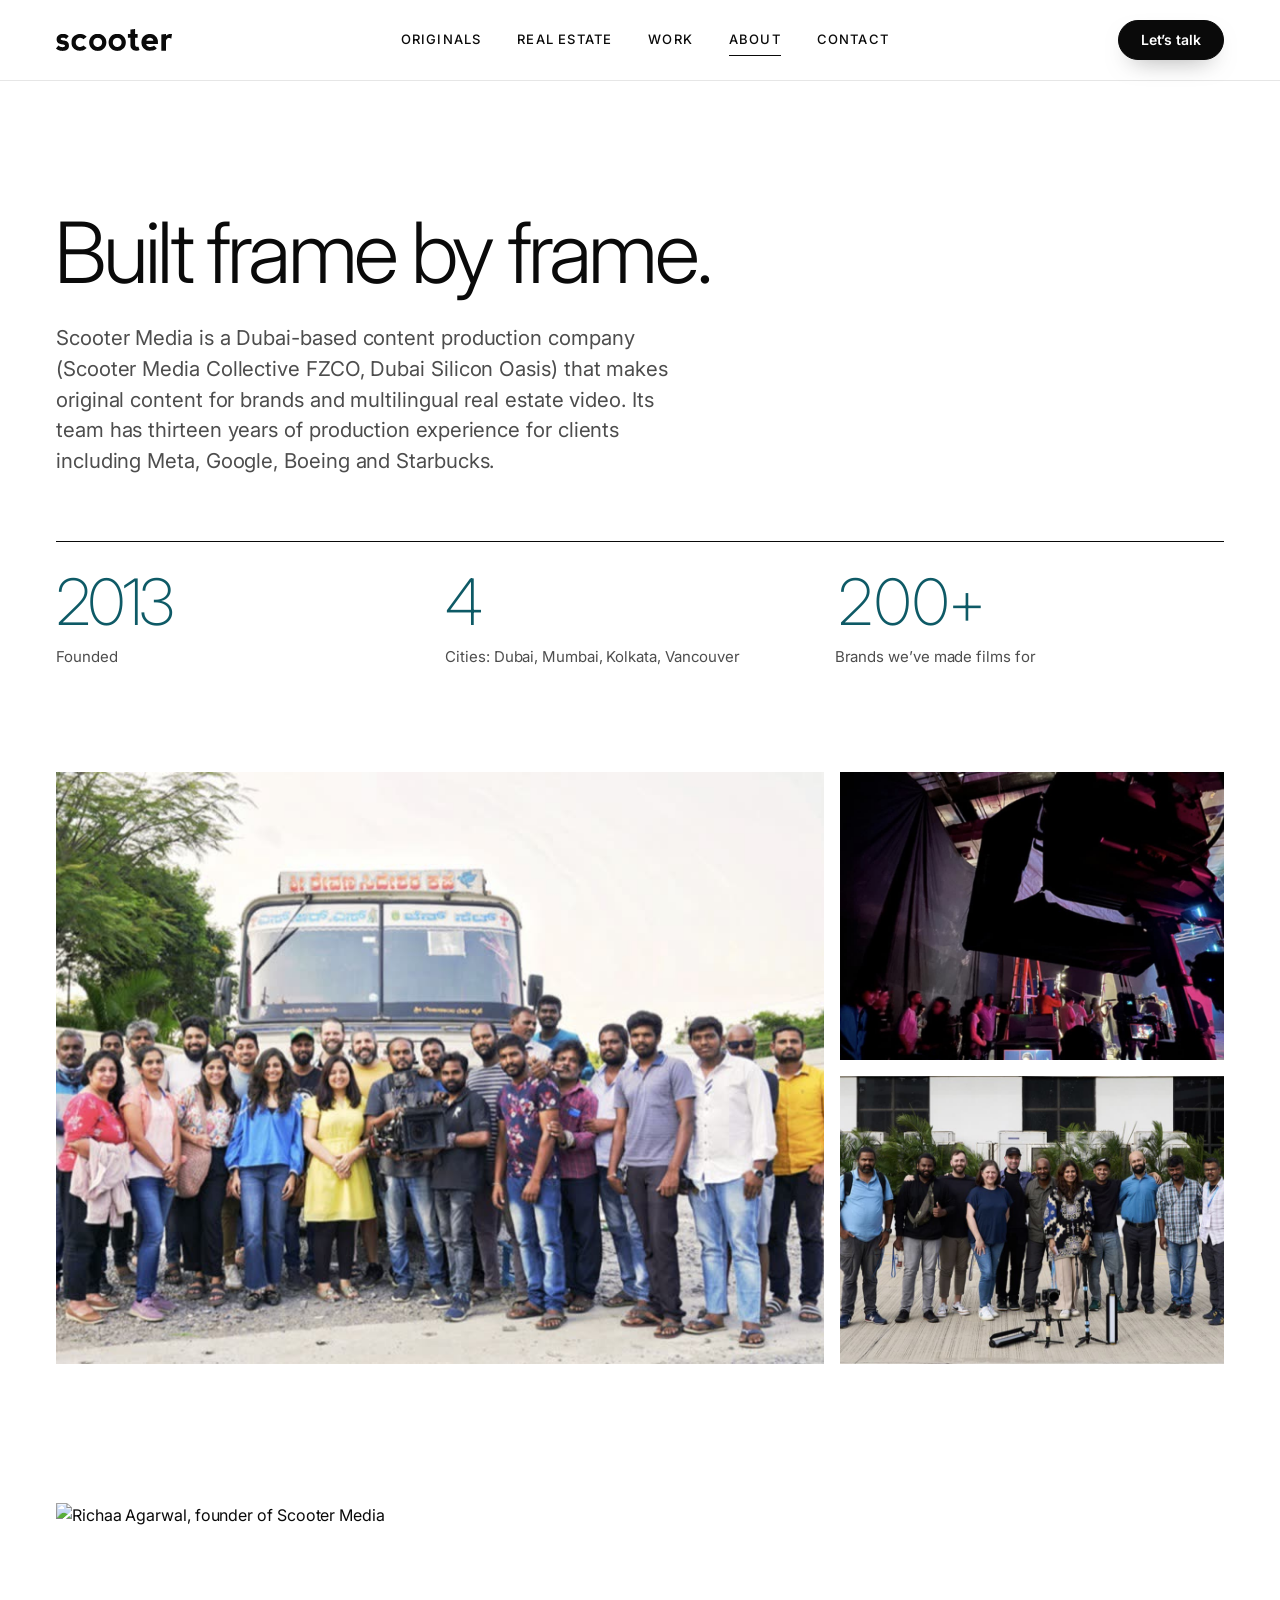
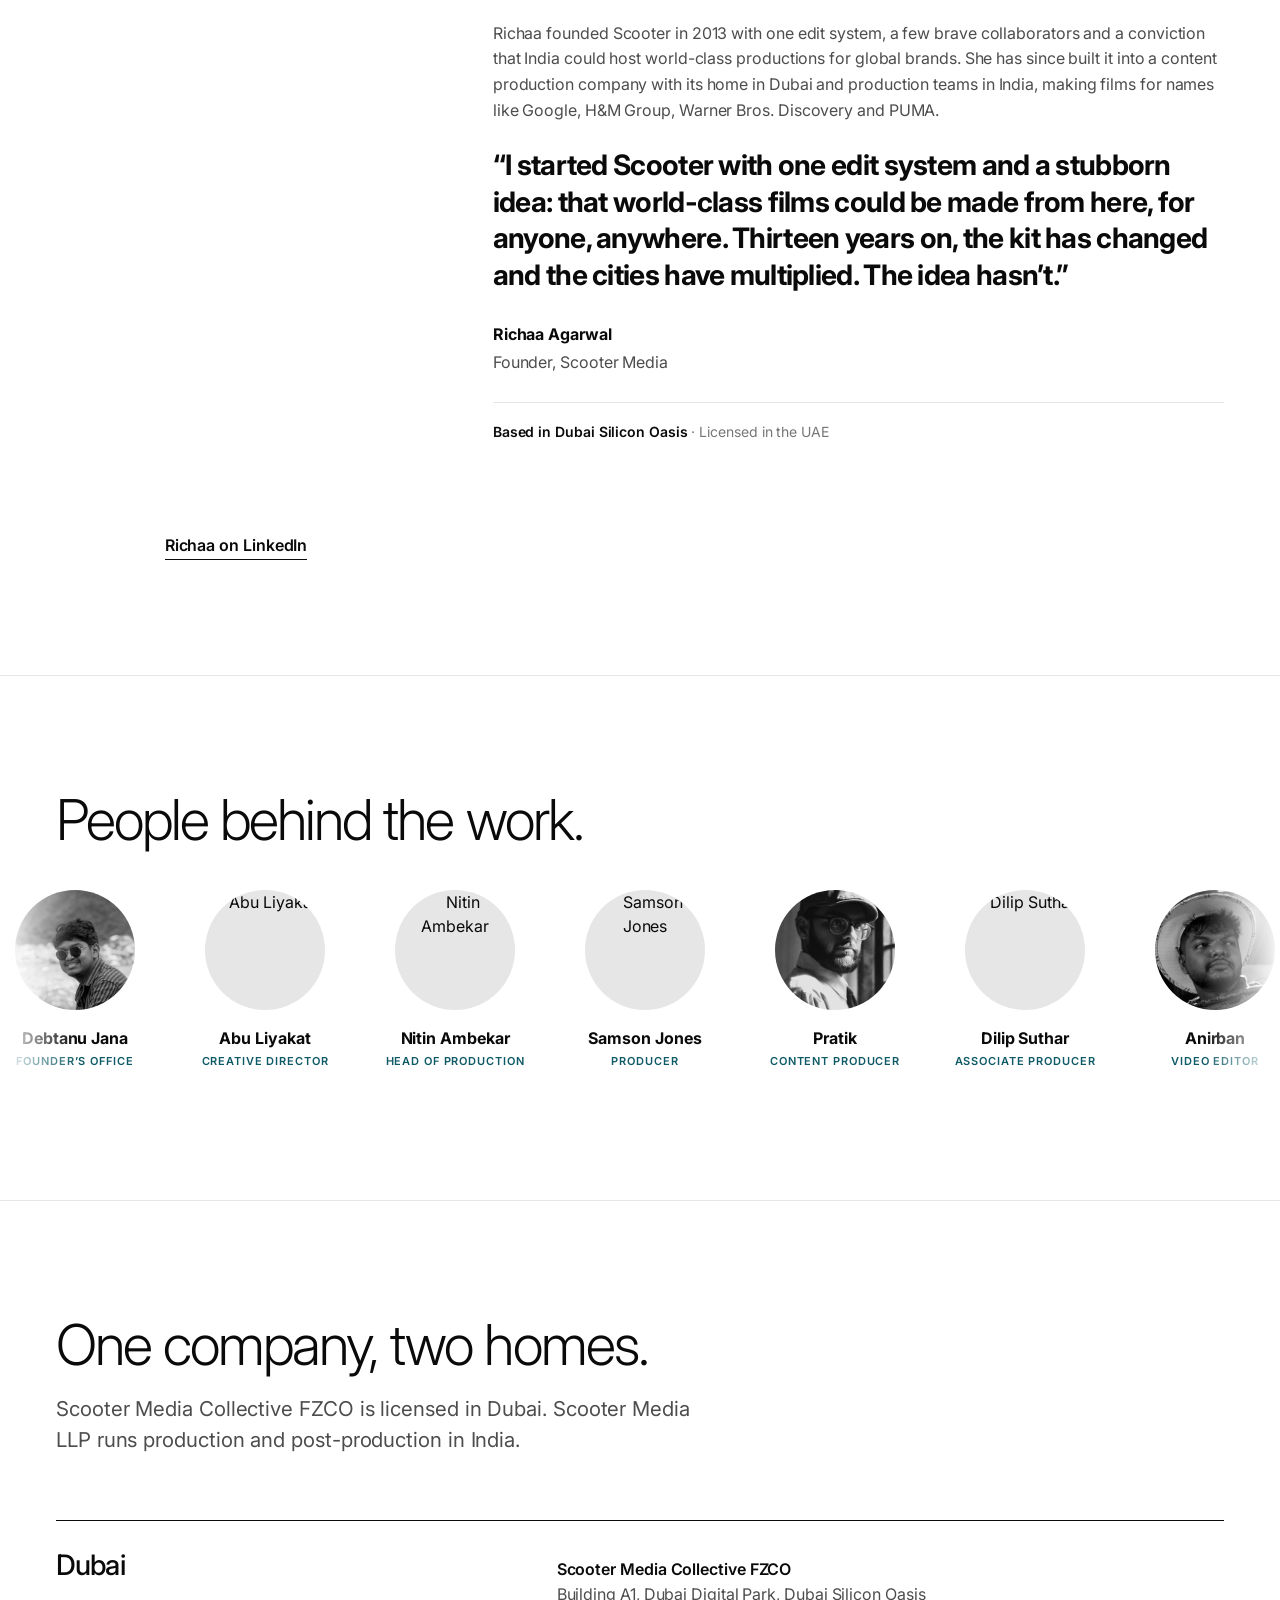
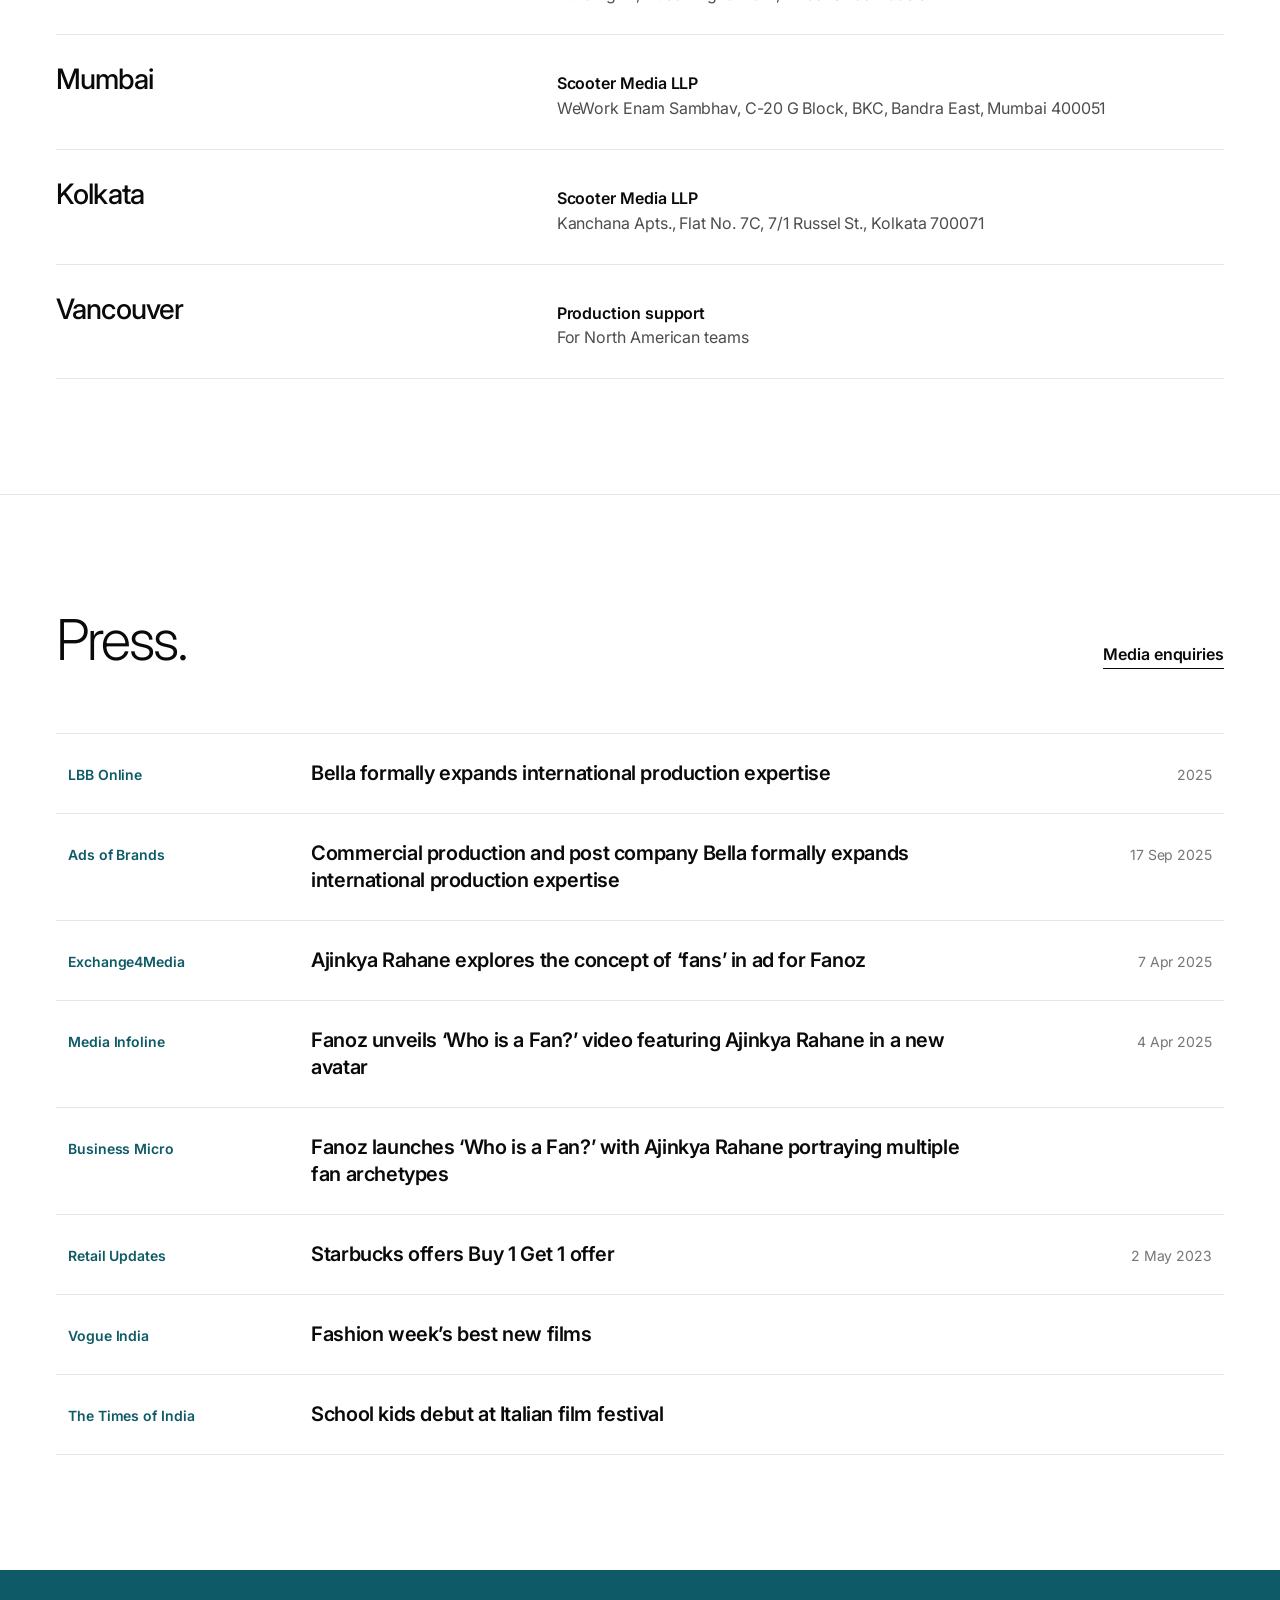
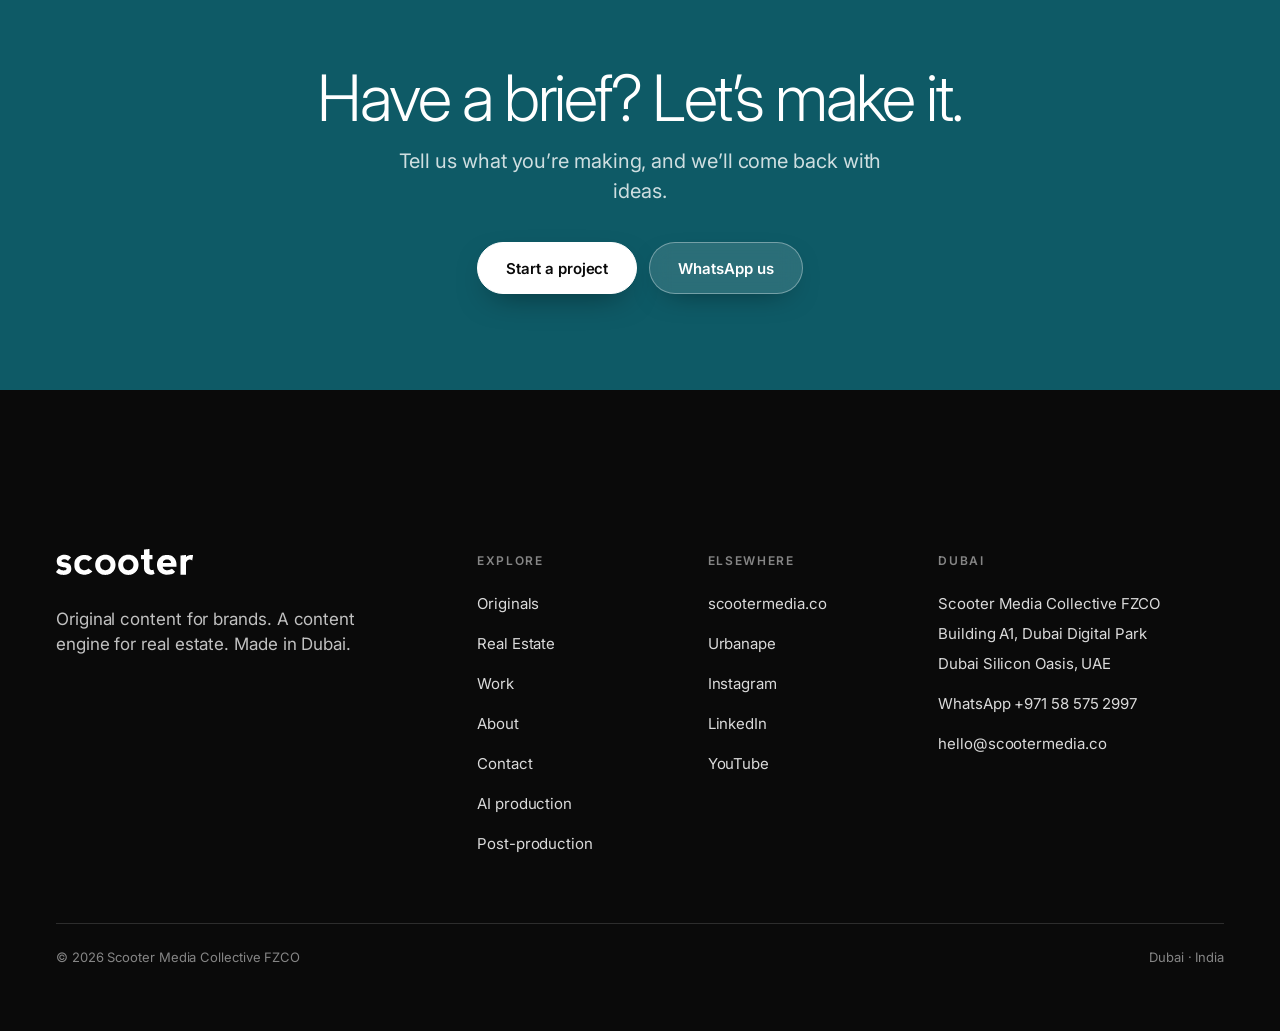
==== commit bdeff64c: "Write "thirteen" in words and say "global video production" sitewide Co-Authored-By: Claude Opus 5.5" ====
--- a/about/index.html
+++ b/about/index.html
@@ -4,7 +4,7 @@
 <meta charset="utf-8">
 <meta name="viewport" content="width=device-width, initial-scale=1">
 <title>About Scooter Media: Dubai Content Production Company</title>
-<meta name="description" content="Scooter Media is a Dubai-based content production company founded by Richaa Agarwal, with production teams in India and 13 years of work for Meta, Google, Boeing and Starbucks.">
+<meta name="description" content="Scooter Media is a Dubai-based content production company founded by Richaa Agarwal, with production teams in India and thirteen years of work for Meta, Google, Boeing and Starbucks.">
 <link rel="canonical" href="https://scootermedia.ae/about/">
 <link rel="alternate" hreflang="en-ae" href="https://scootermedia.ae/about/">
 <meta name="theme-color" content="#0A0A0A">
@@ -12,16 +12,16 @@
 <meta property="og:site_name" content="Scooter Media">
 <meta property="og:locale" content="en_AE">
 <meta property="og:title" content="About Scooter Media: Dubai Content Production Company">
-<meta property="og:description" content="Scooter Media is a Dubai-based content production company founded by Richaa Agarwal, with production teams in India and 13 years of work for Meta, Google, Boeing and Starbucks.">
+<meta property="og:description" content="Scooter Media is a Dubai-based content production company founded by Richaa Agarwal, with production teams in India and thirteen years of work for Meta, Google, Boeing and Starbucks.">
 <meta property="og:url" content="https://scootermedia.ae/about/">
-<meta property="og:image" content="https://scootermedia.ae/assets/img/og-image.png?v=20261125d">
+<meta property="og:image" content="https://scootermedia.ae/assets/img/og-image.png?v=20261126a">
 <meta name="twitter:card" content="summary_large_image">
 <link rel="icon" href="/assets/img/favicon.svg" type="image/svg+xml">
 <link rel="apple-touch-icon" href="/assets/img/apple-touch-icon.png">
 <link rel="preconnect" href="https://fonts.googleapis.com">
 <link rel="preconnect" href="https://fonts.gstatic.com" crossorigin>
 <link href="https://fonts.googleapis.com/css2?family=Inter:wght@400;500;600;700;800&display=swap" rel="stylesheet">
-<link rel="stylesheet" href="/assets/css/site.css?v=20261125d">
+<link rel="stylesheet" href="/assets/css/site.css?v=20261126a">
 <script type="application/ld+json">{"@context": "https://schema.org", "@type": "Organization", "@id": "https://scootermedia.ae/#org", "name": "Scooter Media", "legalName": "Scooter Media Collective FZCO", "url": "https://scootermedia.ae/", "logo": "https://scootermedia.ae/assets/img/scooter-logo.png", "foundingDate": "2013", "founder": {"@type": "Person", "name": "Richaa Agarwal"}, "email": "hello@scootermedia.co", "sameAs": ["https://www.linkedin.com/company/scootermediaco", "https://www.instagram.com/scootermediacompany", "https://www.youtube.com/@scootermediacompany", "https://scootermedia.co"], "description": "Dubai-based content production company that makes original content for brands and multilingual real estate video."}</script>
 <script type="application/ld+json">{"@context": "https://schema.org", "@type": "Person", "name": "Richaa Agarwal", "jobTitle": "Founder", "worksFor": {"@id": "https://scootermedia.ae/#org"}, "image": "https://static.wixstatic.com/media/2170fc_f17d24d2d0ee4e66aa6caf5194f4026e~mv2.jpeg/v1/crop/x_119,y_423,w_1297,h_1459/fill/w_546,h_614,al_c,q_80,usm_0.66_1.00_0.01,enc_avif,quality_auto/richaa%20in%20NYC-2%20(2).jpeg", "sameAs": ["https://www.linkedin.com/in/richaaagarwal/"]}</script>
 <script type="application/ld+json">{"@context": "https://schema.org", "@type": "BreadcrumbList", "itemListElement": [{"@type": "ListItem", "position": 1, "name": "Home", "item": "https://scootermedia.ae/"}, {"@type": "ListItem", "position": 2, "name": "About", "item": "https://scootermedia.ae/about/"}]}</script>
@@ -41,7 +41,7 @@
 <main id="main">
 <section class="wrap hero">
 <h1 class="h1 rv">Built frame by frame.</h1>
-<p class="lead rv">Scooter Media is a Dubai-based content production company (Scooter Media Collective FZCO, Dubai Silicon Oasis) that makes original content for brands and multilingual real estate video. Its team has 13 years of production experience for clients including Meta, Google, Boeing and Starbucks.</p>
+<p class="lead rv">Scooter Media is a Dubai-based content production company (Scooter Media Collective FZCO, Dubai Silicon Oasis) that makes original content for brands and multilingual real estate video. Its team has thirteen years of production experience for clients including Meta, Google, Boeing and Starbucks.</p>
 <dl class="stats rv" style="margin-top:64px"><div><dt>2013</dt><dd>Founded</dd></div><div><dt>4</dt><dd>Cities: Dubai, Mumbai, Kolkata, Vancouver</dd></div><div><dt><span class="countup" data-to="200">200</span>+</dt><dd>Brands we’ve made films for</dd></div></dl>
 </section>
 <section class="wrap onset rv" aria-label="Scooter on set">
@@ -90,6 +90,6 @@
 <div class="ftr-bottom"><span>© 2026 Scooter Media Collective FZCO</span><span>Dubai · India</span></div>
 </div>
 </footer>
-<script src="/assets/js/site.js?v=20261125d" defer></script>
+<script src="/assets/js/site.js?v=20261126a" defer></script>
 </body>
 </html>
--- a/assets/css/site.css
+++ b/assets/css/site.css
@@ -756,3 +756,5 @@
 .stills .still{display:block;overflow:hidden;cursor:pointer}
 .stills .still img{transition:transform .5s ease,opacity .3s ease}
 .stills .still:hover img{transform:scale(1.03);opacity:.9}
+/* "Thirteen" written as a word in the figures row */
+.figures dt.fig-word{font-size:clamp(30px,3.6vw,54px);letter-spacing:-.03em;height:clamp(48px,5.6vw,84px);display:flex;align-items:flex-end;justify-content:center}
